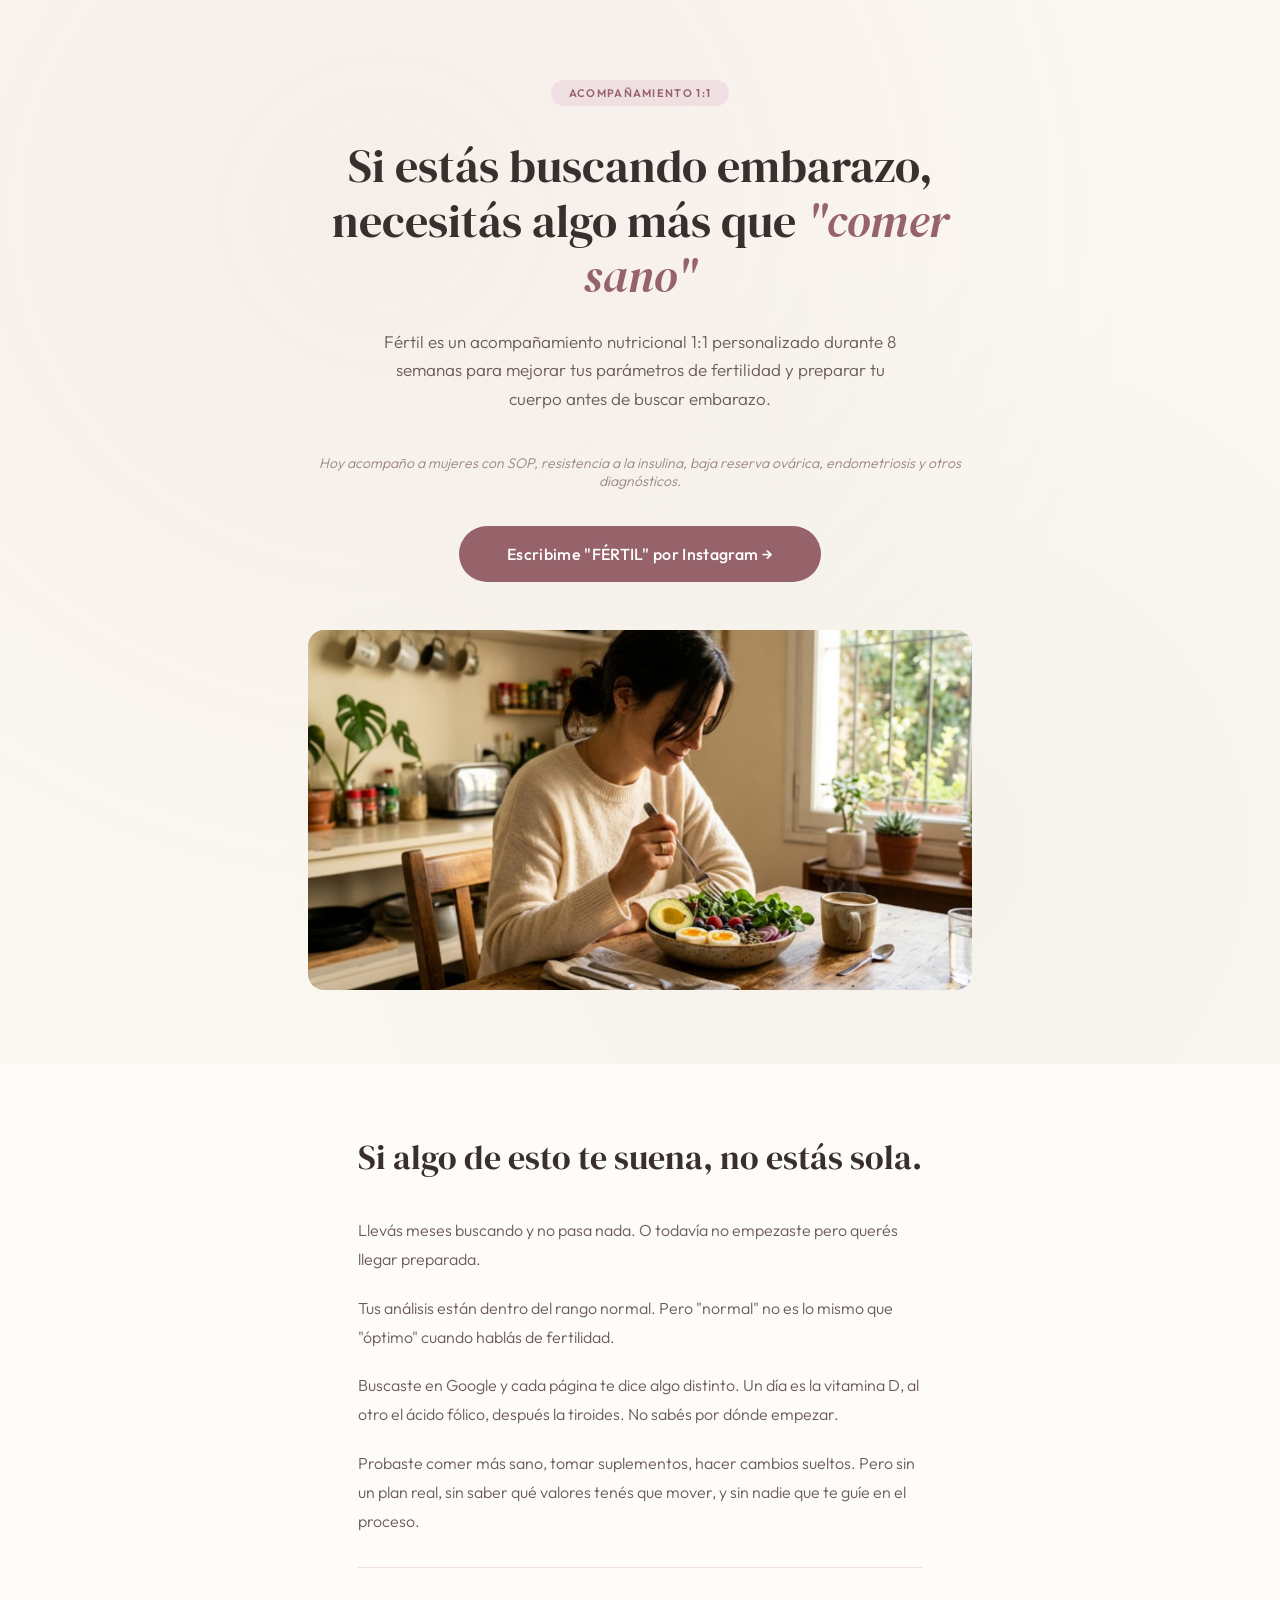
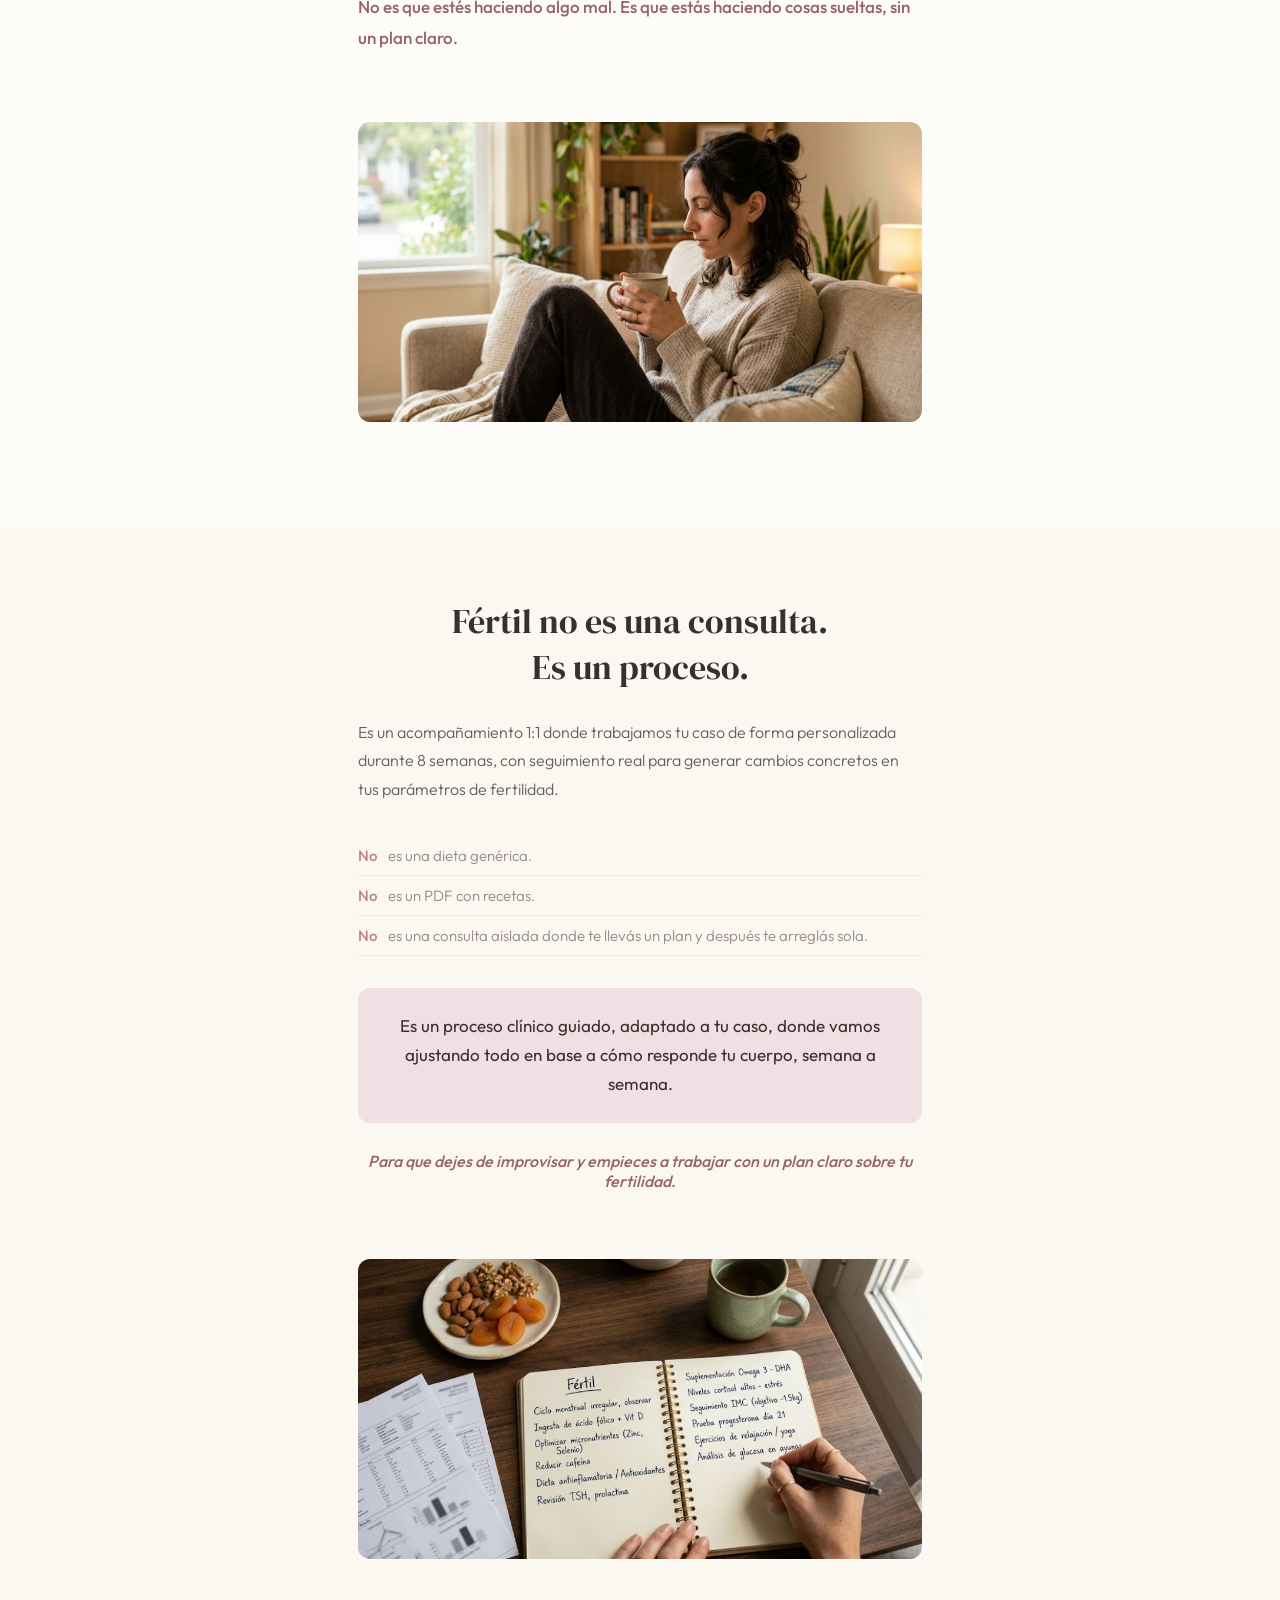
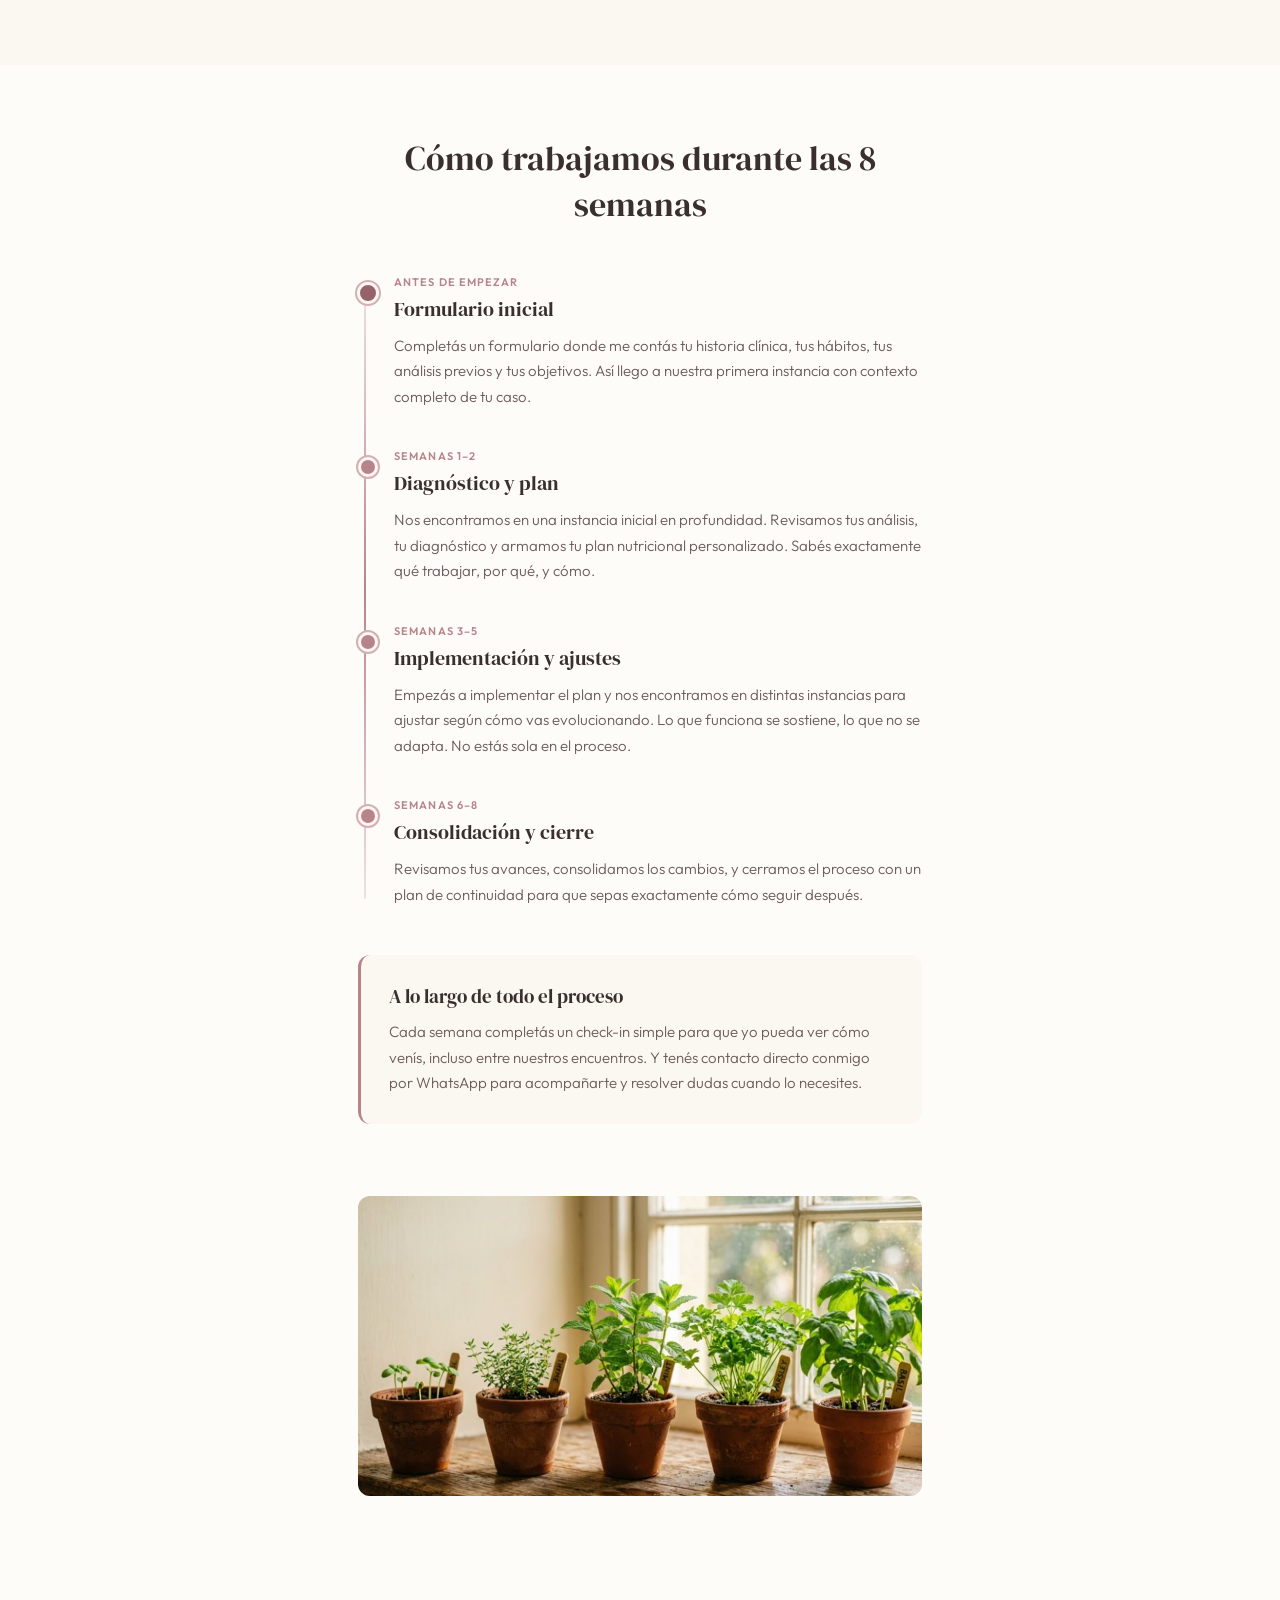
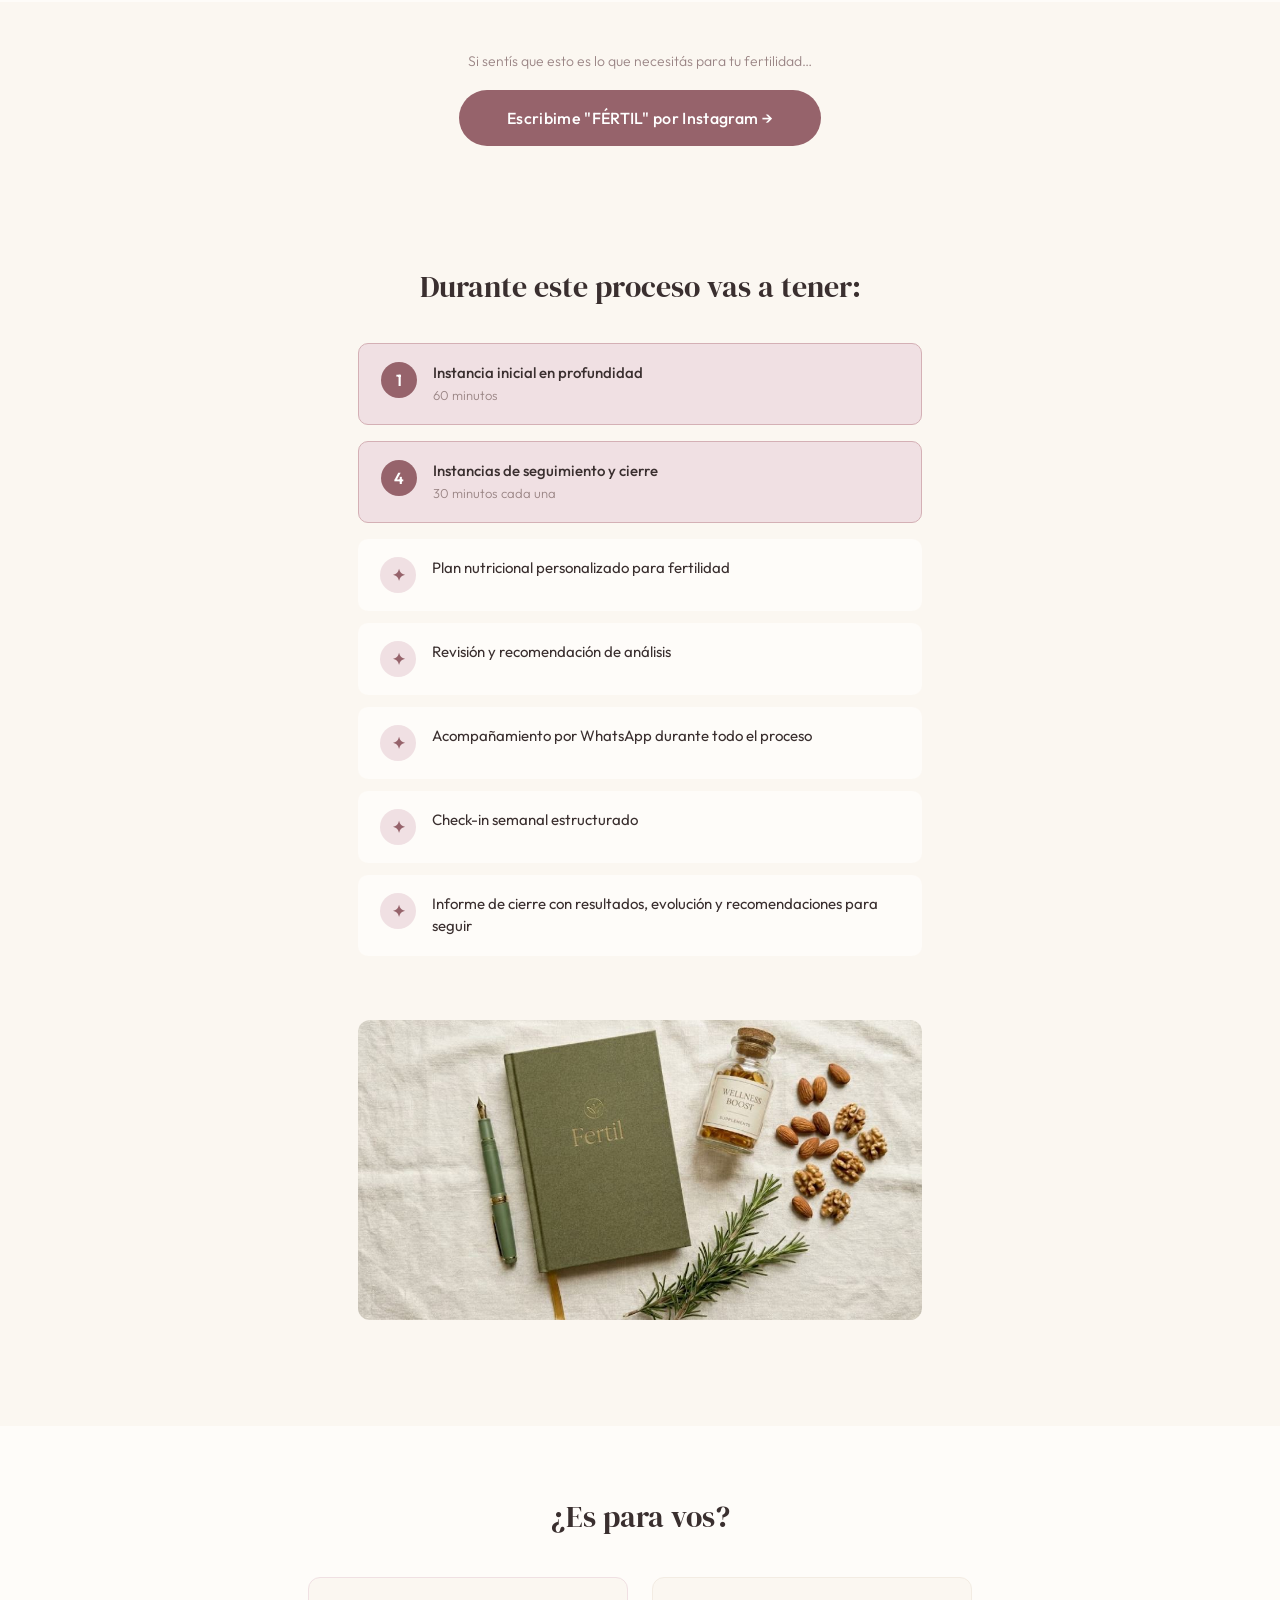
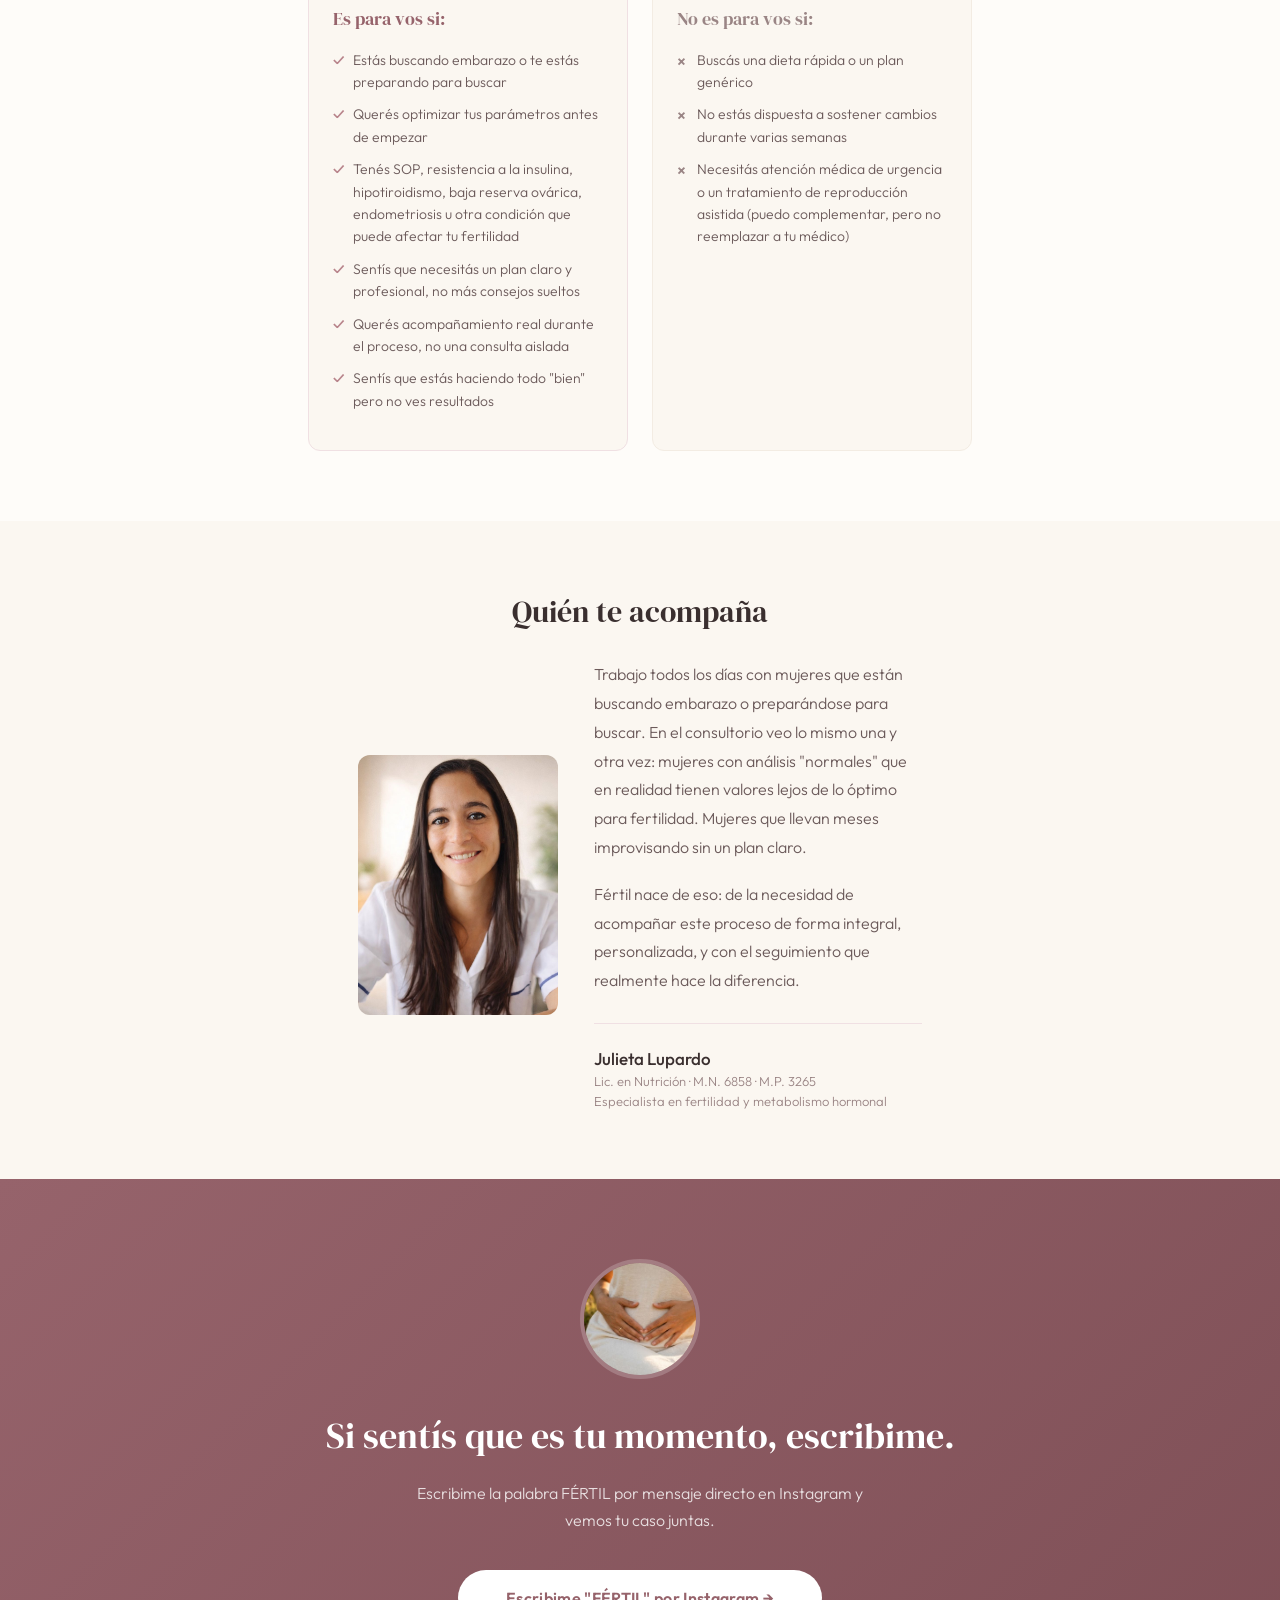
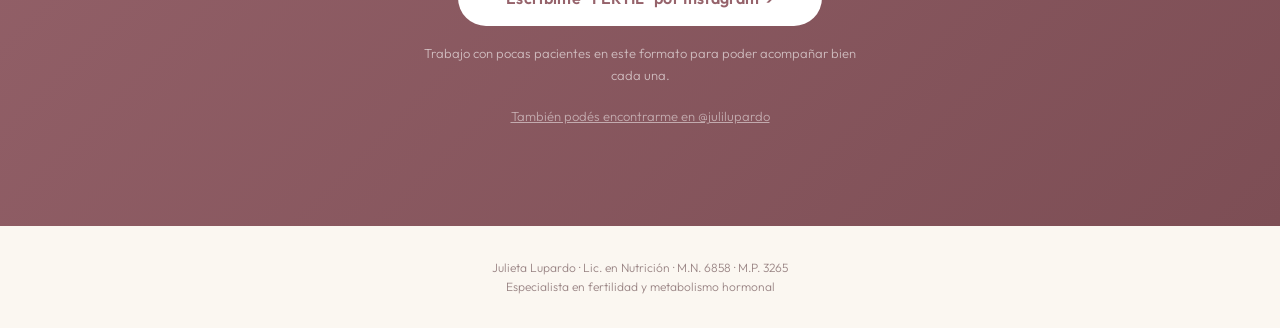
==== fertil.html @ 7b7dfd4a "Update fertil.html" ====
<!DOCTYPE html>
<html lang="es">
<head>
    <meta charset="UTF-8">
    <meta name="viewport" content="width=device-width, initial-scale=1.0">
    <title>Fértil 1:1 — Acompañamiento Nutricional para Fertilidad | Julieta Lupardo</title>
    <meta name="description" content="Acompañamiento nutricional 1:1 personalizado durante 8 semanas para mejorar tus parámetros de fertilidad. Lic. Julieta Lupardo.">
    <link rel="preconnect" href="https://fonts.googleapis.com">
    <link rel="preconnect" href="https://fonts.gstatic.com" crossorigin>
    <link href="https://fonts.googleapis.com/css2?family=DM+Serif+Display:ital@0;1&family=Outfit:wght@300;400;500;600&display=swap" rel="stylesheet">
    <style>
        :root {
            --rosa: #B8848B;
            --rosa-deep: #96636B;
            --rosa-light: #D4B0B5;
            --rosa-pale: #F0E0E3;
            --cream: #FBF7F1;
            --cream-dark: #F3ECE3;
            --warm-white: #FEFCF9;
            --text-dark: #3A2F2F;
            --text-mid: #6B5A5A;
            --text-light: #9A8585;
            --sage-accent: #8FA89A;
            --sage-light: #E8F0EB;
            --white: #FFFFFF;
        }

        * { margin: 0; padding: 0; box-sizing: border-box; }

        html { scroll-behavior: smooth; }

        body {
            font-family: 'Outfit', sans-serif;
            background: var(--cream);
            color: var(--text-dark);
            -webkit-font-smoothing: antialiased;
            -moz-osx-font-smoothing: grayscale;
            overflow-x: hidden;
        }

        .serif { font-family: 'DM Serif Display', serif; }

        /* ── Animations ── */
        .reveal {
            opacity: 0;
            transform: translateY(30px);
            transition: opacity 0.8s ease, transform 0.8s ease;
        }
        .reveal.visible {
            opacity: 1;
            transform: translateY(0);
        }

        /* ── Layout ── */
        .container {
            max-width: 720px;
            margin: 0 auto;
            padding: 0 28px;
        }

        .container--narrow {
            max-width: 620px;
            margin: 0 auto;
            padding: 0 28px;
        }

        /* ── CTA Button ── */
        .cta-btn {
            display: inline-block;
            background: var(--rosa-deep);
            color: var(--white);
            font-family: 'Outfit', sans-serif;
            font-size: 16px;
            font-weight: 500;
            letter-spacing: 0.02em;
            padding: 18px 48px;
            border-radius: 50px;
            text-decoration: none;
            transition: all 0.3s ease;
            border: none;
            cursor: pointer;
        }

        .cta-btn:hover {
            background: #7D4E55;
            transform: translateY(-3px);
            box-shadow: 0 12px 36px rgba(150,99,107,0.35);
        }

        /* ══════════════════════════════════════
           HERO
        ══════════════════════════════════════ */
        .hero {
            padding: 80px 0 70px;
            text-align: center;
            position: relative;
        }

        .hero::before {
            content: '';
            position: absolute;
            top: 0;
            left: 0;
            right: 0;
            height: 100%;
            background: radial-gradient(ellipse at 30% 20%, rgba(184,132,139,0.08) 0%, transparent 60%),
                        radial-gradient(ellipse at 70% 80%, rgba(143,168,154,0.06) 0%, transparent 50%);
            pointer-events: none;
        }

        .hero-badge {
            display: inline-block;
            font-size: 11px;
            font-weight: 600;
            letter-spacing: 0.12em;
            text-transform: uppercase;
            color: var(--rosa-deep);
            background: var(--rosa-pale);
            padding: 6px 18px;
            border-radius: 50px;
            margin-bottom: 32px;
        }

        .hero h1 {
            font-family: 'DM Serif Display', serif;
            font-size: clamp(32px, 5.5vw, 46px);
            line-height: 1.2;
            color: var(--text-dark);
            margin-bottom: 24px;
            font-weight: 400;
        }

        .hero h1 em {
            font-style: italic;
            color: var(--rosa-deep);
        }

        .hero-sub {
            font-size: 17px;
            line-height: 1.7;
            color: var(--text-mid);
            max-width: 540px;
            margin: 0 auto 40px;
            font-weight: 300;
        }

        /* ══════════════════════════════════════
           PROBLEM
        ══════════════════════════════════════ */
        .problem {
            padding: 70px 0;
            background: var(--warm-white);
        }

        .problem h2 {
            font-family: 'DM Serif Display', serif;
            font-size: clamp(26px, 4vw, 34px);
            color: var(--text-dark);
            margin-bottom: 36px;
            text-align: center;
            font-weight: 400;
        }

        .problem-text {
            font-size: 16px;
            line-height: 1.8;
            color: var(--text-mid);
            font-weight: 300;
        }

        .problem-text p {
            margin-bottom: 20px;
        }

        .problem-text p:last-child {
            color: var(--rosa-deep);
            font-weight: 500;
            font-size: 17px;
            margin-top: 32px;
            padding-top: 24px;
            border-top: 1px solid var(--rosa-pale);
        }

        /* ══════════════════════════════════════
           SOLUTION
        ══════════════════════════════════════ */
        .solution {
            padding: 70px 0;
            text-align: center;
        }

        .solution h2 {
            font-family: 'DM Serif Display', serif;
            font-size: clamp(26px, 4vw, 34px);
            color: var(--text-dark);
            margin-bottom: 28px;
            font-weight: 400;
        }

        .solution-body {
            font-size: 16px;
            line-height: 1.8;
            color: var(--text-mid);
            font-weight: 300;
            text-align: left;
            margin-bottom: 28px;
        }

        .solution-nots {
            display: flex;
            flex-direction: column;
            gap: 0;
            margin: 32px 0;
            text-align: left;
        }

        .solution-not {
            font-size: 15px;
            color: var(--text-light);
            padding: 10px 0;
            border-bottom: 1px solid rgba(184,132,139,0.12);
            font-weight: 300;
        }

        .solution-not span {
            color: var(--rosa);
            font-weight: 500;
            margin-right: 8px;
        }

        .solution-yes {
            font-size: 17px;
            color: var(--text-dark);
            font-weight: 400;
            line-height: 1.7;
            margin-top: 32px;
            padding: 24px 28px;
            background: var(--rosa-pale);
            border-radius: 12px;
        }

        .solution-close {
            font-size: 16px;
            color: var(--rosa-deep);
            font-weight: 500;
            margin-top: 28px;
            font-style: italic;
        }

        /* ══════════════════════════════════════
           PROCESS
        ══════════════════════════════════════ */
        .process {
            padding: 70px 0;
            background: var(--warm-white);
        }

        .process h2 {
            font-family: 'DM Serif Display', serif;
            font-size: clamp(26px, 4vw, 34px);
            color: var(--text-dark);
            margin-bottom: 48px;
            text-align: center;
            font-weight: 400;
        }

        .process-timeline {
            position: relative;
            padding-left: 36px;
        }

        .process-timeline::before {
            content: '';
            position: absolute;
            left: 6px;
            top: 8px;
            bottom: 8px;
            width: 2px;
            background: linear-gradient(to bottom, var(--rosa-pale), var(--rosa), var(--rosa-pale));
            border-radius: 2px;
        }

        .process-step {
            position: relative;
            margin-bottom: 40px;
        }

        .process-step:last-child {
            margin-bottom: 0;
        }

        .process-step::before {
            content: '';
            position: absolute;
            left: -36px;
            top: 8px;
            width: 14px;
            height: 14px;
            background: var(--rosa);
            border-radius: 50%;
            border: 3px solid var(--cream);
            box-shadow: 0 0 0 2px var(--rosa-light);
        }

        .process-step.step-start::before {
            background: var(--rosa-deep);
            width: 16px;
            height: 16px;
            left: -37px;
            top: 7px;
        }

        .process-label {
            font-size: 11px;
            font-weight: 600;
            letter-spacing: 0.1em;
            text-transform: uppercase;
            color: var(--rosa);
            margin-bottom: 6px;
        }

        .process-step h3 {
            font-family: 'DM Serif Display', serif;
            font-size: 20px;
            color: var(--text-dark);
            margin-bottom: 10px;
            font-weight: 400;
        }

        .process-step p {
            font-size: 15px;
            line-height: 1.7;
            color: var(--text-mid);
            font-weight: 300;
        }

        .process-ongoing {
            margin-top: 48px;
            padding: 28px;
            background: var(--cream);
            border-radius: 12px;
            border-left: 3px solid var(--rosa);
        }

        .process-ongoing h3 {
            font-family: 'DM Serif Display', serif;
            font-size: 19px;
            color: var(--text-dark);
            margin-bottom: 10px;
            font-weight: 400;
        }

        .process-ongoing p {
            font-size: 15px;
            line-height: 1.7;
            color: var(--text-mid);
            font-weight: 300;
        }

        /* ══════════════════════════════════════
           INCLUDES
        ══════════════════════════════════════ */
        .includes {
            padding: 70px 0;
        }

        .includes h2 {
            font-family: 'DM Serif Display', serif;
            font-size: clamp(24px, 4vw, 30px);
            color: var(--text-dark);
            margin-bottom: 36px;
            text-align: center;
            font-weight: 400;
        }

        .includes-grid {
            display: flex;
            flex-direction: column;
            gap: 12px;
        }

        .include-item {
            display: flex;
            align-items: flex-start;
            gap: 16px;
            padding: 18px 22px;
            background: var(--warm-white);
            border-radius: 10px;
            transition: transform 0.2s ease;
        }

        .include-item:hover {
            transform: translateX(4px);
        }

        .include-icon {
            flex-shrink: 0;
            width: 36px;
            height: 36px;
            background: var(--rosa-pale);
            border-radius: 50%;
            display: flex;
            align-items: center;
            justify-content: center;
            color: var(--rosa-deep);
            font-size: 16px;
            font-weight: 600;
        }

        .include-text {
            font-size: 15px;
            line-height: 1.5;
            color: var(--text-dark);
            font-weight: 400;
        }

        .include-item.highlight {
            background: var(--rosa-pale);
            border: 1px solid var(--rosa-light);
            margin-bottom: 4px;
        }

        .include-item.highlight:last-of-type {
            margin-bottom: 16px;
        }

        .include-item.highlight .include-icon {
            background: var(--rosa-deep);
            color: var(--white);
        }

        .include-item.highlight .include-text {
            font-weight: 500;
        }

        .include-text small {
            display: block;
            font-size: 13px;
            color: var(--text-light);
            font-weight: 300;
            margin-top: 2px;
        }

        /* ══════════════════════════════════════
           FOR WHO
        ══════════════════════════════════════ */
        .for-who {
            padding: 70px 0;
            background: var(--warm-white);
        }

        .for-who h2 {
            font-family: 'DM Serif Display', serif;
            font-size: clamp(24px, 4vw, 30px);
            color: var(--text-dark);
            margin-bottom: 40px;
            text-align: center;
            font-weight: 400;
        }

        .for-columns {
            display: grid;
            grid-template-columns: 1fr 1fr;
            gap: 24px;
        }

        @media (max-width: 600px) {
            .for-columns {
                grid-template-columns: 1fr;
            }
        }

        .for-col {
            padding: 28px 24px;
            border-radius: 12px;
        }

        .for-col--yes {
            background: var(--cream);
            border: 1px solid var(--rosa-pale);
        }

        .for-col--no {
            background: var(--cream);
            border: 1px solid var(--cream-dark);
        }

        .for-col h3 {
            font-family: 'DM Serif Display', serif;
            font-size: 18px;
            margin-bottom: 18px;
            font-weight: 400;
        }

        .for-col--yes h3 { color: var(--rosa-deep); }
        .for-col--no h3 { color: var(--text-light); }

        .for-col li {
            font-size: 14px;
            line-height: 1.6;
            color: var(--text-mid);
            font-weight: 300;
            margin-bottom: 10px;
            list-style: none;
            padding-left: 20px;
            position: relative;
        }

        .for-col--yes li::before {
            content: '✓';
            position: absolute;
            left: 0;
            color: var(--rosa);
            font-weight: 600;
        }

        .for-col--no li::before {
            content: '×';
            position: absolute;
            left: 0;
            color: var(--text-light);
            font-weight: 600;
            font-size: 16px;
        }

        /* ══════════════════════════════════════
           ABOUT
        ══════════════════════════════════════ */
        .about {
            padding: 70px 0;
        }

        .about h2 {
            font-family: 'DM Serif Display', serif;
            font-size: clamp(24px, 4vw, 30px);
            color: var(--text-dark);
            margin-bottom: 28px;
            text-align: center;
            font-weight: 400;
        }

        .about-content {
            font-size: 16px;
            line-height: 1.8;
            color: var(--text-mid);
            font-weight: 300;
            text-align: center;
            max-width: 560px;
            margin: 0 auto;
        }

        .about-content p {
            margin-bottom: 18px;
        }

        .about-credentials {
            text-align: center;
            margin-top: 28px;
            padding-top: 24px;
            border-top: 1px solid var(--rosa-pale);
        }

        .about-credentials strong {
            font-size: 17px;
            color: var(--text-dark);
            font-weight: 500;
        }

        .about-credentials span {
            display: block;
            font-size: 13px;
            color: var(--text-light);
            font-weight: 300;
            margin-top: 4px;
        }

        /* ══════════════════════════════════════
           FINAL CTA
        ══════════════════════════════════════ */
        .final-cta {
            padding: 80px 0;
            background: linear-gradient(135deg, var(--rosa-deep) 0%, #7D4E55 100%);
            text-align: center;
        }

        .final-cta h2 {
            font-family: 'DM Serif Display', serif;
            font-size: clamp(26px, 4.5vw, 36px);
            color: var(--white);
            margin-bottom: 20px;
            font-weight: 400;
        }

        .final-cta p {
            font-size: 16px;
            line-height: 1.7;
            color: rgba(255,255,255,0.8);
            font-weight: 300;
            max-width: 460px;
            margin: 0 auto 16px;
        }

        .final-cta .cta-btn {
            background: var(--white);
            color: var(--rosa-deep);
            font-weight: 600;
            margin-top: 20px;
        }

        .final-cta .cta-btn:hover {
            background: var(--cream);
            box-shadow: 0 8px 30px rgba(0,0,0,0.2);
        }

        .final-cta .scarcity {
            font-size: 13px;
            color: rgba(255,255,255,0.6);
            font-weight: 300;
            margin-top: 16px;
        }

        /* ══════════════════════════════════════
           FOOTER
        ══════════════════════════════════════ */
        footer {
            padding: 32px 0;
            text-align: center;
            background: var(--cream);
        }

        footer p {
            font-size: 12px;
            color: var(--text-light);
            font-weight: 300;
            line-height: 1.6;
        }

        /* ── Divider ── */
        .section-divider {
            width: 50px;
            height: 2px;
            background: var(--rosa-pale);
            margin: 0 auto 40px;
            border-radius: 2px;
        }

        /* ── Mid CTA ── */
        .mid-cta {
            text-align: center;
            padding: 50px 0;
        }

        .mid-cta p {
            font-size: 14px;
            color: var(--text-light);
            margin-bottom: 20px;
            font-weight: 300;
        }

        /* ── Responsive ── */
        @media (max-width: 480px) {
            .hero { padding: 60px 0 50px; }
            .hero-badge { font-size: 10px; }
            section { padding: 50px 0; }
            .process-timeline { padding-left: 30px; }
            .include-item { padding: 14px 16px; }
            .hero-img { height: 260px !important; }
            .section-img { height: 240px !important; }
            .about-layout { flex-direction: column !important; }
            .about-photo { width: 100% !important; height: 280px !important; }
        }

        /* ── Section Images ── */
        .hero-img {
            width: 100%;
            height: 360px;
            object-fit: cover;
            border-radius: 16px;
            margin-top: 48px;
        }

        .section-img {
            width: 100%;
            height: 300px;
            object-fit: cover;
            border-radius: 12px;
            margin: 32px 0;
        }

        .section-img--rounded {
            border-radius: 50% 50% 12px 12px;
        }

        .img-placeholder {
            width: 100%;
            display: flex;
            align-items: center;
            justify-content: center;
            background: linear-gradient(135deg, var(--rosa-pale) 0%, var(--cream-dark) 100%);
            color: var(--text-light);
            font-size: 13px;
            font-weight: 300;
            letter-spacing: 0.03em;
            border: 2px dashed var(--rosa-light);
        }

        .about-layout {
            display: flex;
            gap: 36px;
            align-items: center;
        }

        .about-photo {
            flex-shrink: 0;
            width: 200px;
            height: 260px;
            object-fit: cover;
            object-position: center 20%;
            border-radius: 12px;
        }

        .final-cta-img {
            width: 120px;
            height: 120px;
            object-fit: cover;
            border-radius: 50%;
            margin: 0 auto 28px;
            border: 4px solid rgba(255,255,255,0.2);
        }
    </style>
</head>
<body>

<!-- ══════════ HERO ══════════ -->
<section class="hero">
    <div class="container" style="position:relative;">
        <div class="reveal">
            <span class="hero-badge">Acompañamiento 1:1</span>
        </div>
        <h1 class="reveal">
            Si estás buscando embarazo, necesitás algo más que <em>"comer sano"</em>
        </h1>
        <p class="hero-sub reveal">
            Fértil es un acompañamiento nutricional 1:1 personalizado durante 8 semanas para mejorar tus parámetros de fertilidad y preparar tu cuerpo antes de buscar embarazo.
        </p>
        <p class="reveal" style="font-size:14px; color:var(--text-light); font-weight:300; margin-bottom:36px; font-style:italic;">
            Hoy acompaño a mujeres con SOP, resistencia a la insulina, baja reserva ovárica, endometriosis y otros diagnósticos.
        </p>
        <div class="reveal">
            <a href="https://ig.me/m/julilupardo" class="cta-btn">Escribime "FÉRTIL" por Instagram →</a>
        </div>
        <!-- FOTO 1: Hero -->
        <div class="reveal">
            <img src="[data-uri]" alt="Preparación nutricional para fertilidad" class="hero-img">
        </div>
    </div>
</section>

<!-- ══════════ PROBLEM ══════════ -->
<section class="problem">
    <div class="container--narrow">
        <h2 class="reveal">Si algo de esto te suena, no estás sola.</h2>
        <div class="problem-text reveal">
            <p>Llevás meses buscando y no pasa nada. O todavía no empezaste pero querés llegar preparada.</p>
            <p>Tus análisis están dentro del rango normal. Pero "normal" no es lo mismo que "óptimo" cuando hablás de fertilidad.</p>
            <p>Buscaste en Google y cada página te dice algo distinto. Un día es la vitamina D, al otro el ácido fólico, después la tiroides. No sabés por dónde empezar.</p>
            <p>Probaste comer más sano, tomar suplementos, hacer cambios sueltos. Pero sin un plan real, sin saber qué valores tenés que mover, y sin nadie que te guíe en el proceso.</p>
            <p>No es que estés haciendo algo mal. Es que estás haciendo cosas sueltas, sin un plan claro.</p>
        </div>
        <!-- FOTO 2: Problema -->
        <div class="reveal" style="margin-top:36px;">
            <img src="[data-uri]" alt="Buscando respuestas sobre fertilidad" class="section-img">
        </div>
    </div>
</section>

<!-- ══════════ SOLUTION ══════════ -->
<section class="solution">
    <div class="container--narrow">
        <h2 class="reveal">Fértil no es una consulta. <br>Es un proceso.</h2>
        <div class="reveal">
            <p class="solution-body">
                Es un acompañamiento 1:1 donde trabajamos tu caso de forma personalizada durante 8 semanas, con seguimiento real para generar cambios concretos en tus parámetros de fertilidad.
            </p>
            <div class="solution-nots">
                <div class="solution-not"><span>No</span> es una dieta genérica.</div>
                <div class="solution-not"><span>No</span> es un PDF con recetas.</div>
                <div class="solution-not"><span>No</span> es una consulta aislada donde te llevás un plan y después te arreglás sola.</div>
            </div>
            <div class="solution-yes">
                Es un proceso clínico guiado, adaptado a tu caso, donde vamos ajustando todo en base a cómo responde tu cuerpo, semana a semana.
            </div>
            <p class="solution-close">
                Para que dejes de improvisar y empieces a trabajar con un plan claro sobre tu fertilidad.
            </p>
            <!-- FOTO 3: Escritorio -->
            <div style="margin-top:36px;">
                <img src="[data-uri]" alt="Plan nutricional personalizado" class="section-img">
            </div>
        </div>
    </div>
</section>

<!-- ══════════ PROCESS ══════════ -->
<section class="process">
    <div class="container--narrow">
        <h2 class="reveal">Cómo trabajamos durante las 8 semanas</h2>
        <div class="process-timeline reveal">
            <div class="process-step step-start">
                <div class="process-label">Antes de empezar</div>
                <h3>Formulario inicial</h3>
                <p>Completás un formulario donde me contás tu historia clínica, tus hábitos, tus análisis previos y tus objetivos. Así llego a nuestra primera instancia con contexto completo de tu caso.</p>
            </div>
            <div class="process-step">
                <div class="process-label">Semanas 1–2</div>
                <h3>Diagnóstico y plan</h3>
                <p>Nos encontramos en una instancia inicial en profundidad. Revisamos tus análisis, tu diagnóstico y armamos tu plan nutricional personalizado. Sabés exactamente qué trabajar, por qué, y cómo.</p>
            </div>
            <div class="process-step">
                <div class="process-label">Semanas 3–5</div>
                <h3>Implementación y ajustes</h3>
                <p>Empezás a implementar el plan y nos encontramos en distintas instancias para ajustar según cómo vas evolucionando. Lo que funciona se sostiene, lo que no se adapta. No estás sola en el proceso.</p>
            </div>
            <div class="process-step">
                <div class="process-label">Semanas 6–8</div>
                <h3>Consolidación y cierre</h3>
                <p>Revisamos tus avances, consolidamos los cambios, y cerramos el proceso con un plan de continuidad para que sepas exactamente cómo seguir después.</p>
            </div>
        </div>

        <div class="process-ongoing reveal">
            <h3>A lo largo de todo el proceso</h3>
            <p>Cada semana completás un check-in simple para que yo pueda ver cómo venís, incluso entre nuestros encuentros. Y tenés contacto directo conmigo por WhatsApp para acompañarte y resolver dudas cuando lo necesites.</p>
        </div>
        <!-- FOTO 4: Plantas -->
        <div class="reveal" style="margin-top:40px;">
            <img src="[data-uri]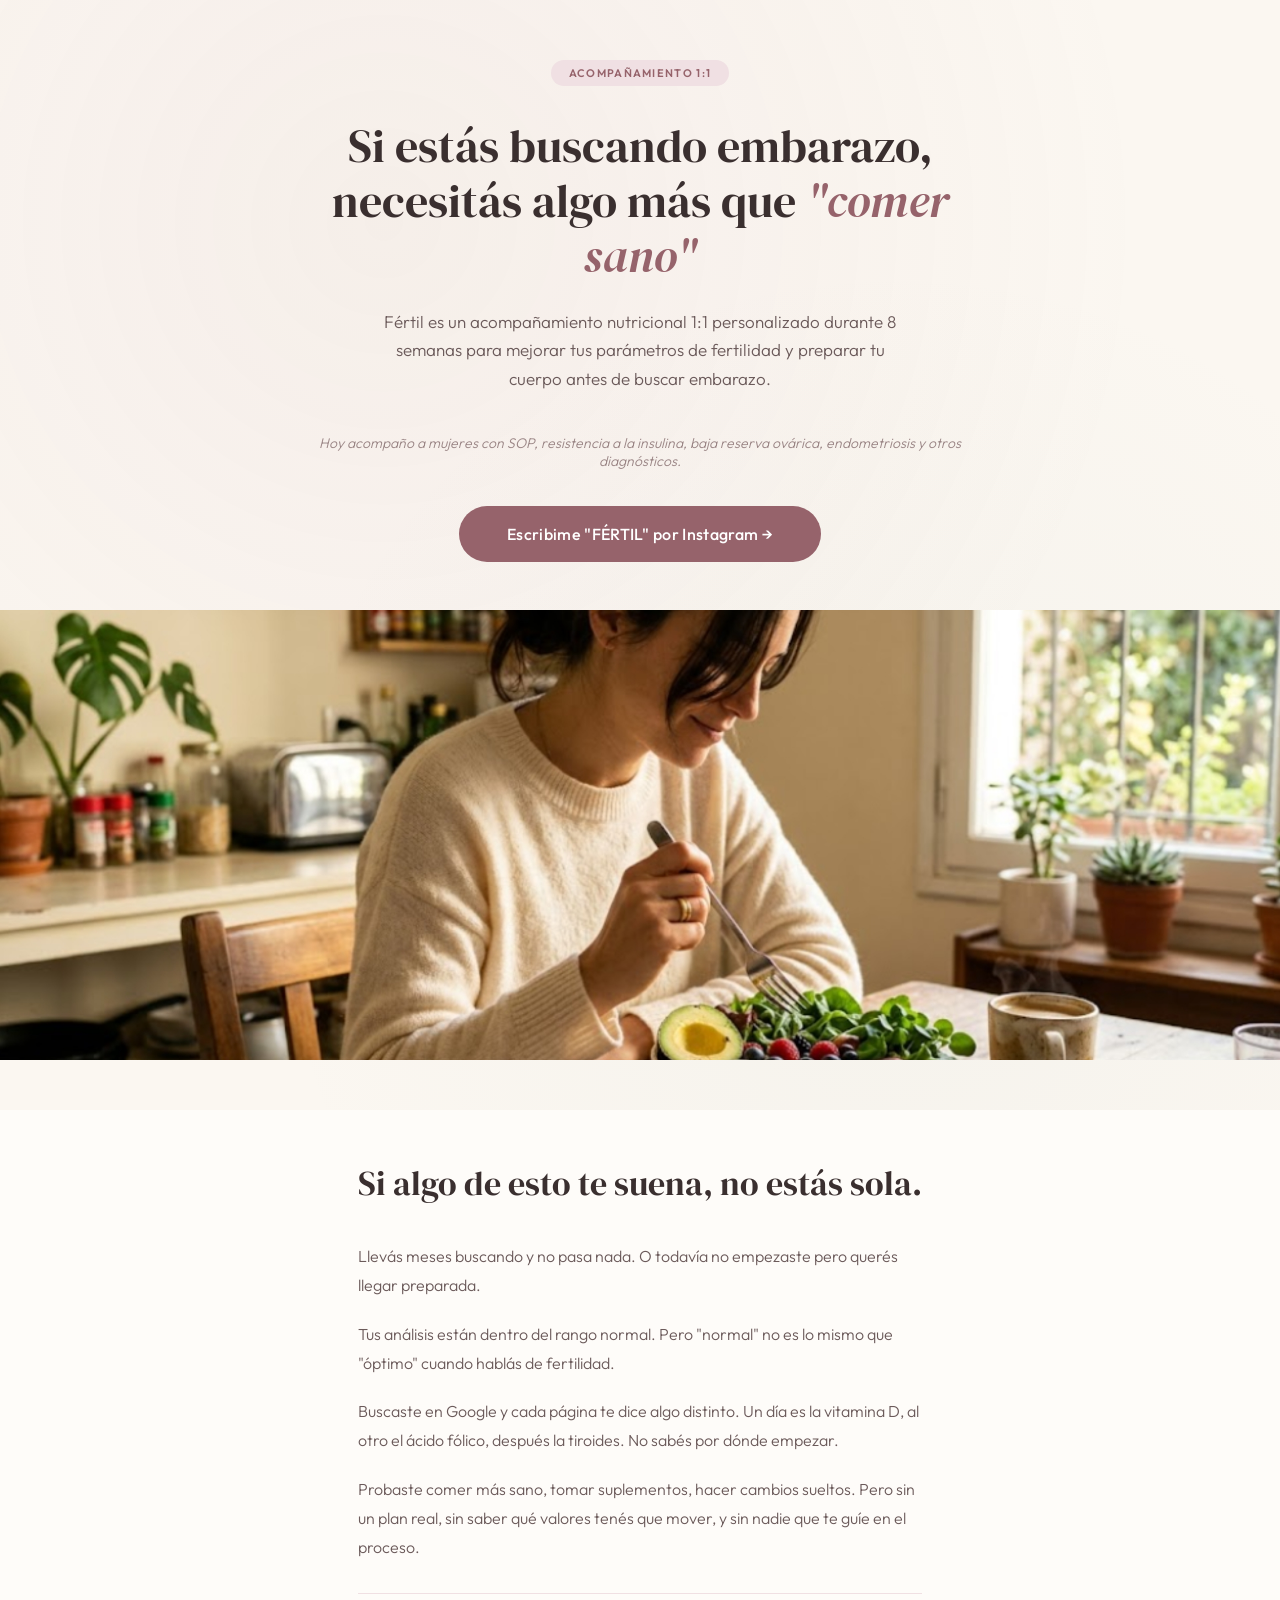
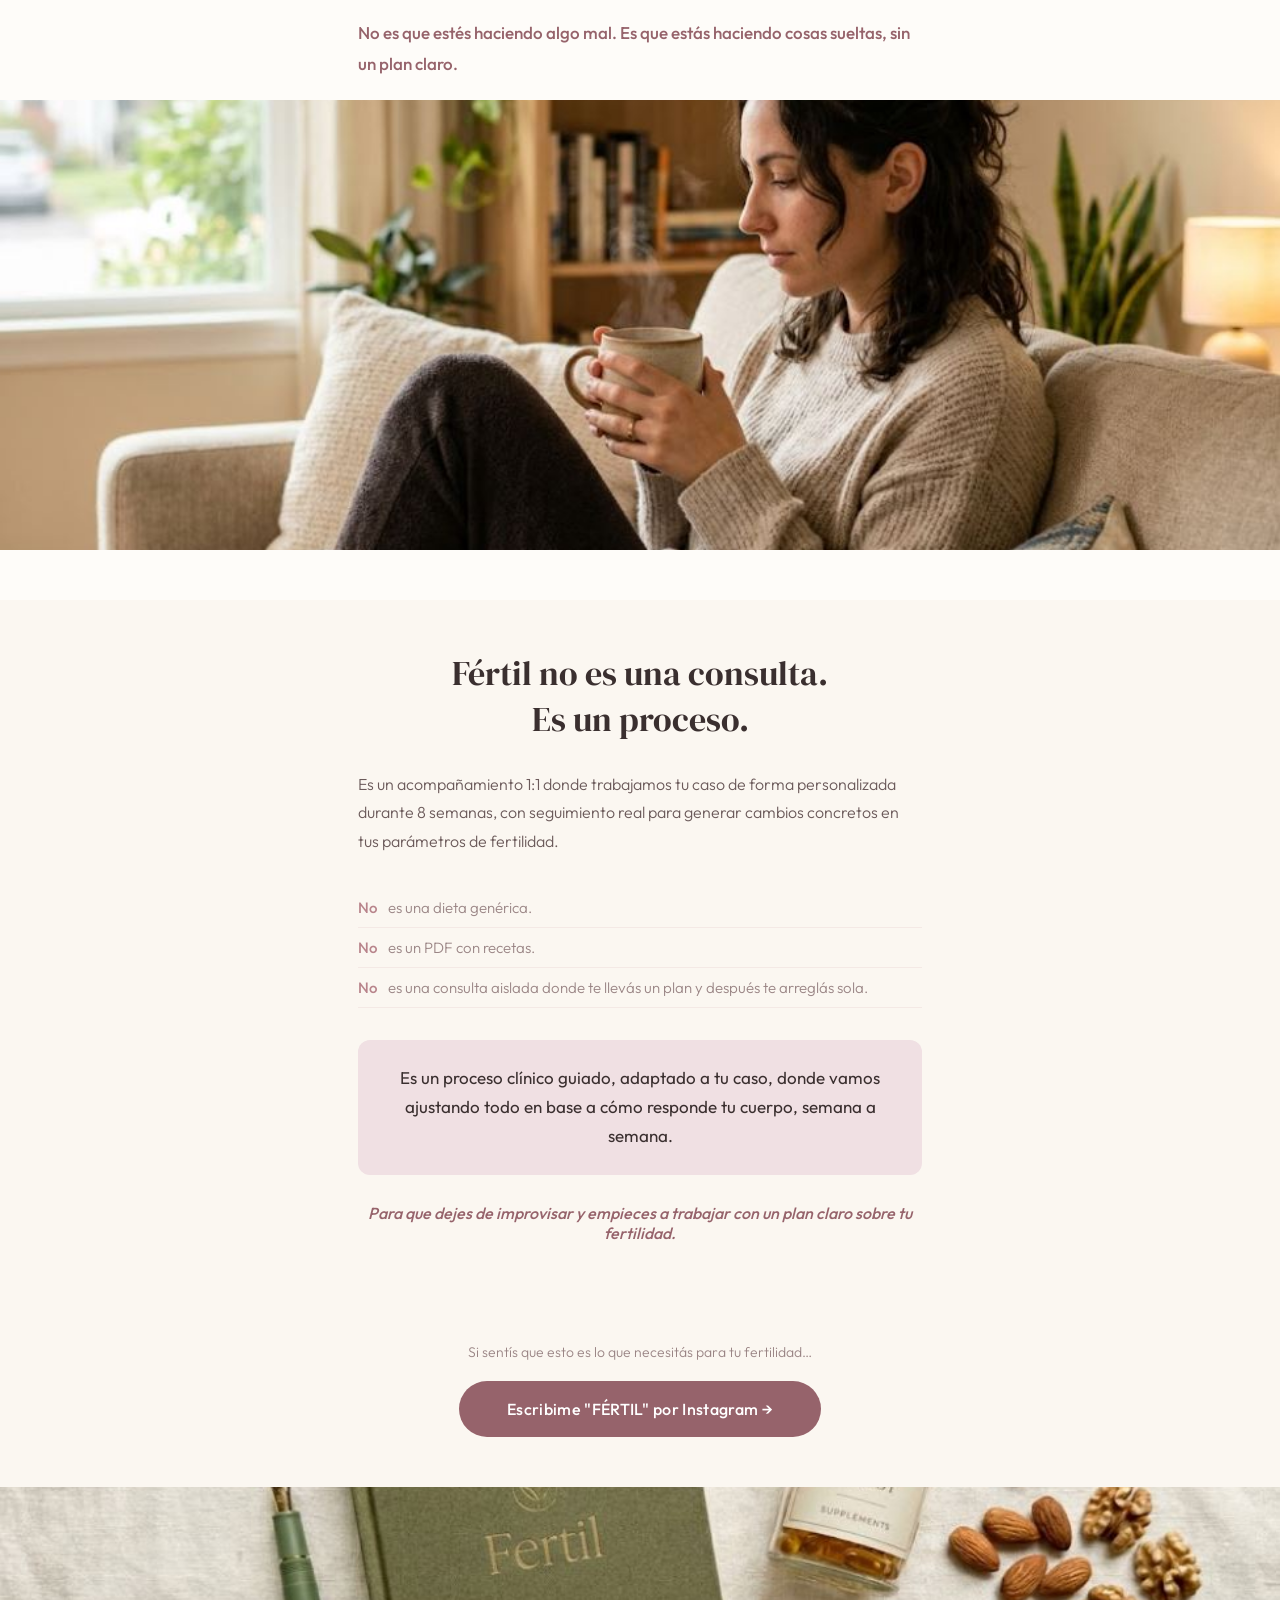
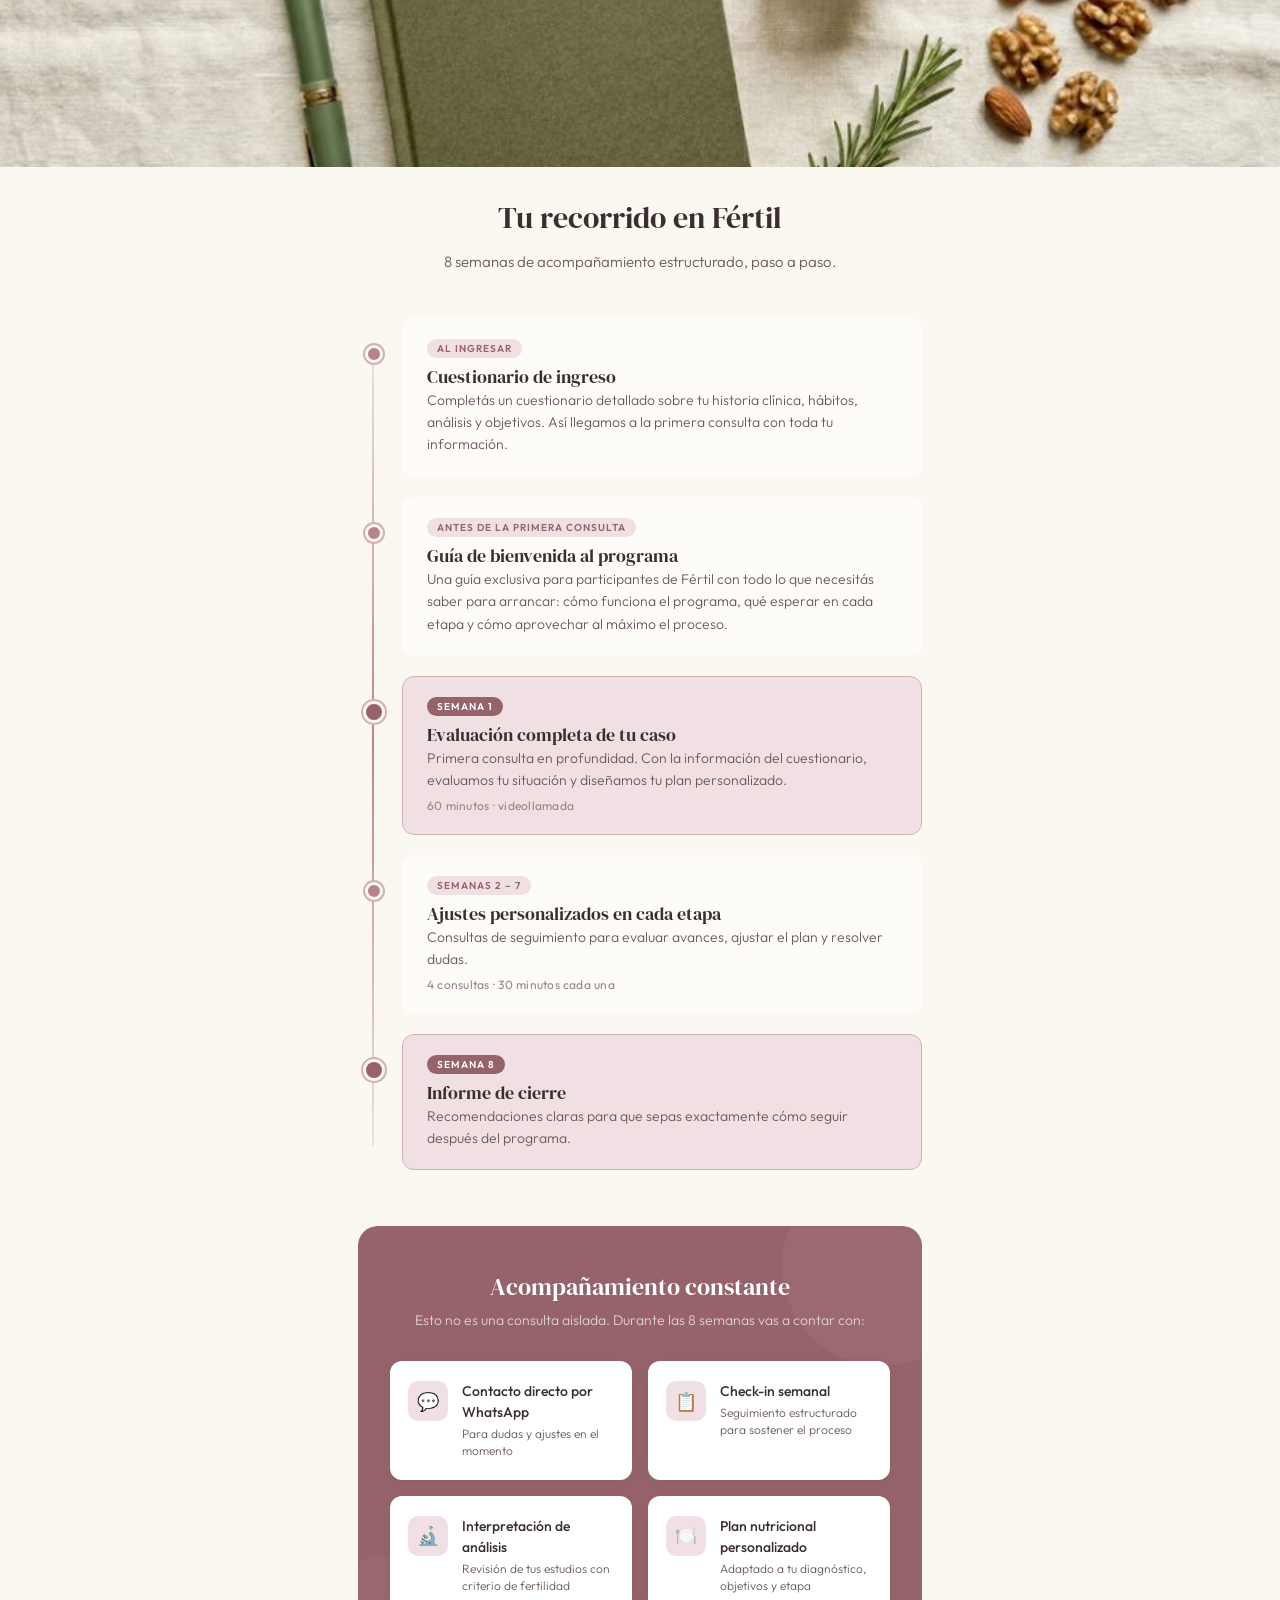
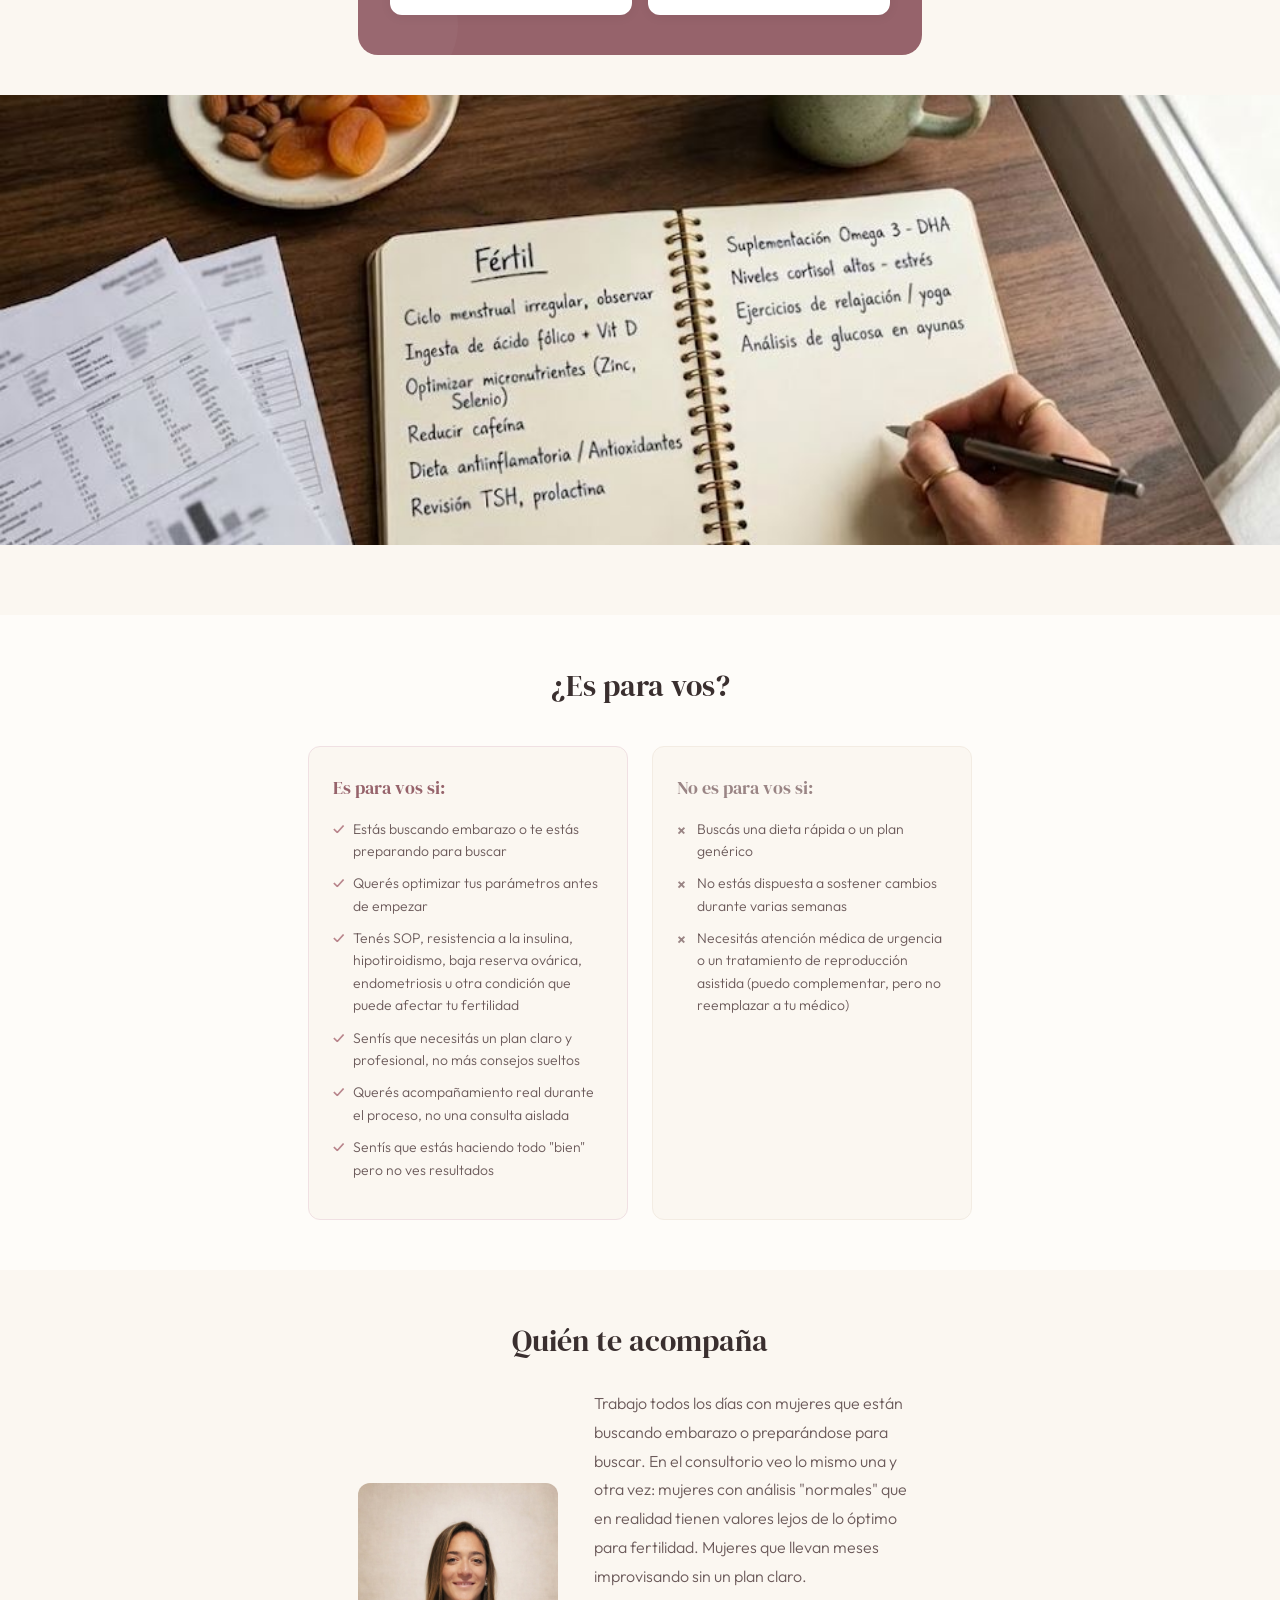
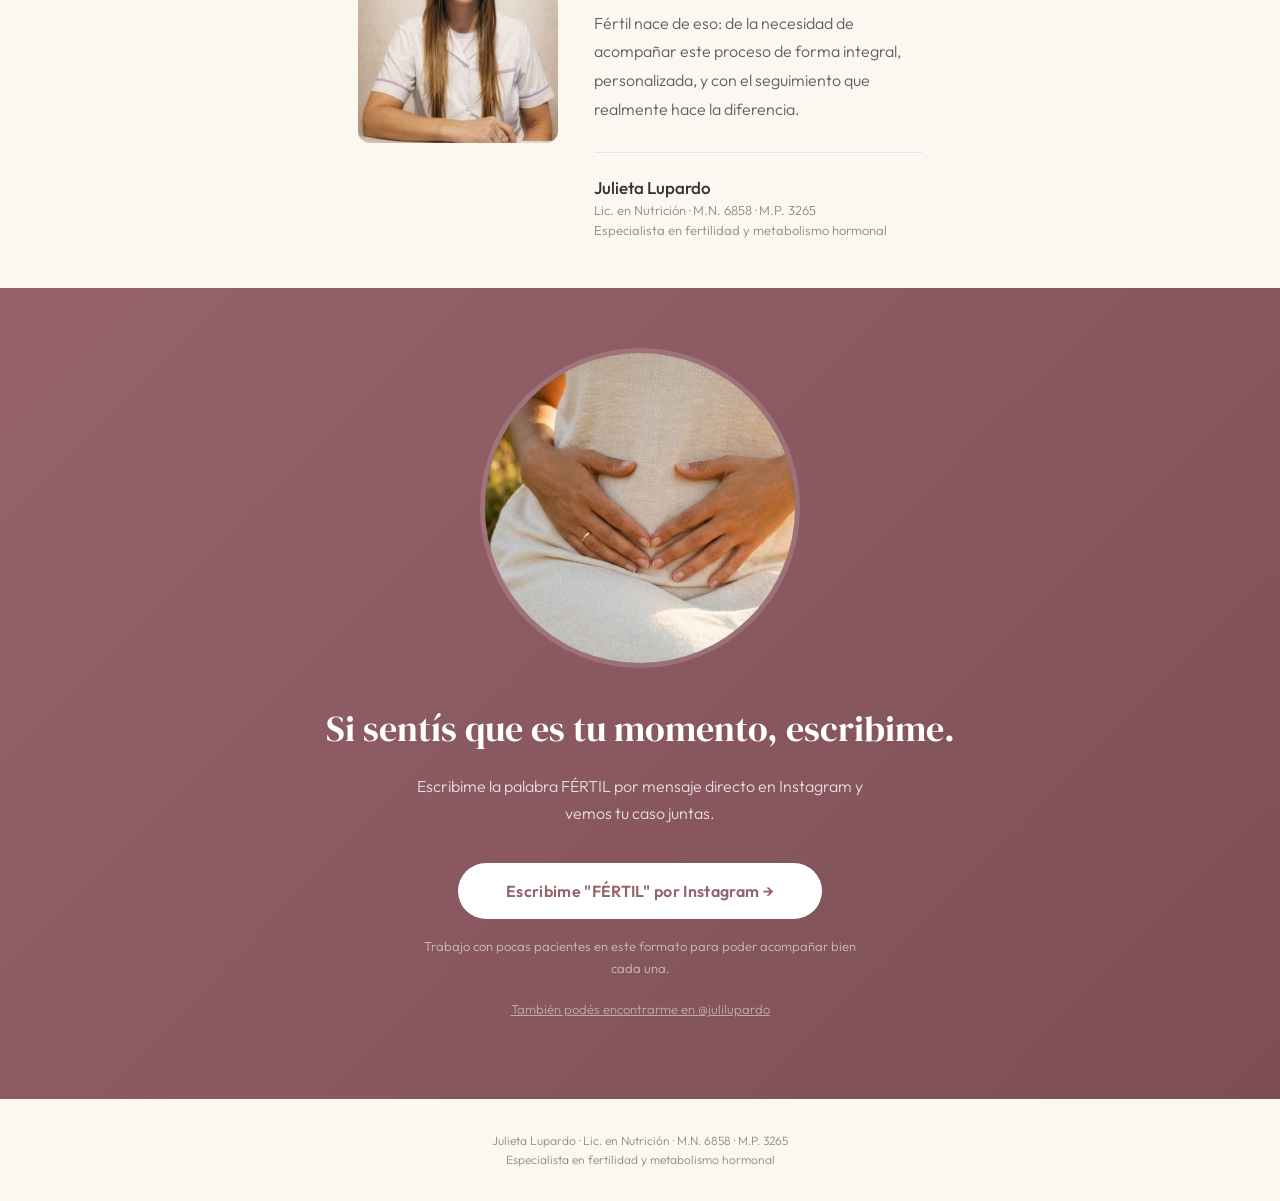
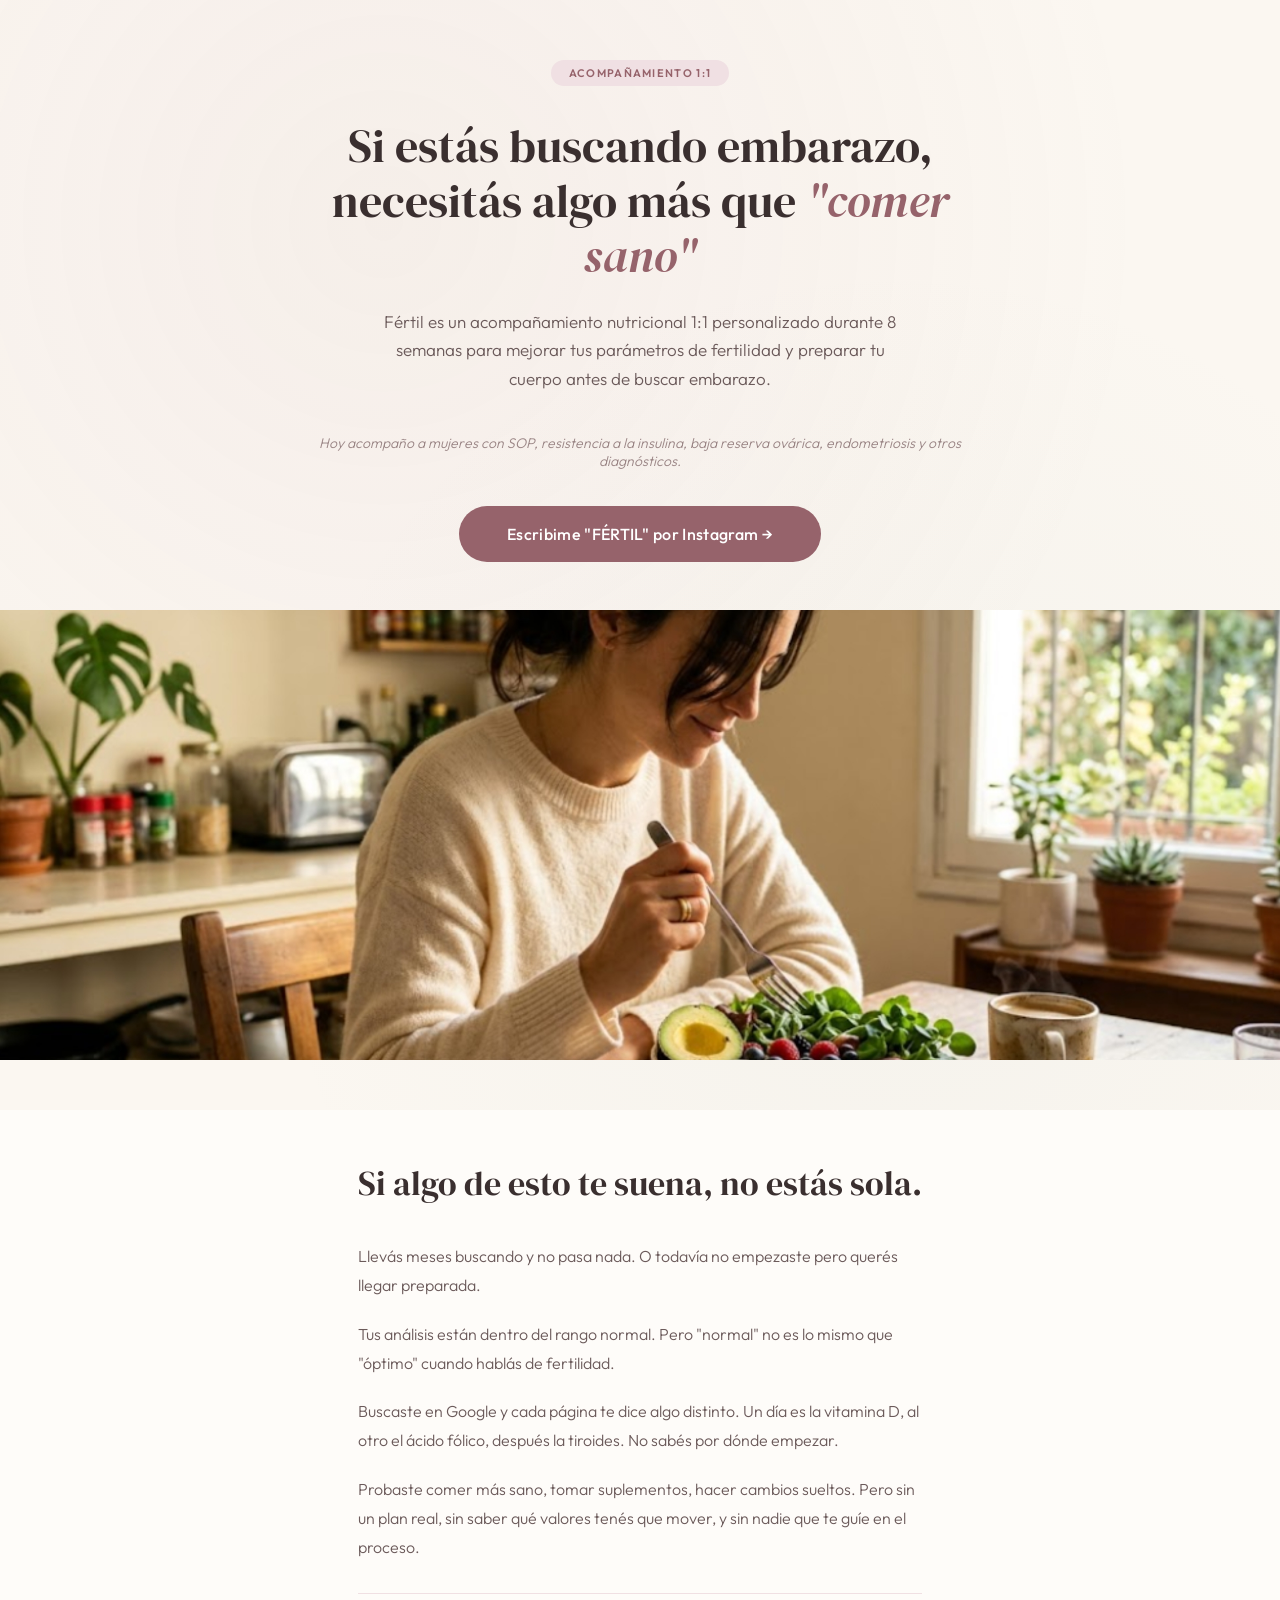
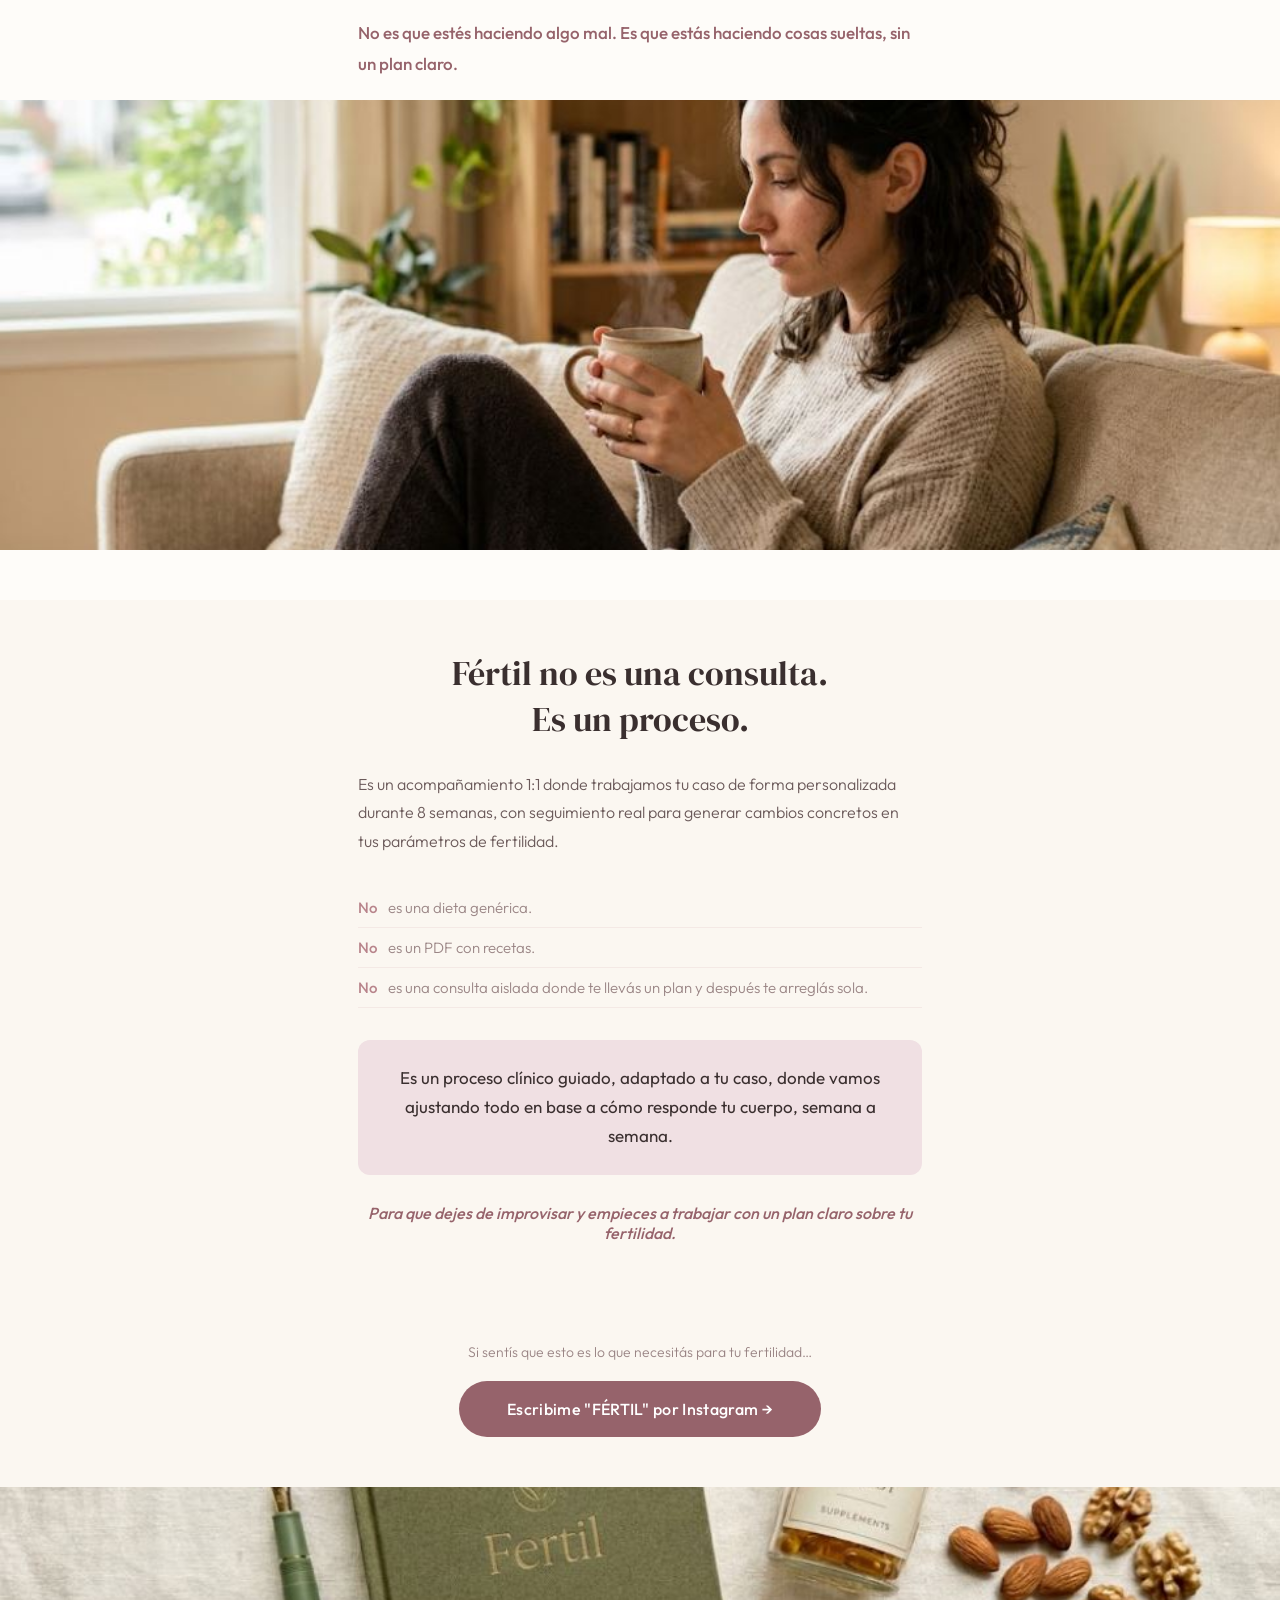
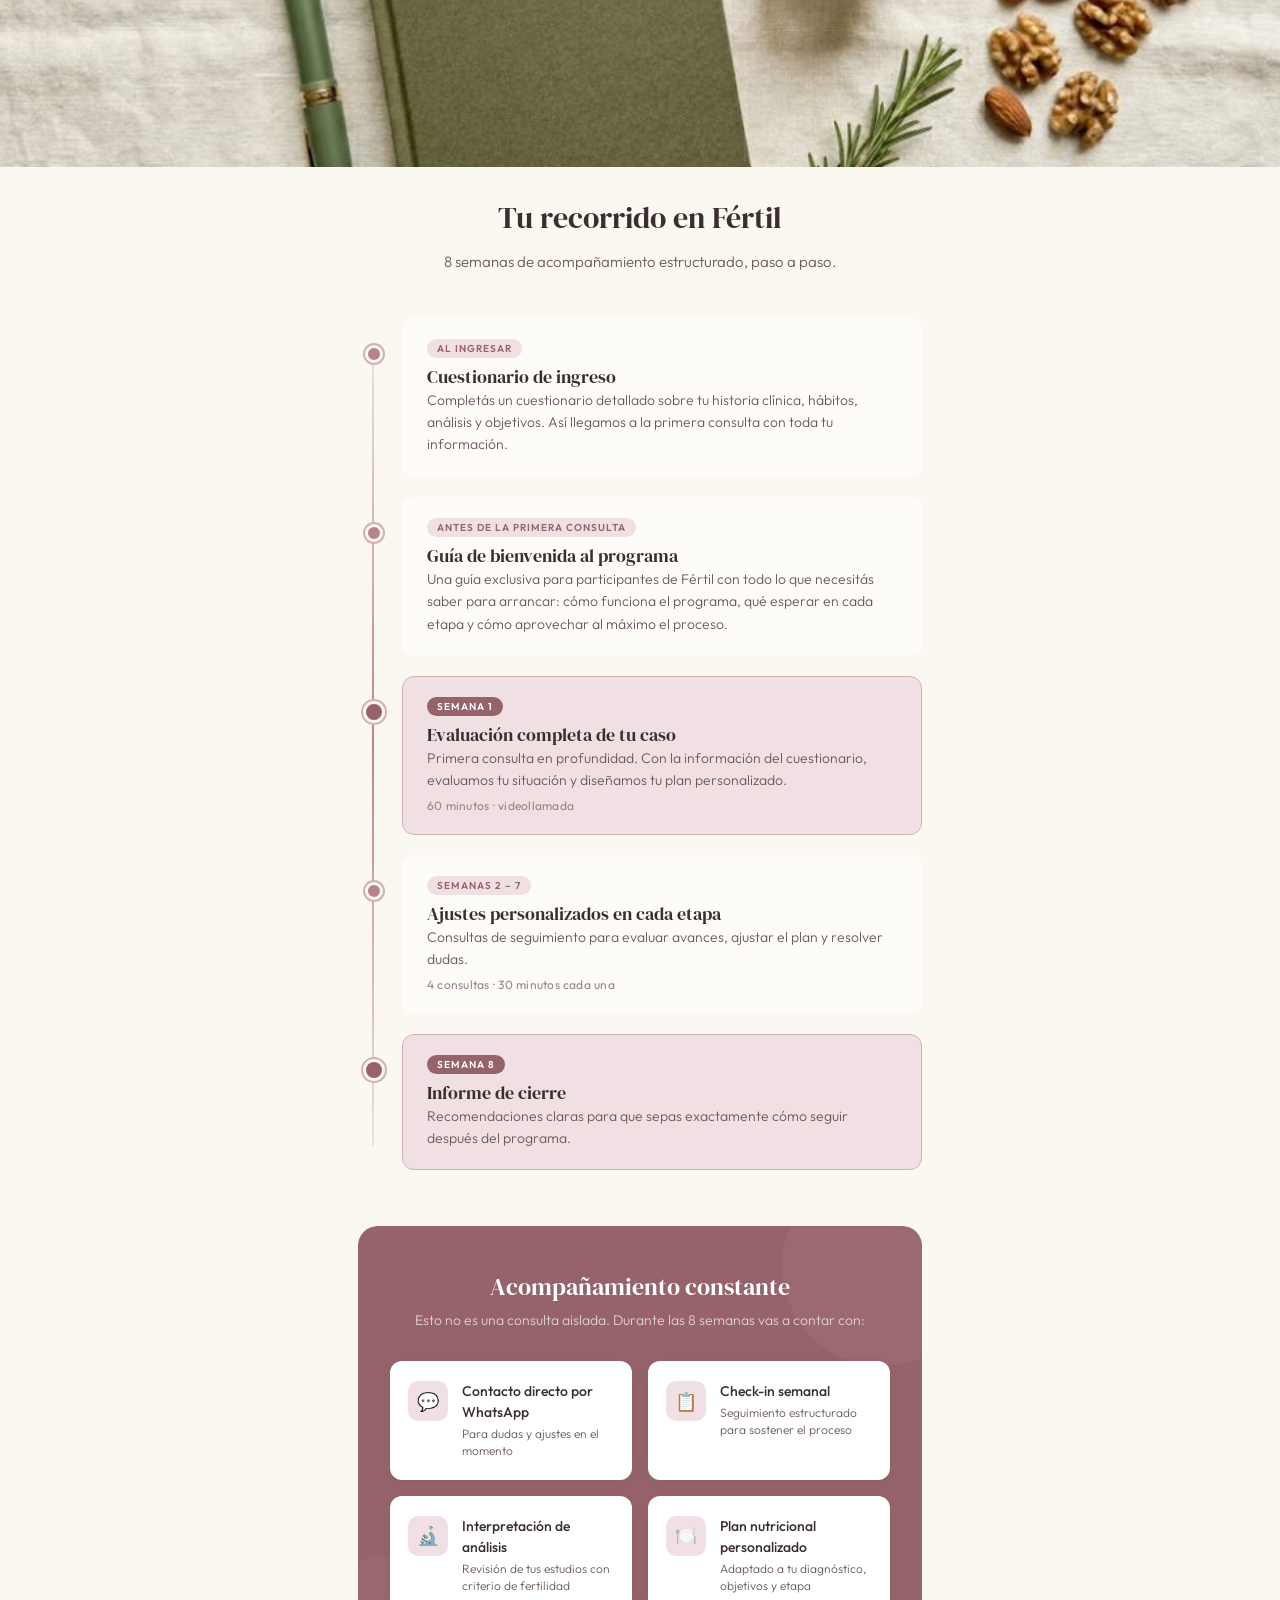
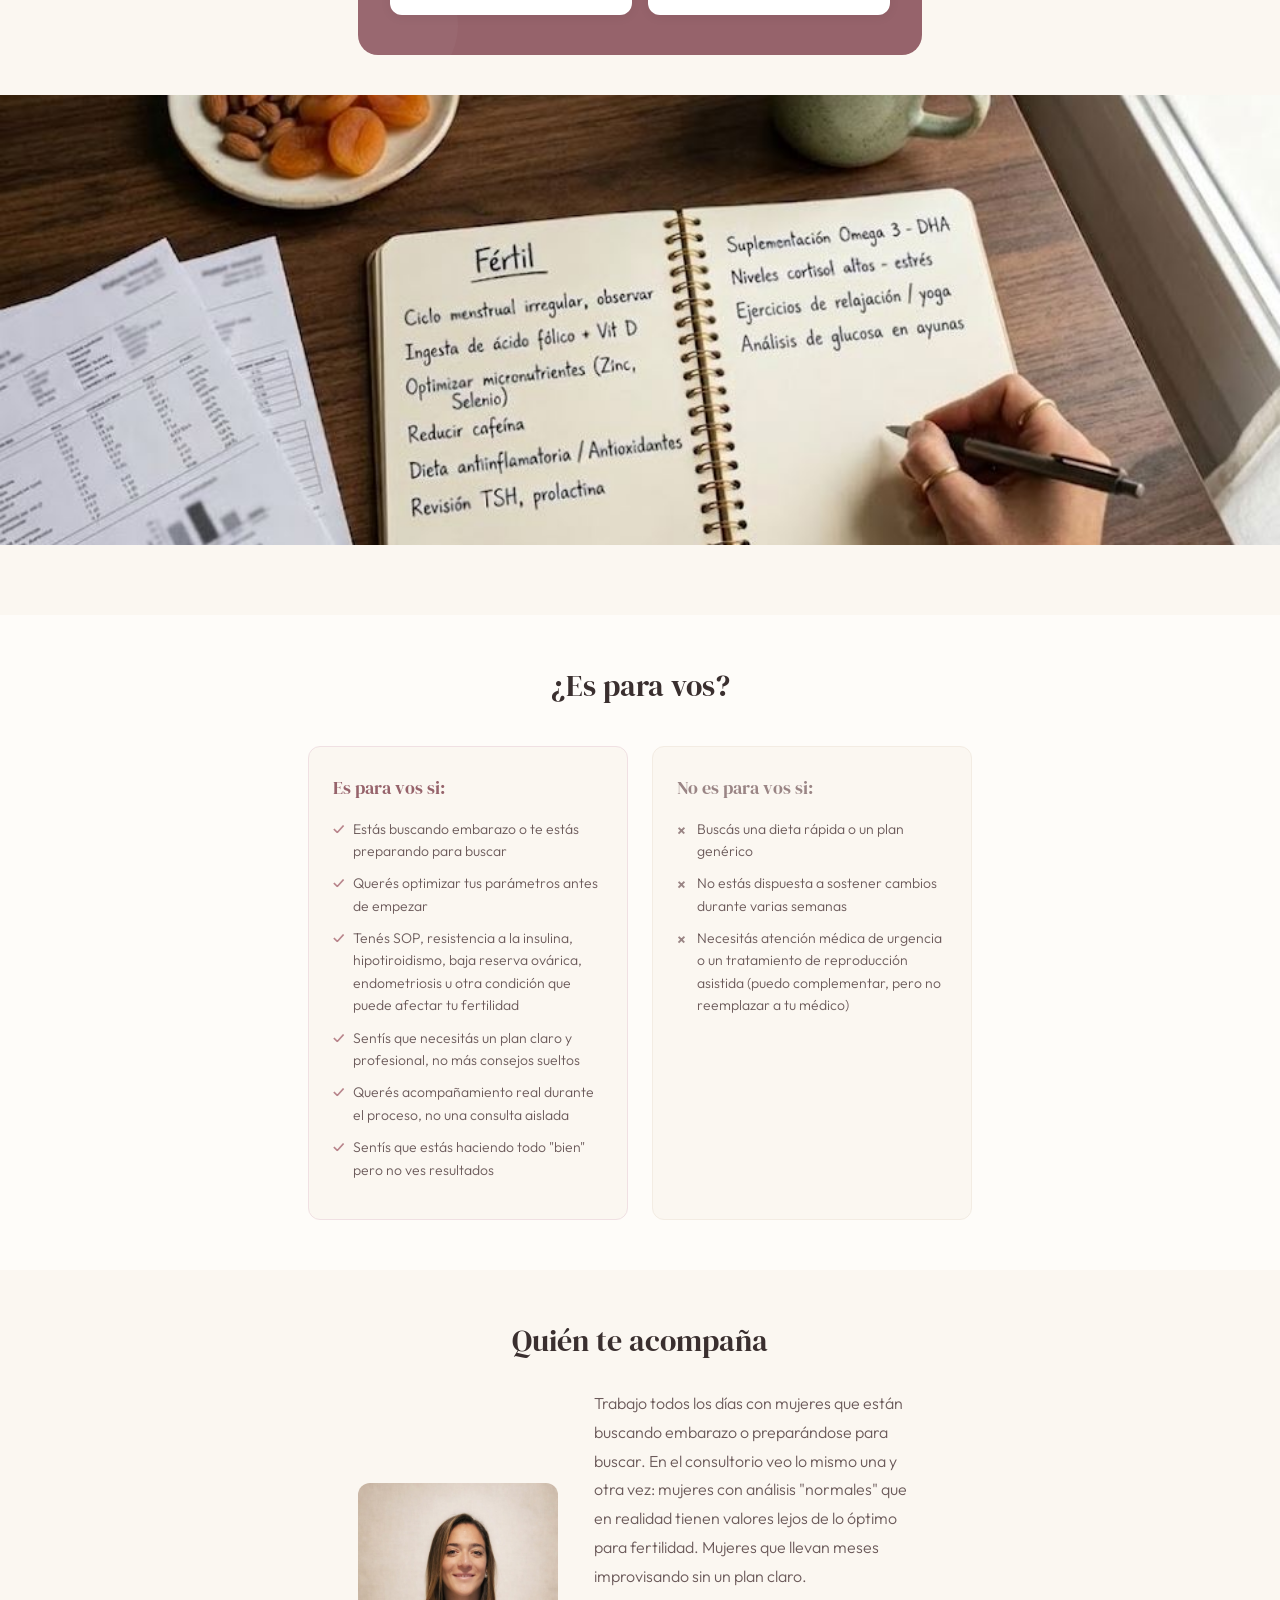
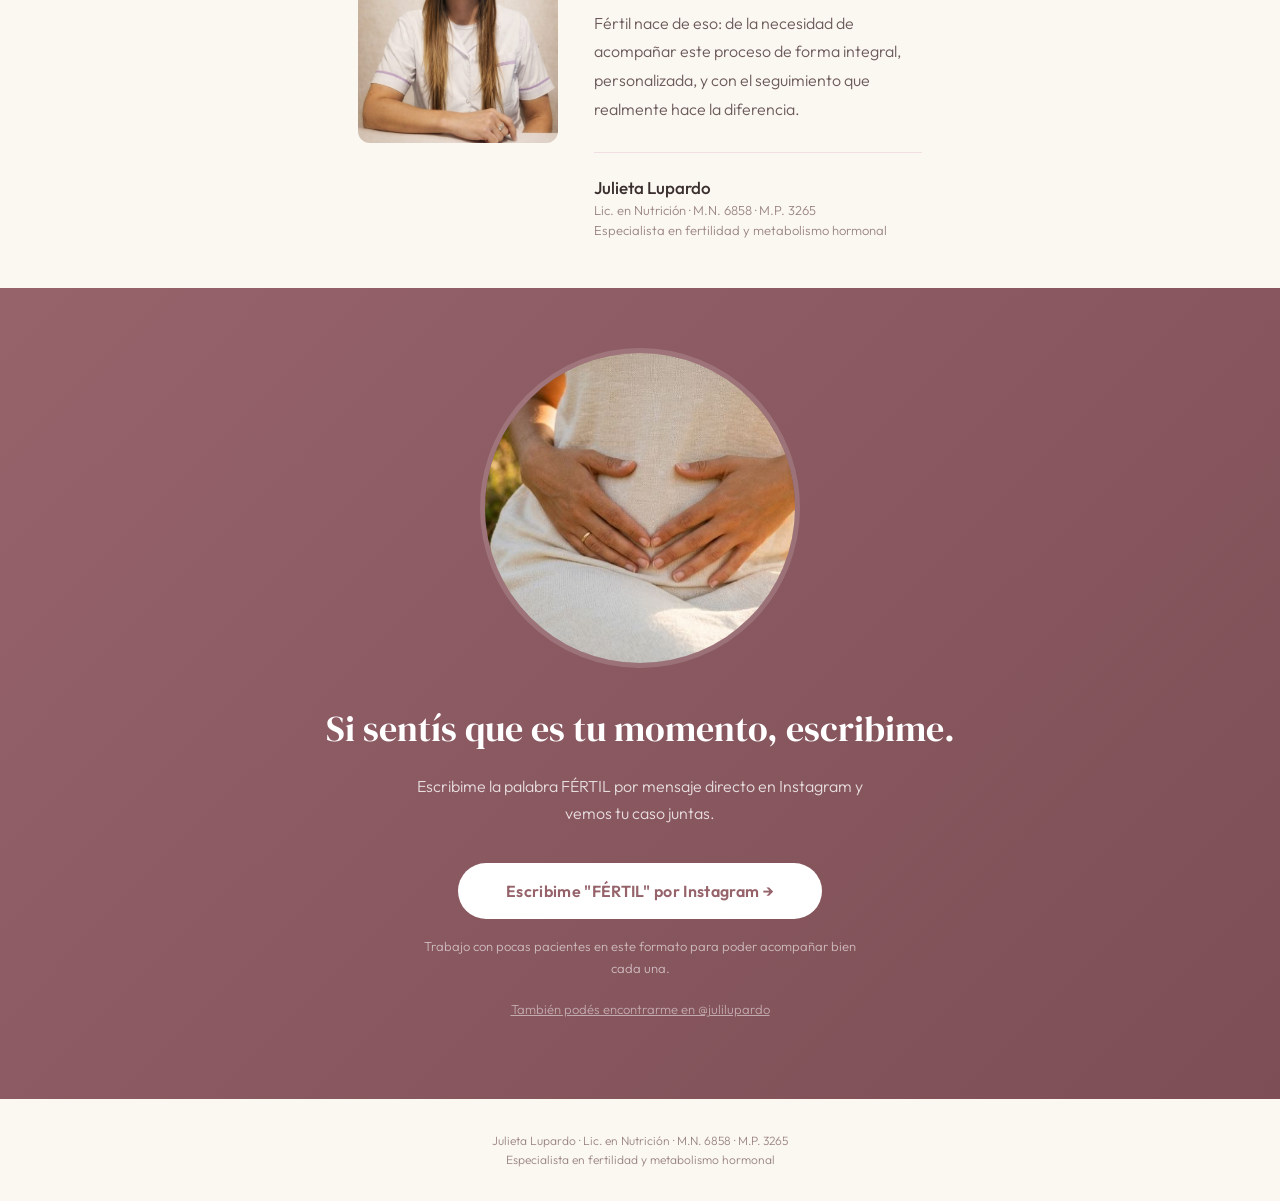
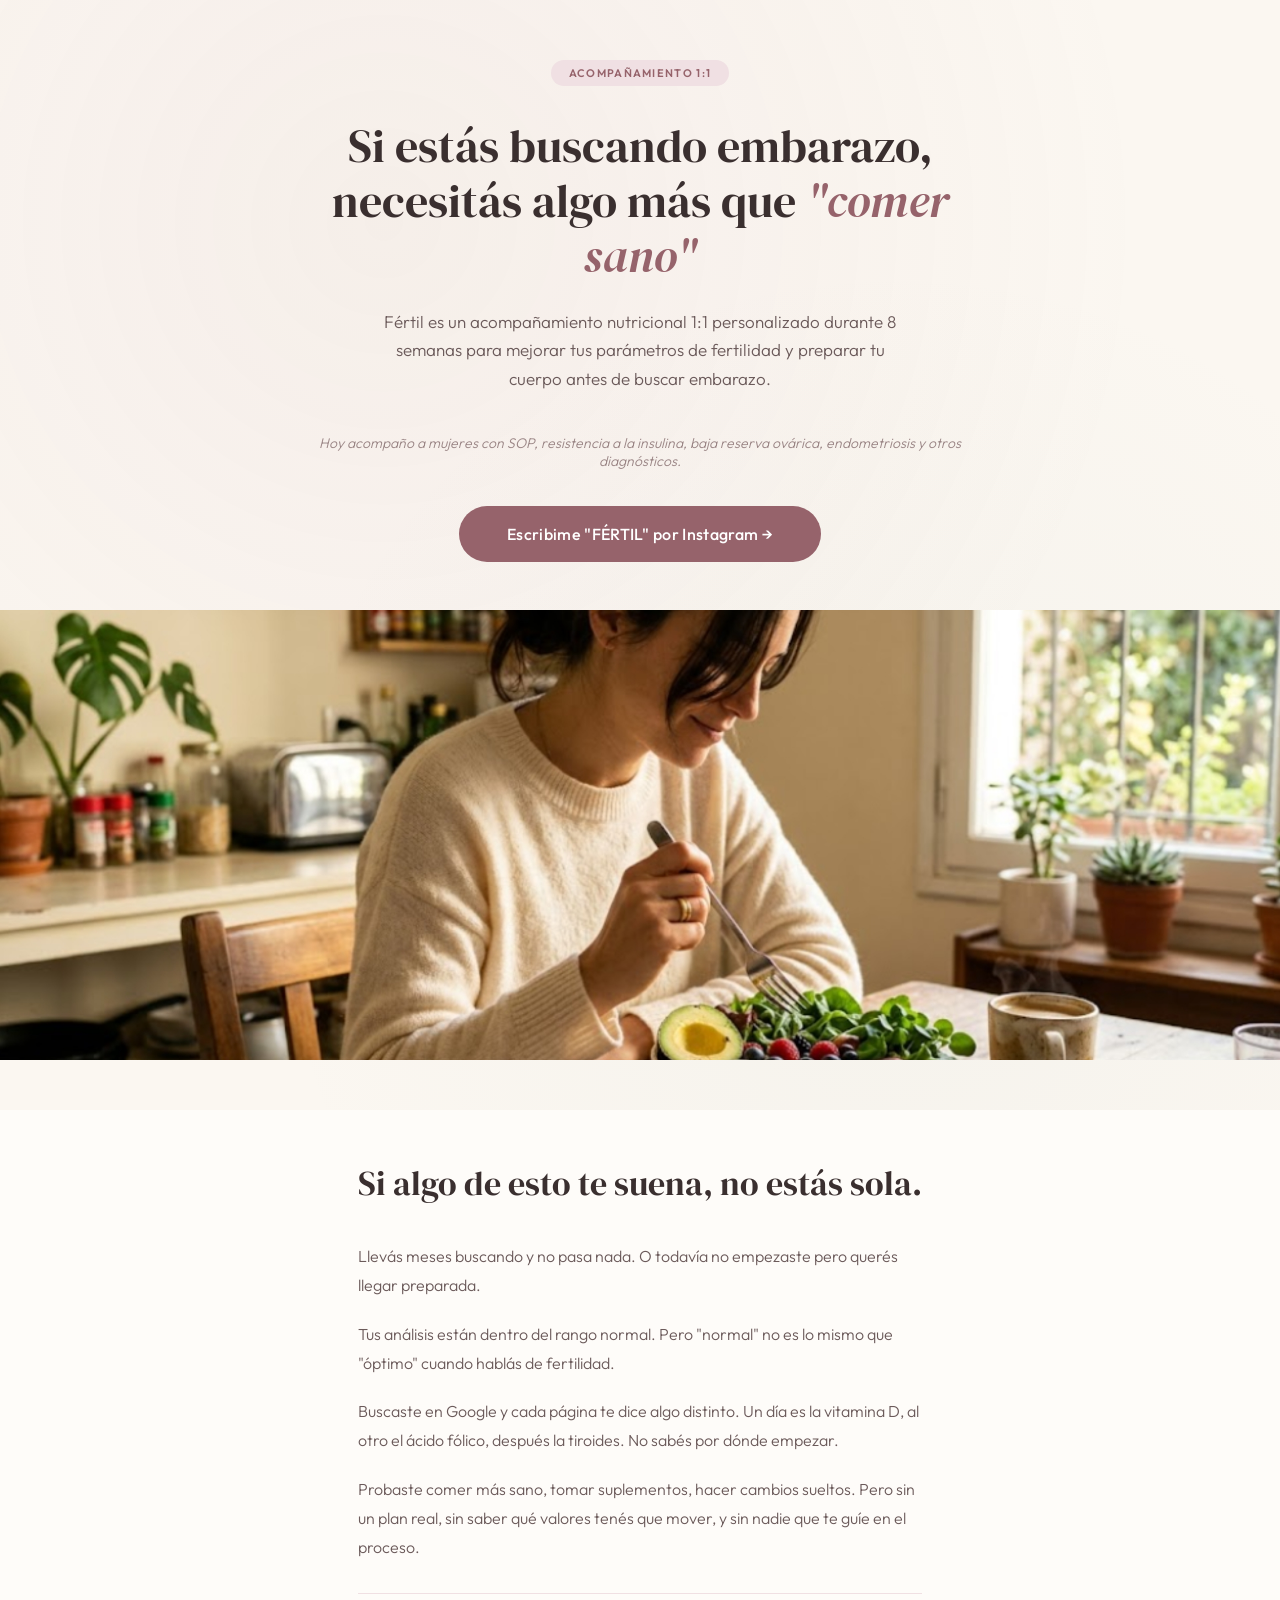
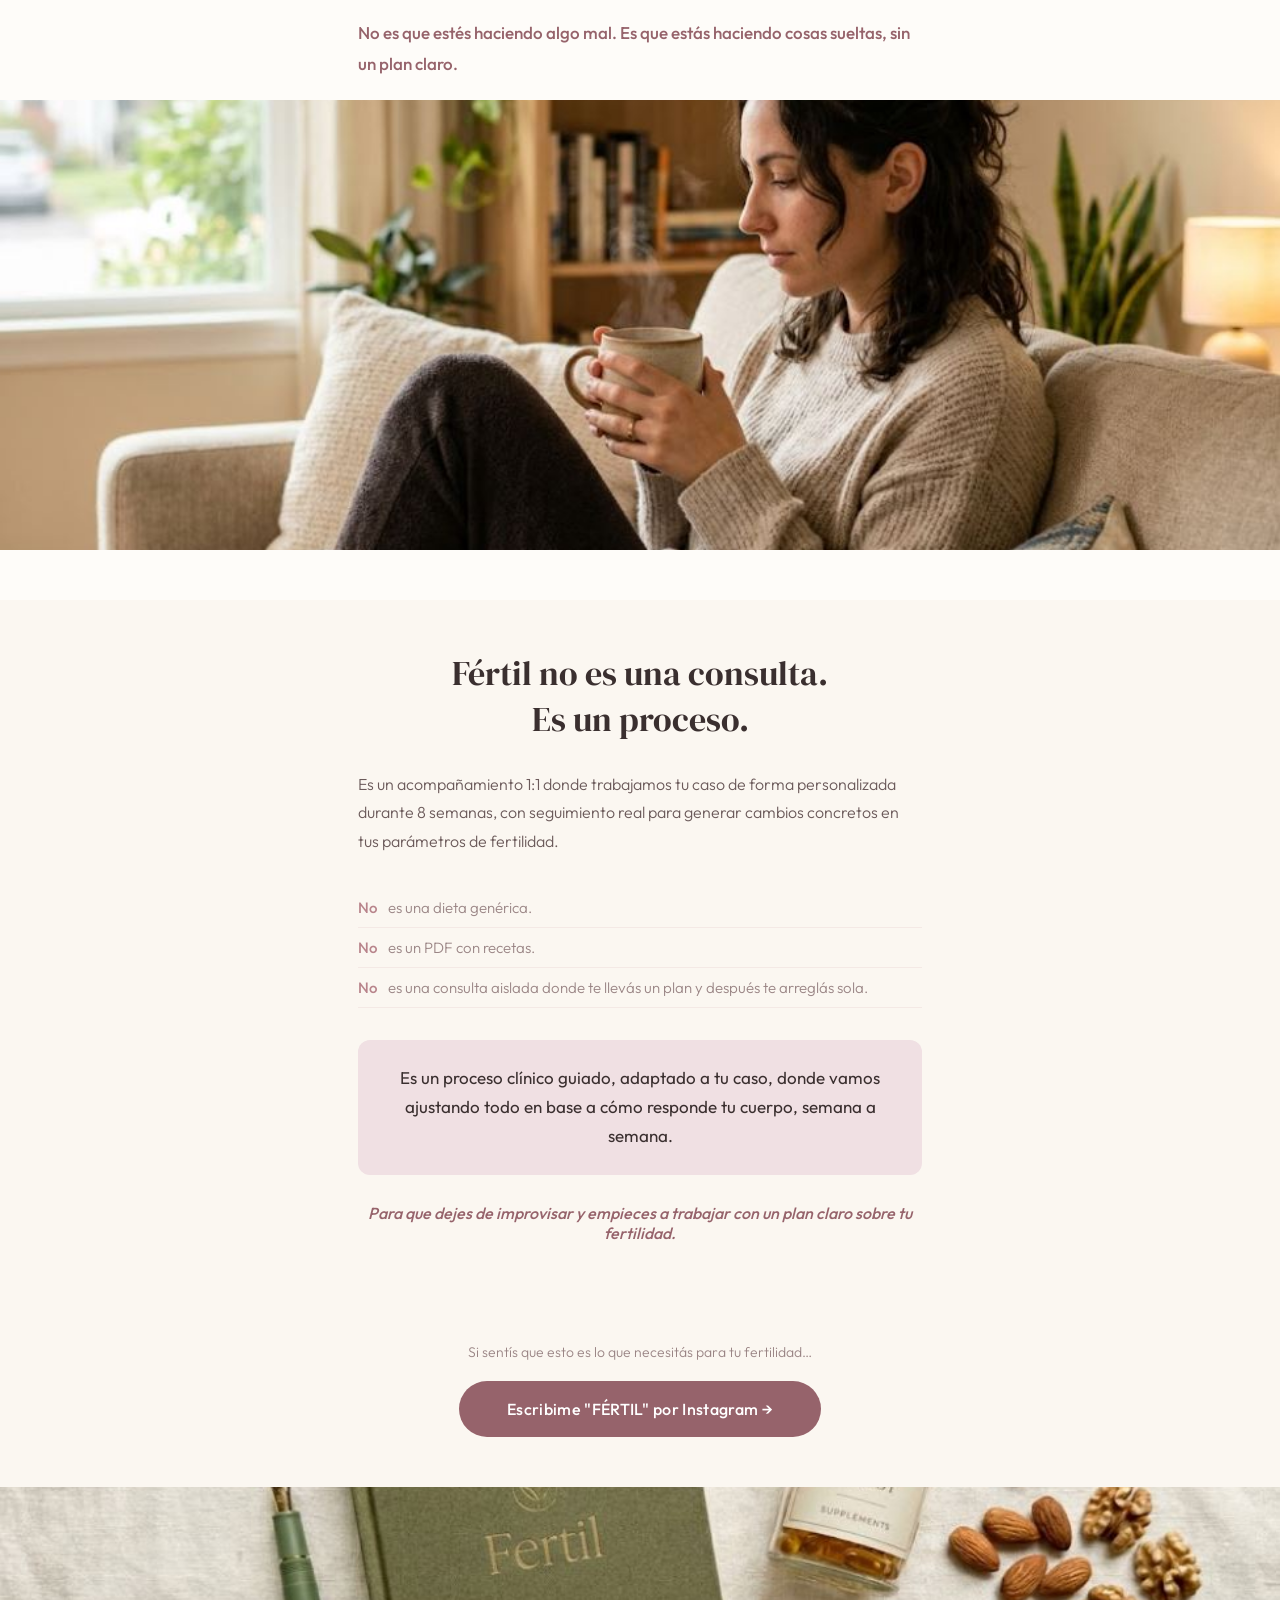
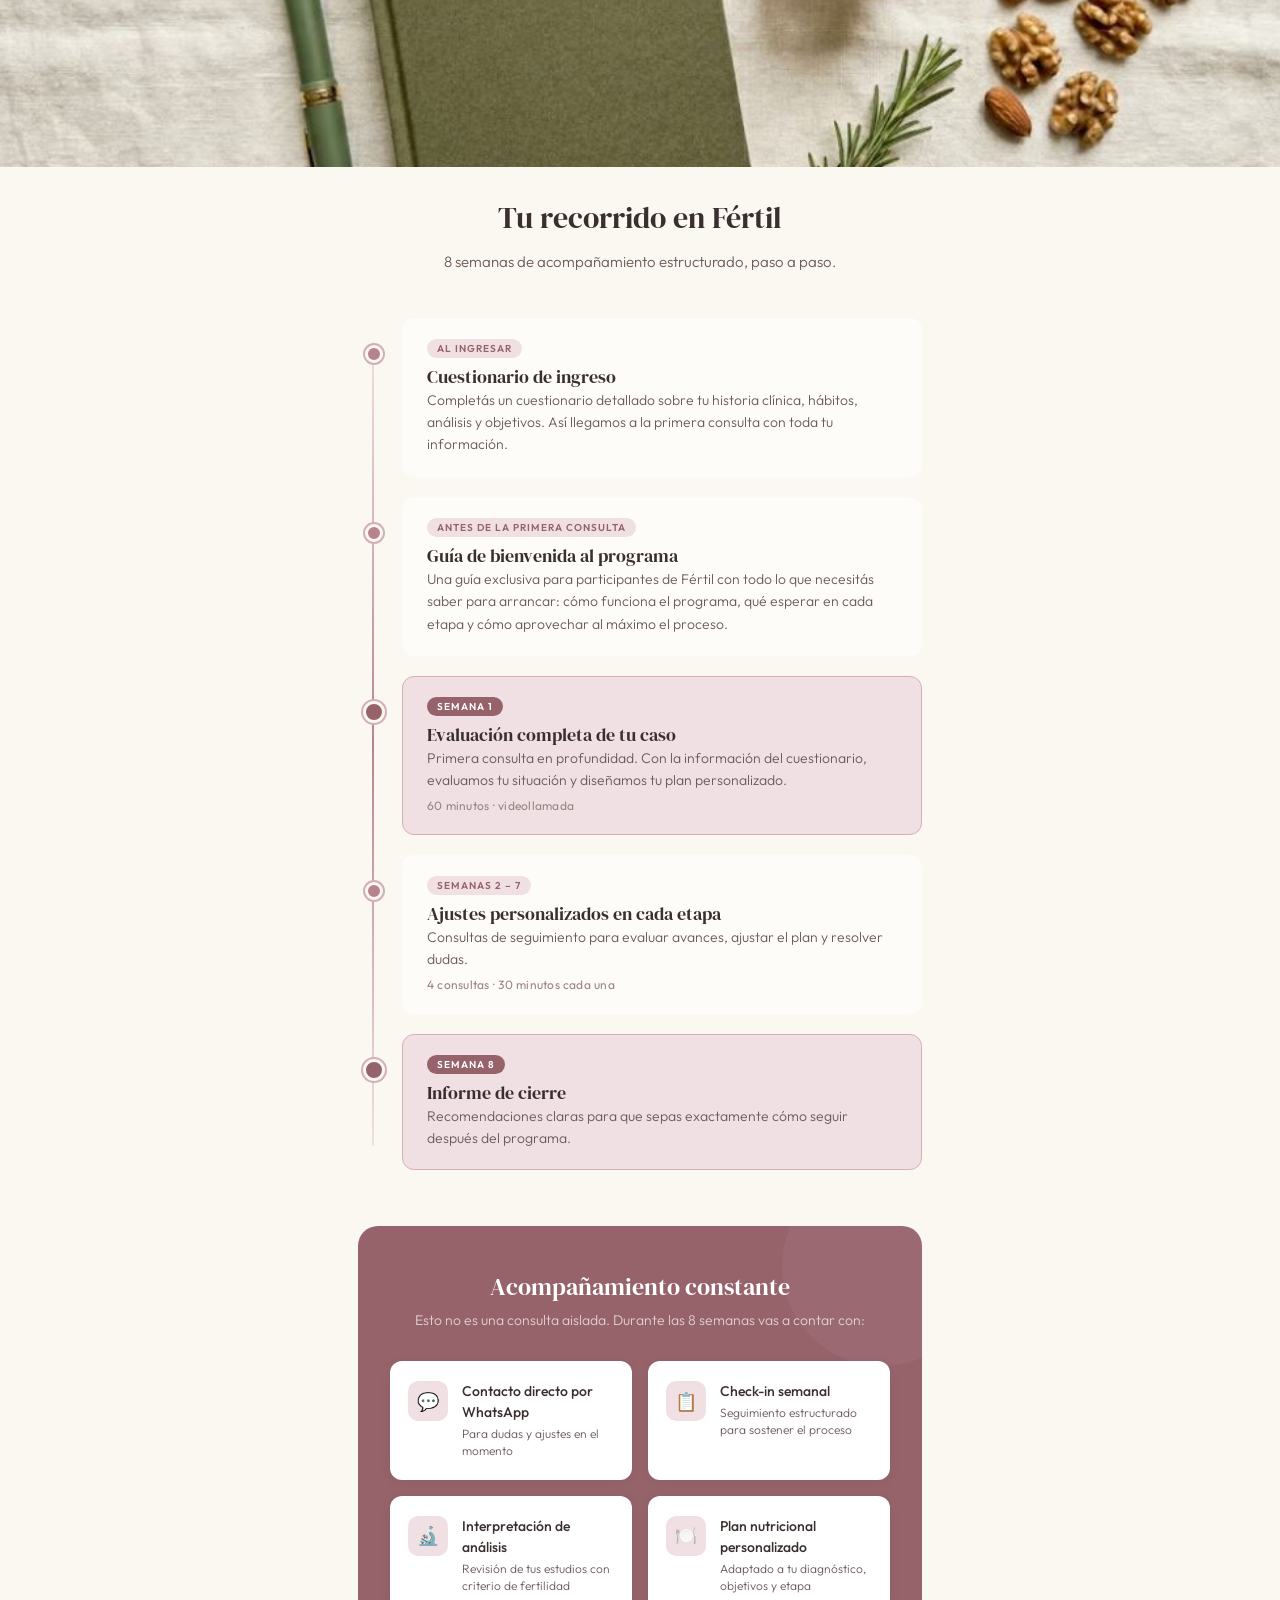
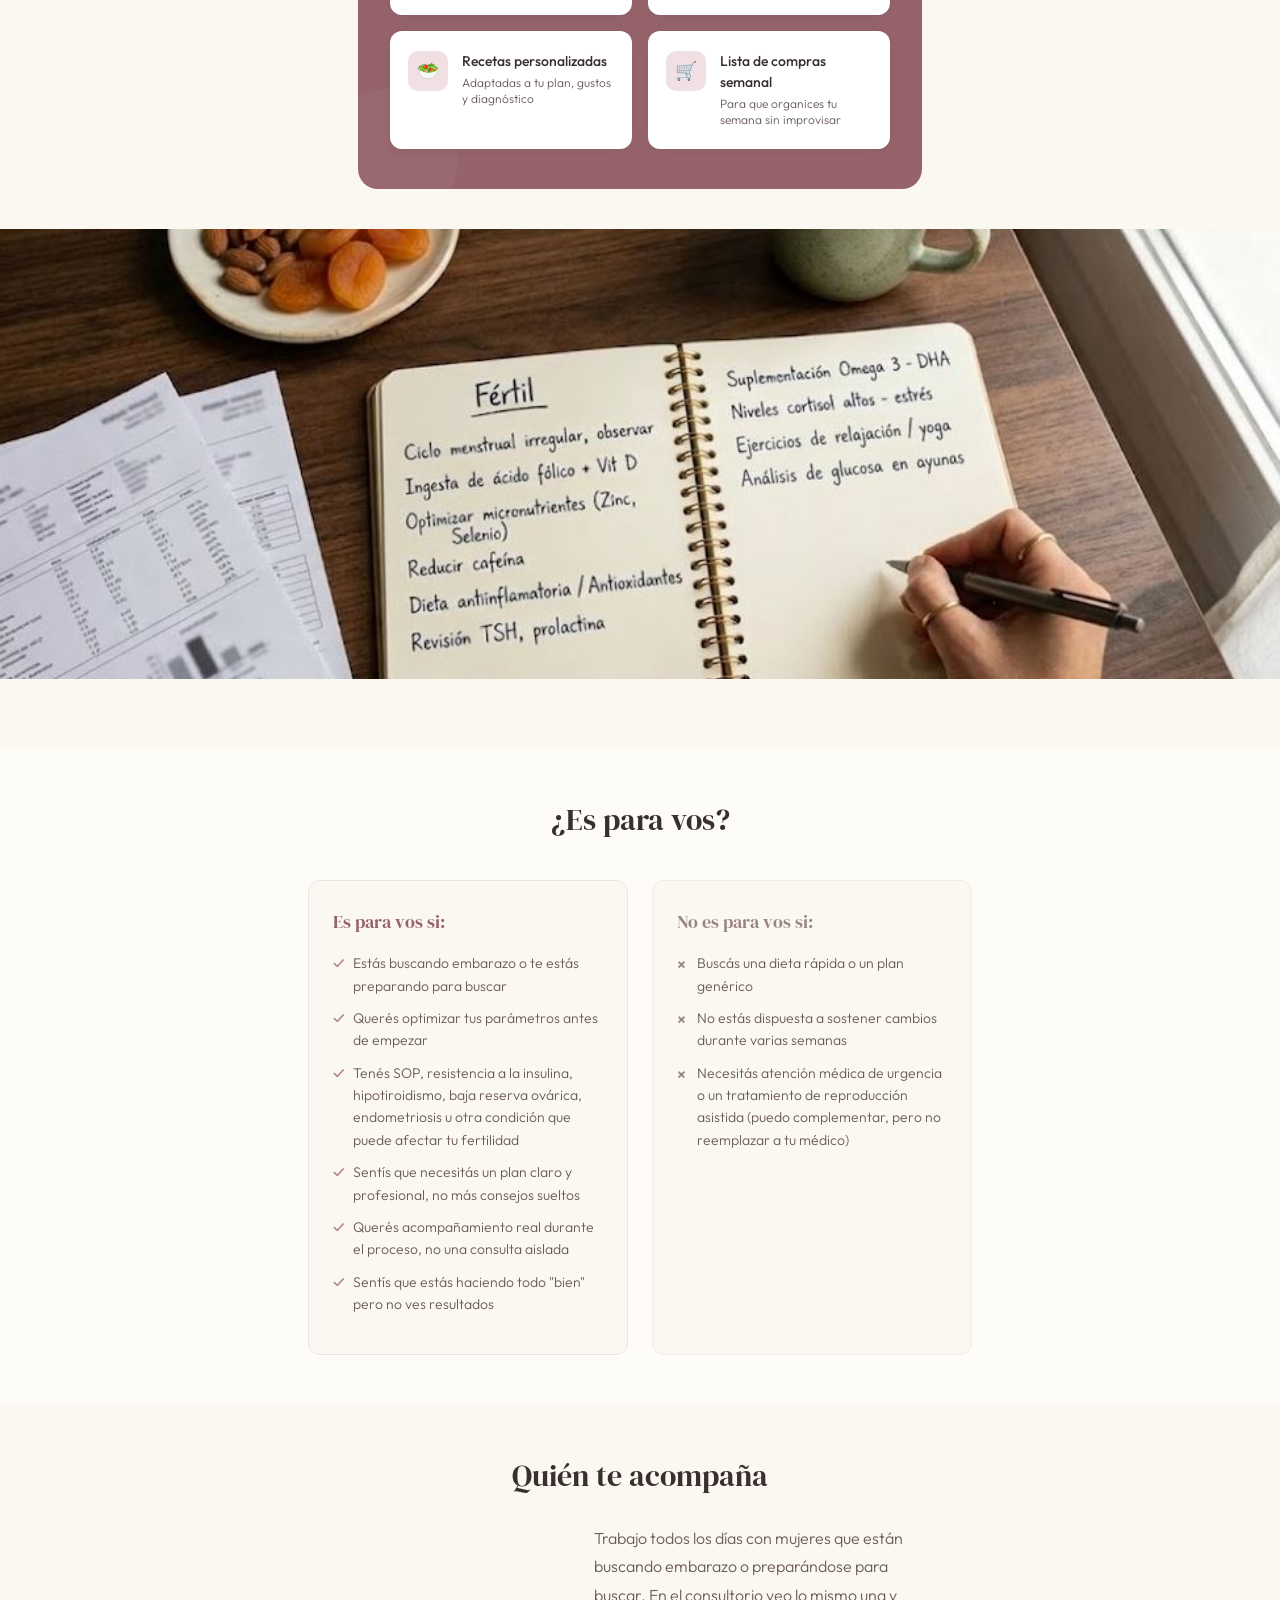
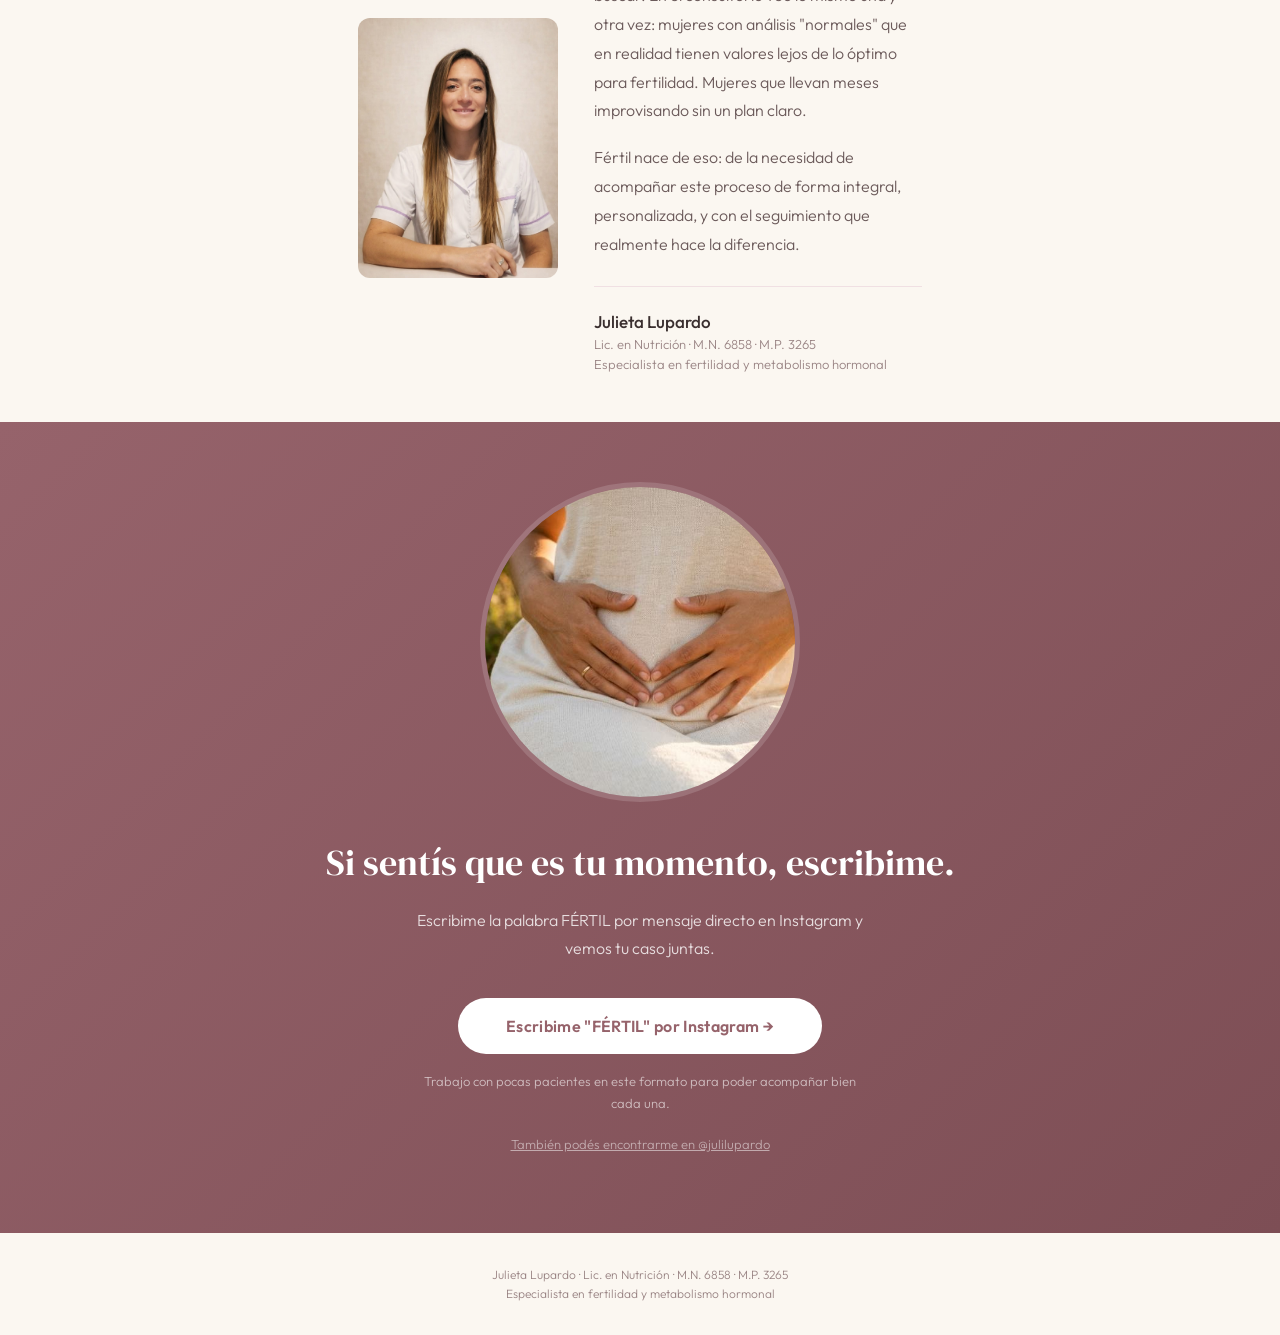
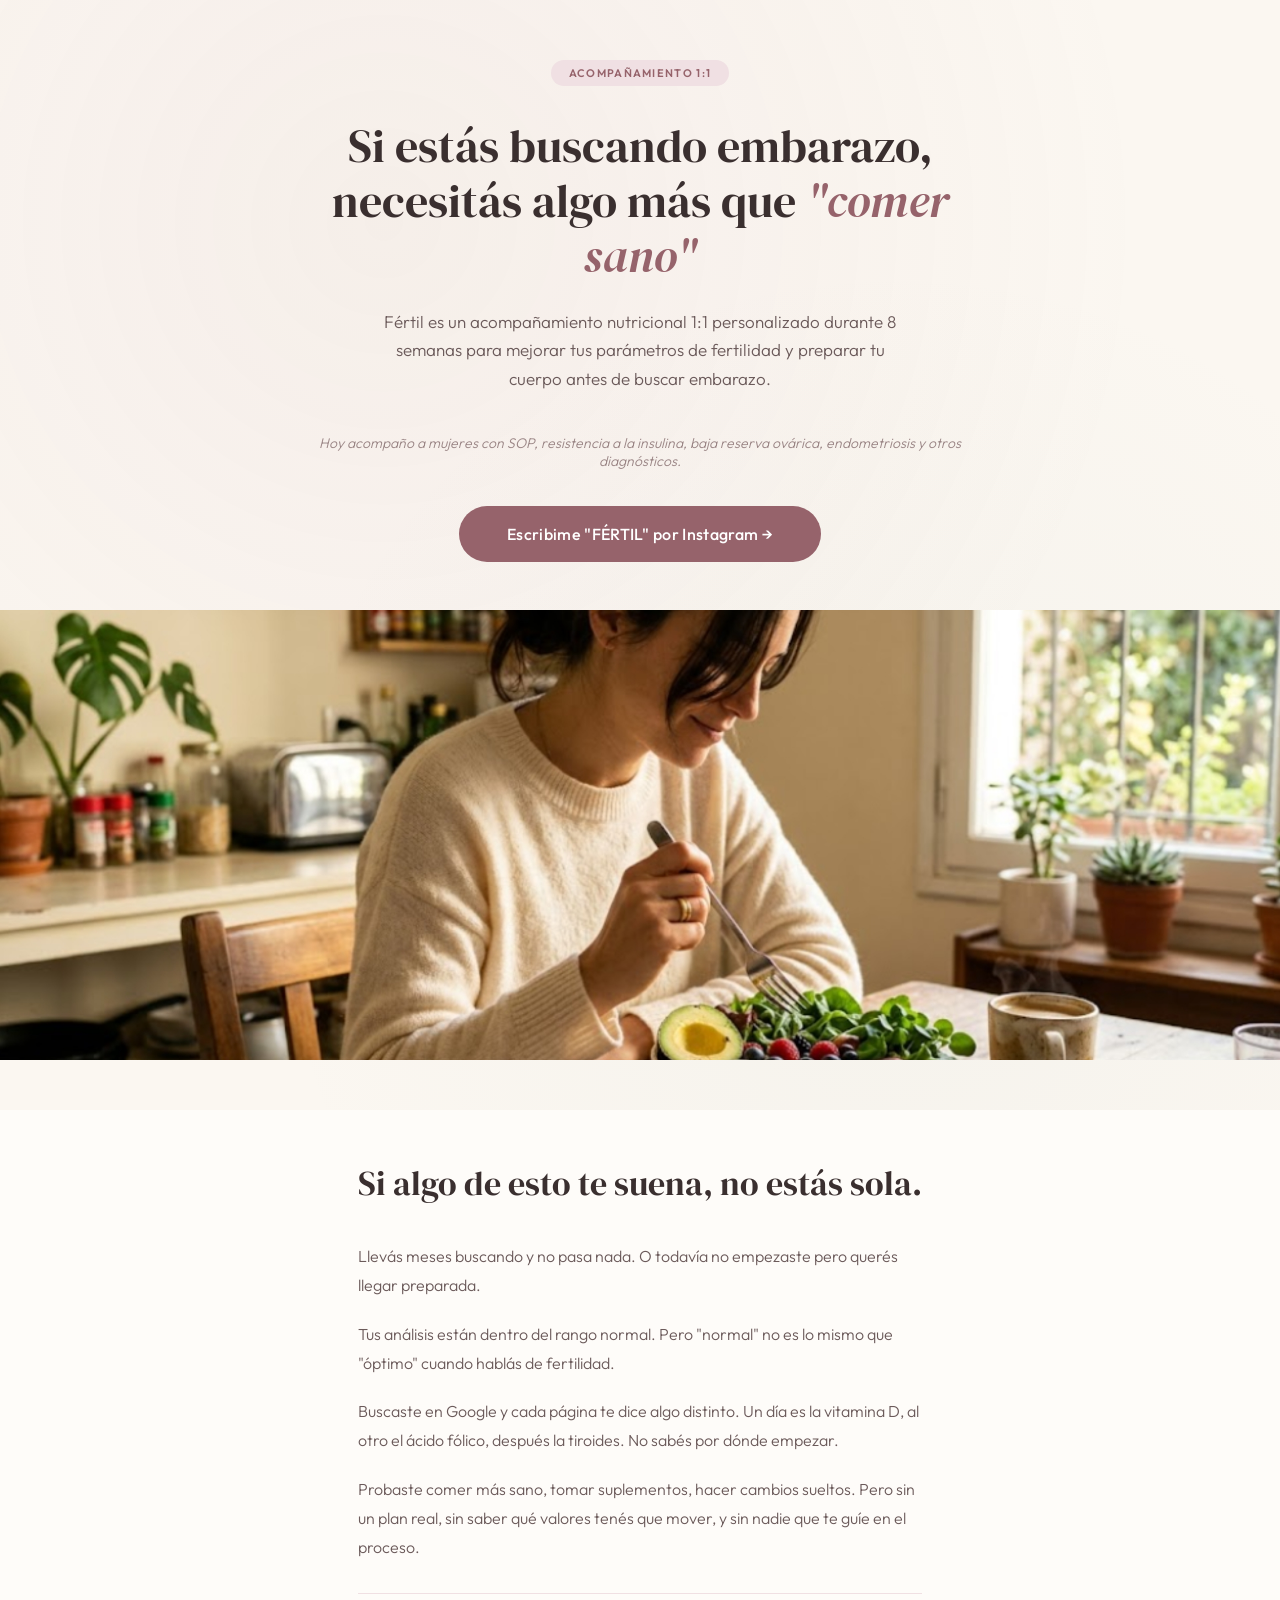
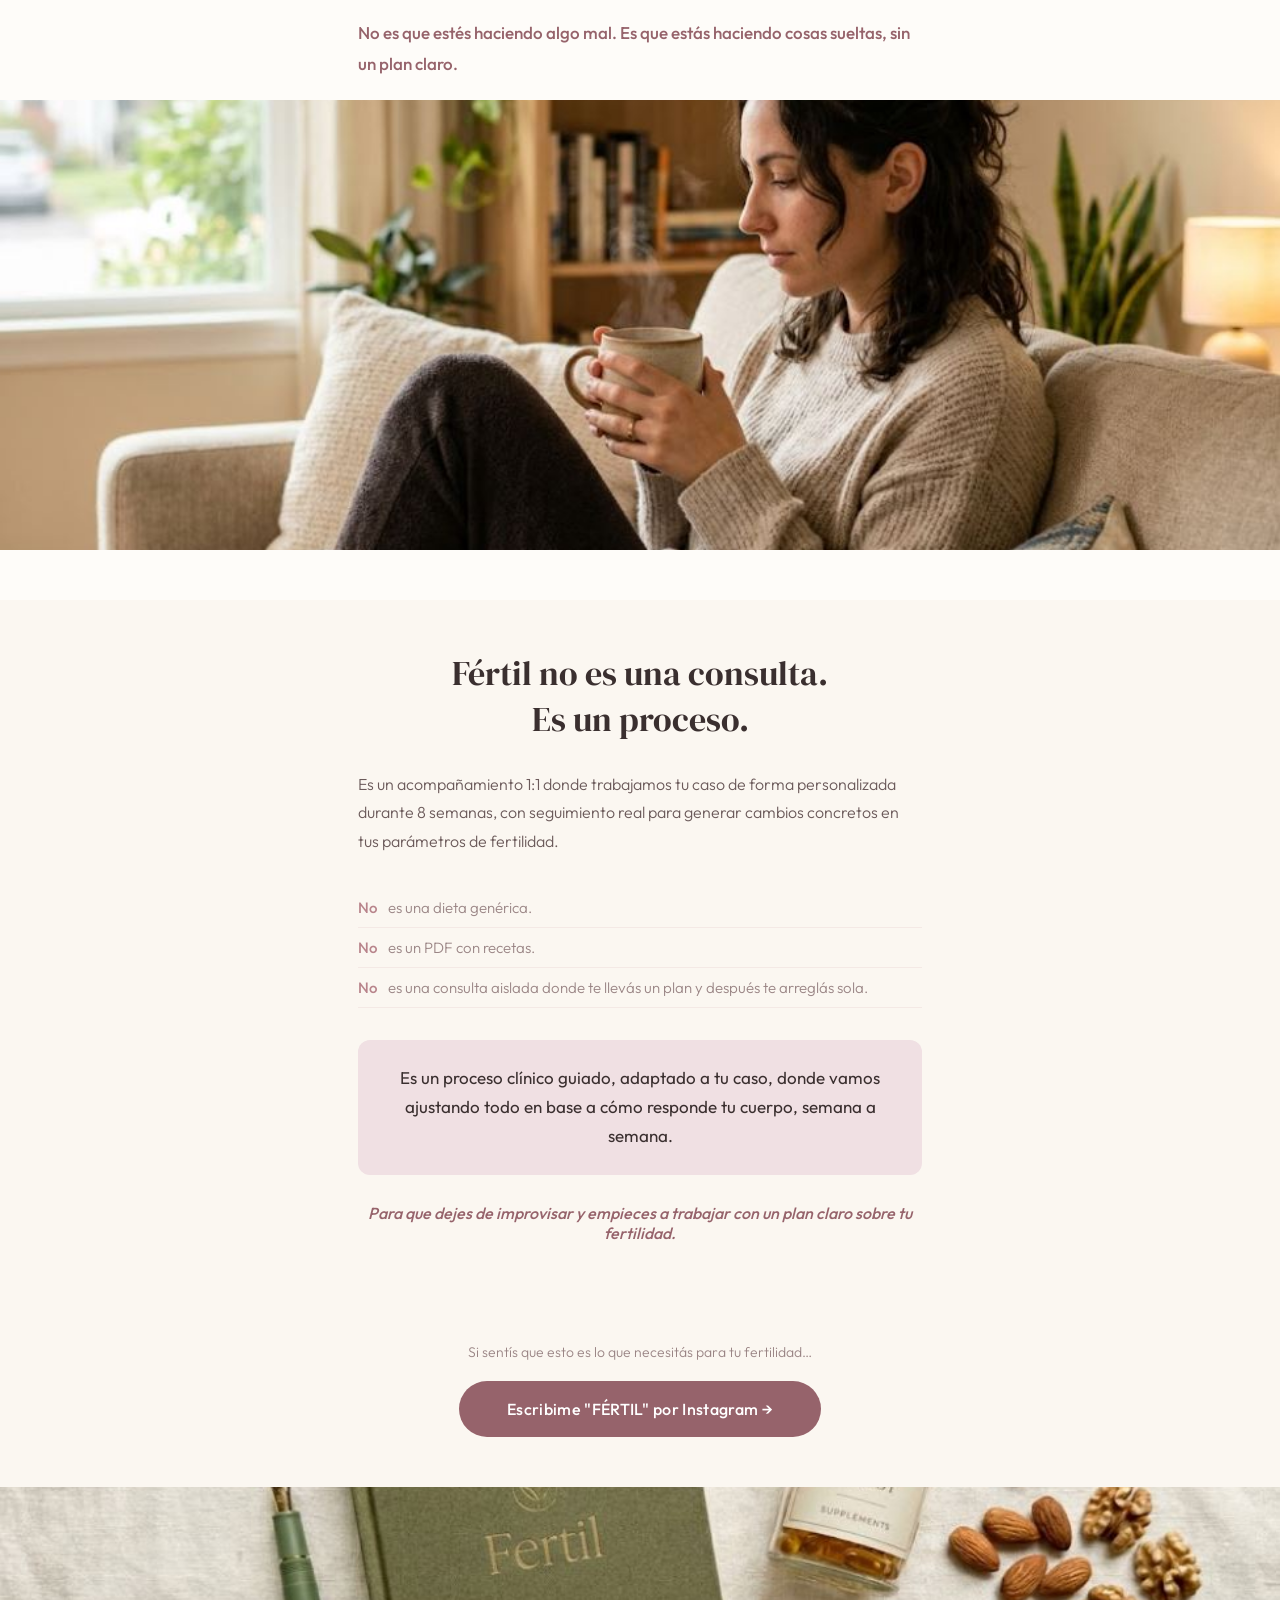
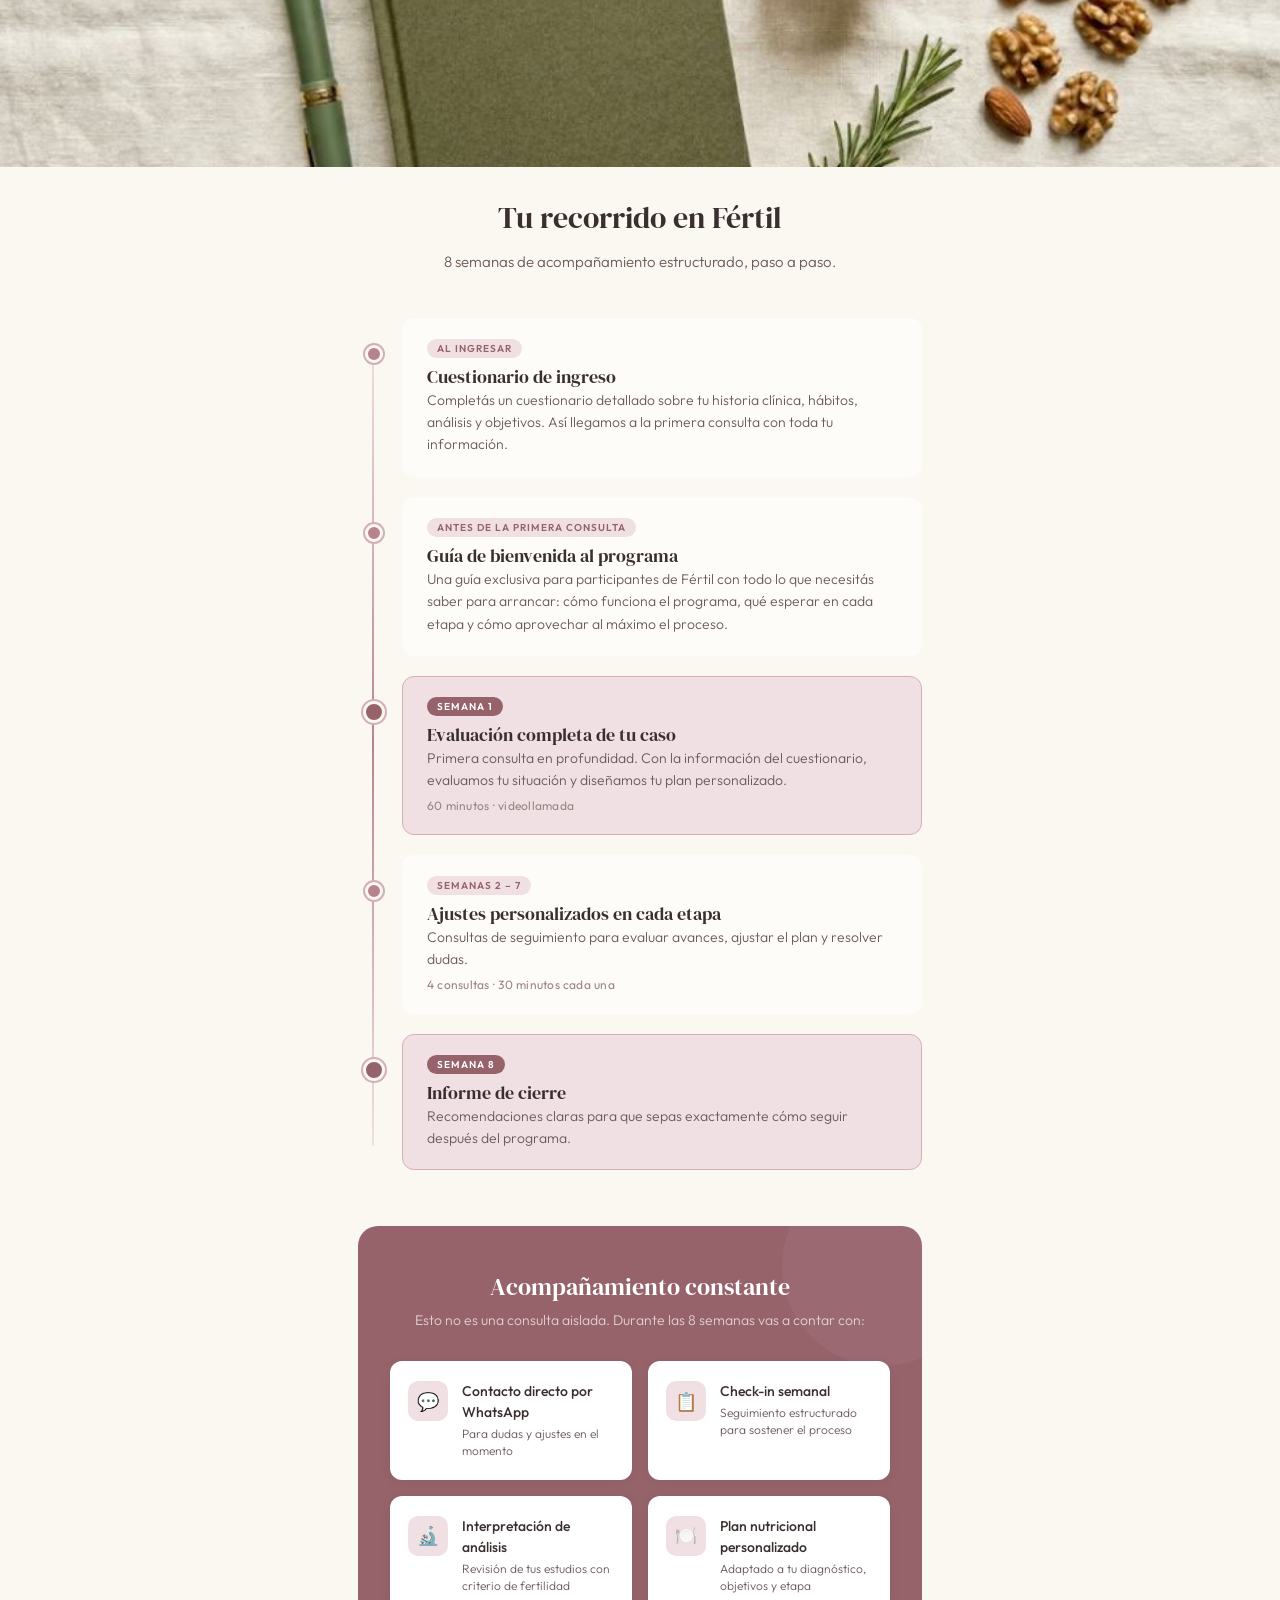
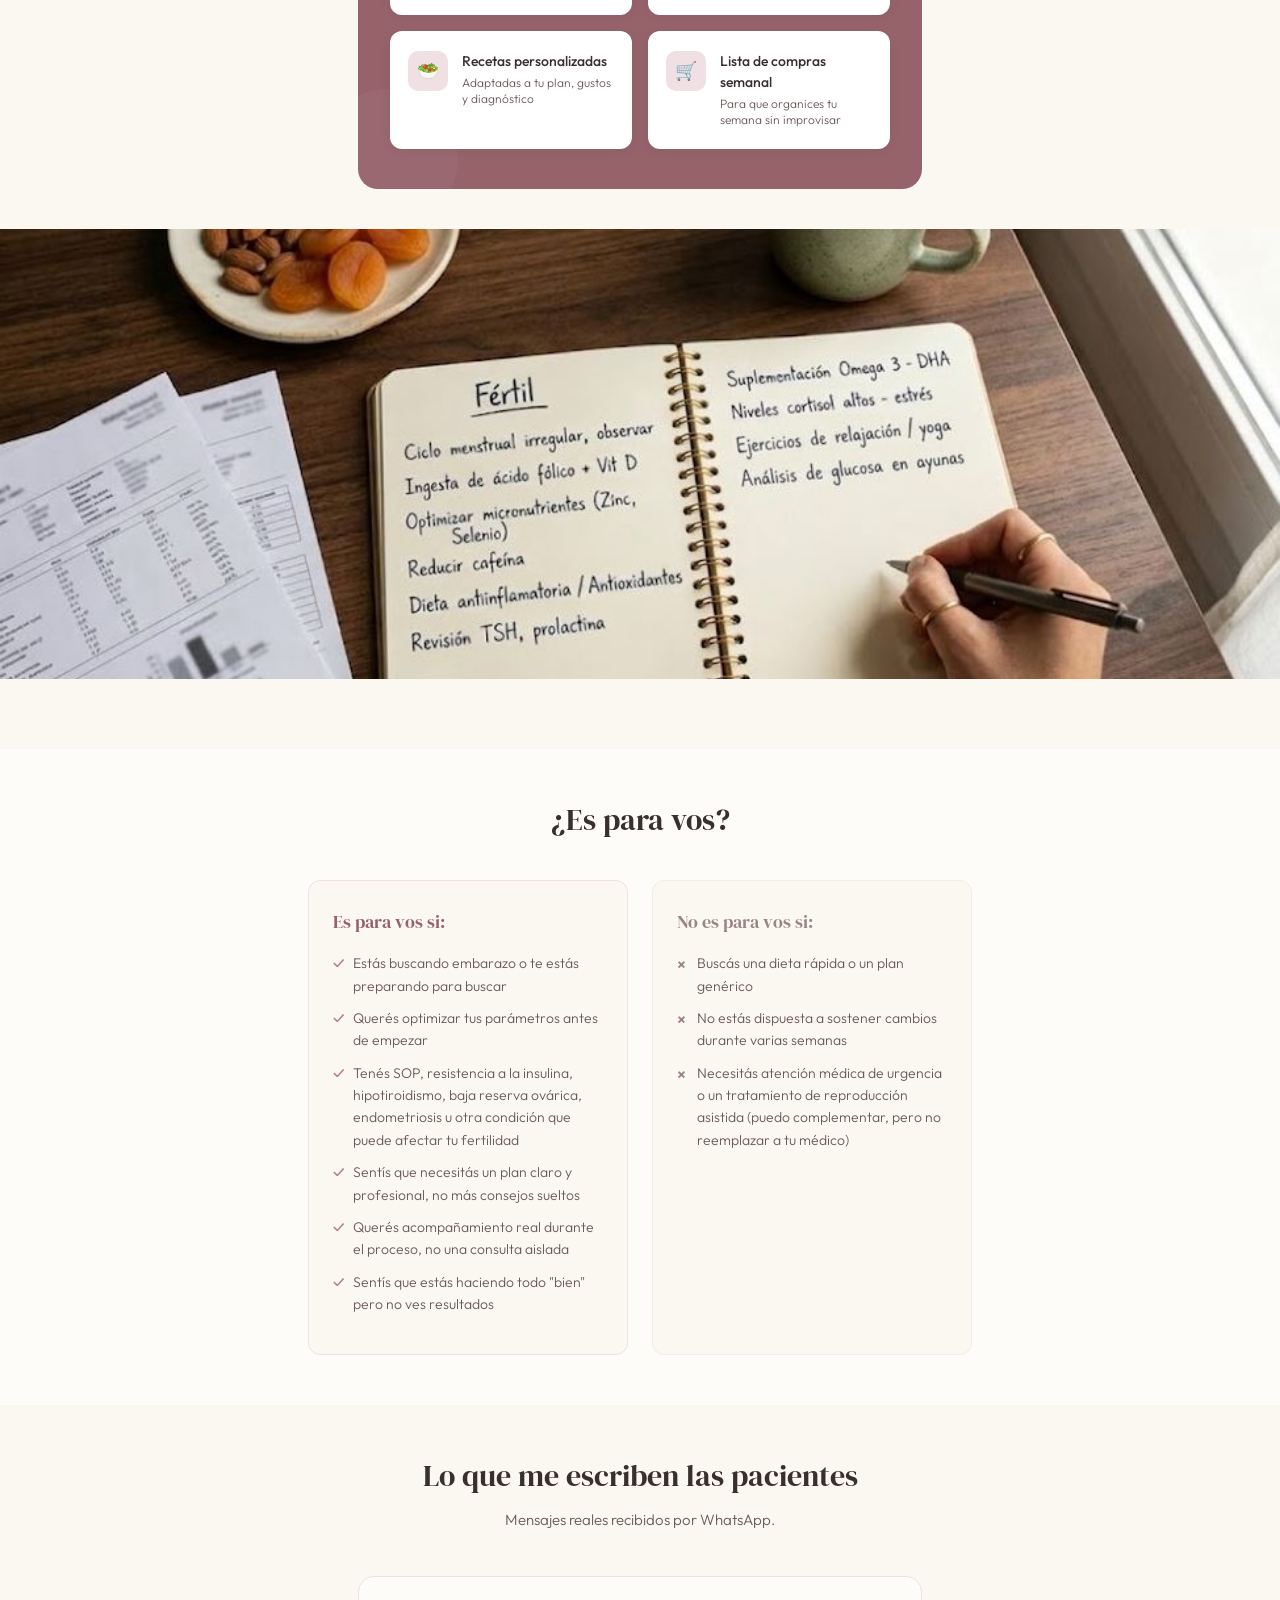
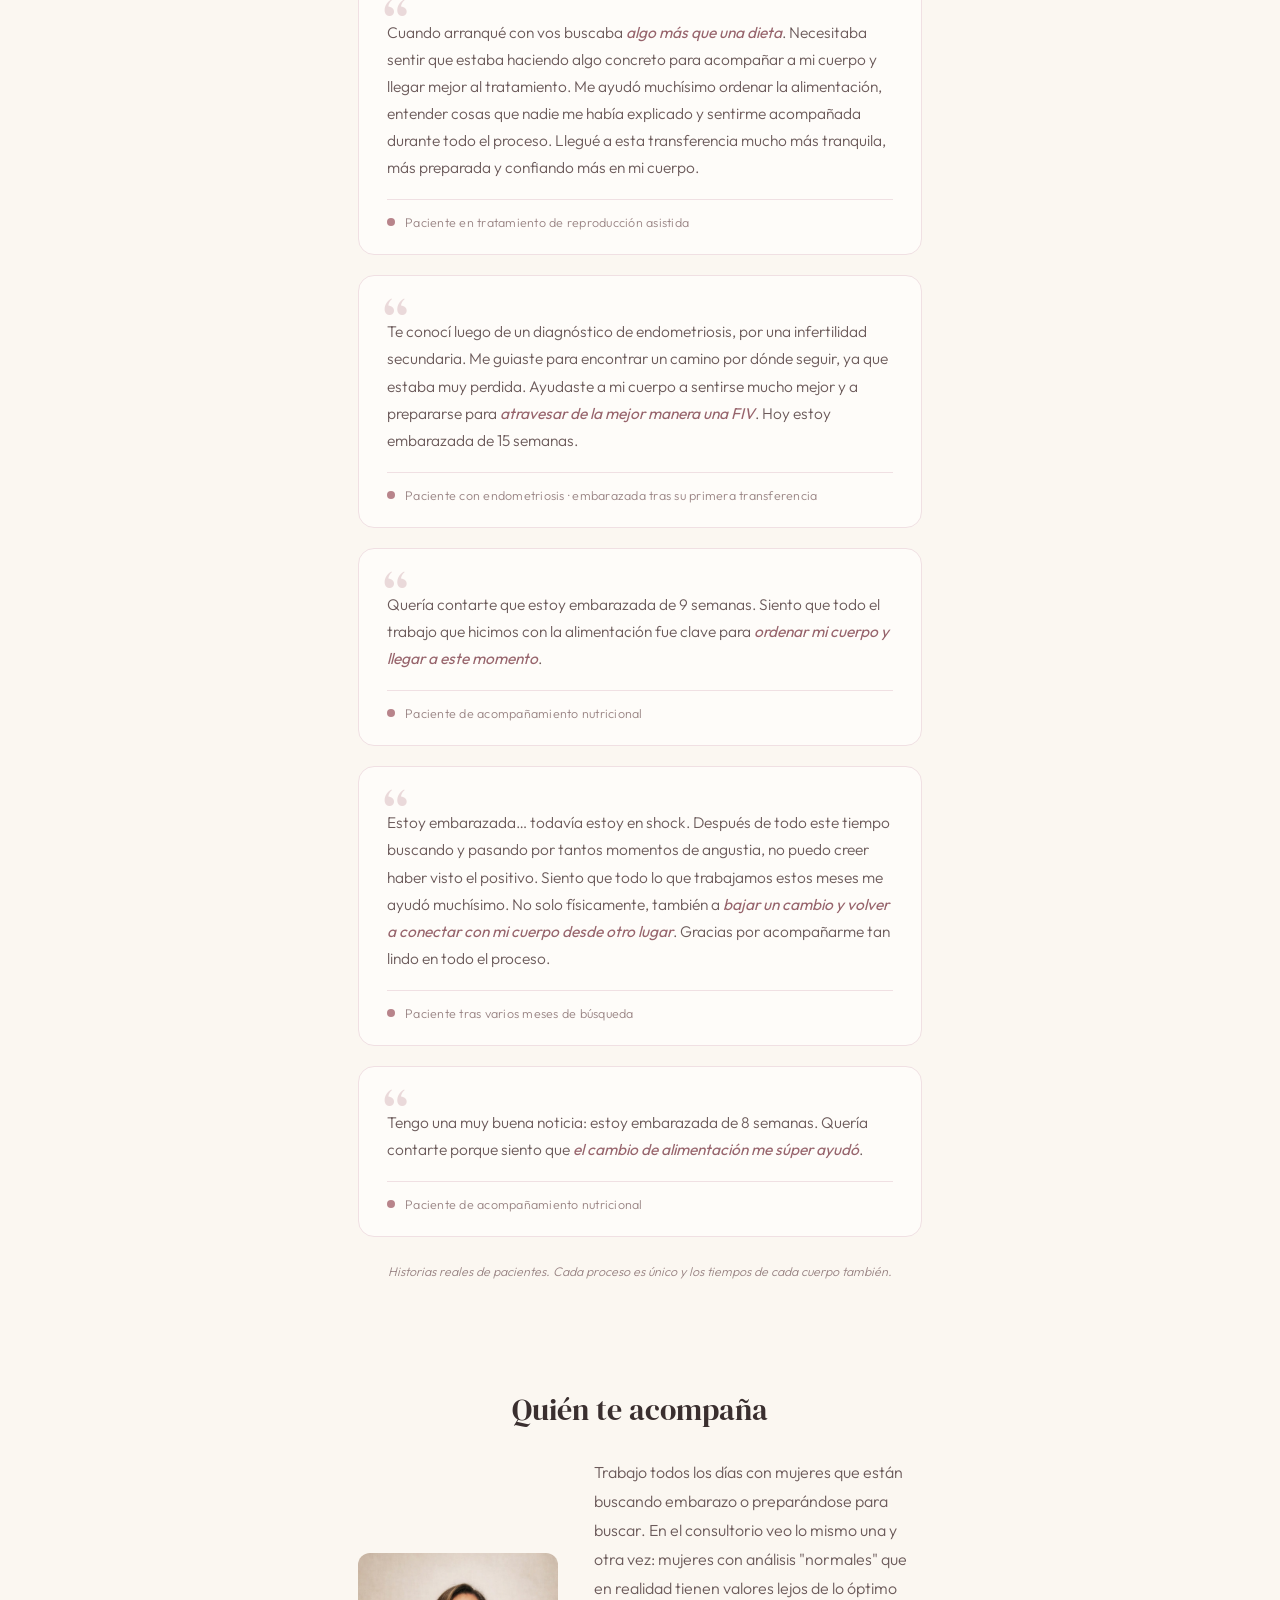
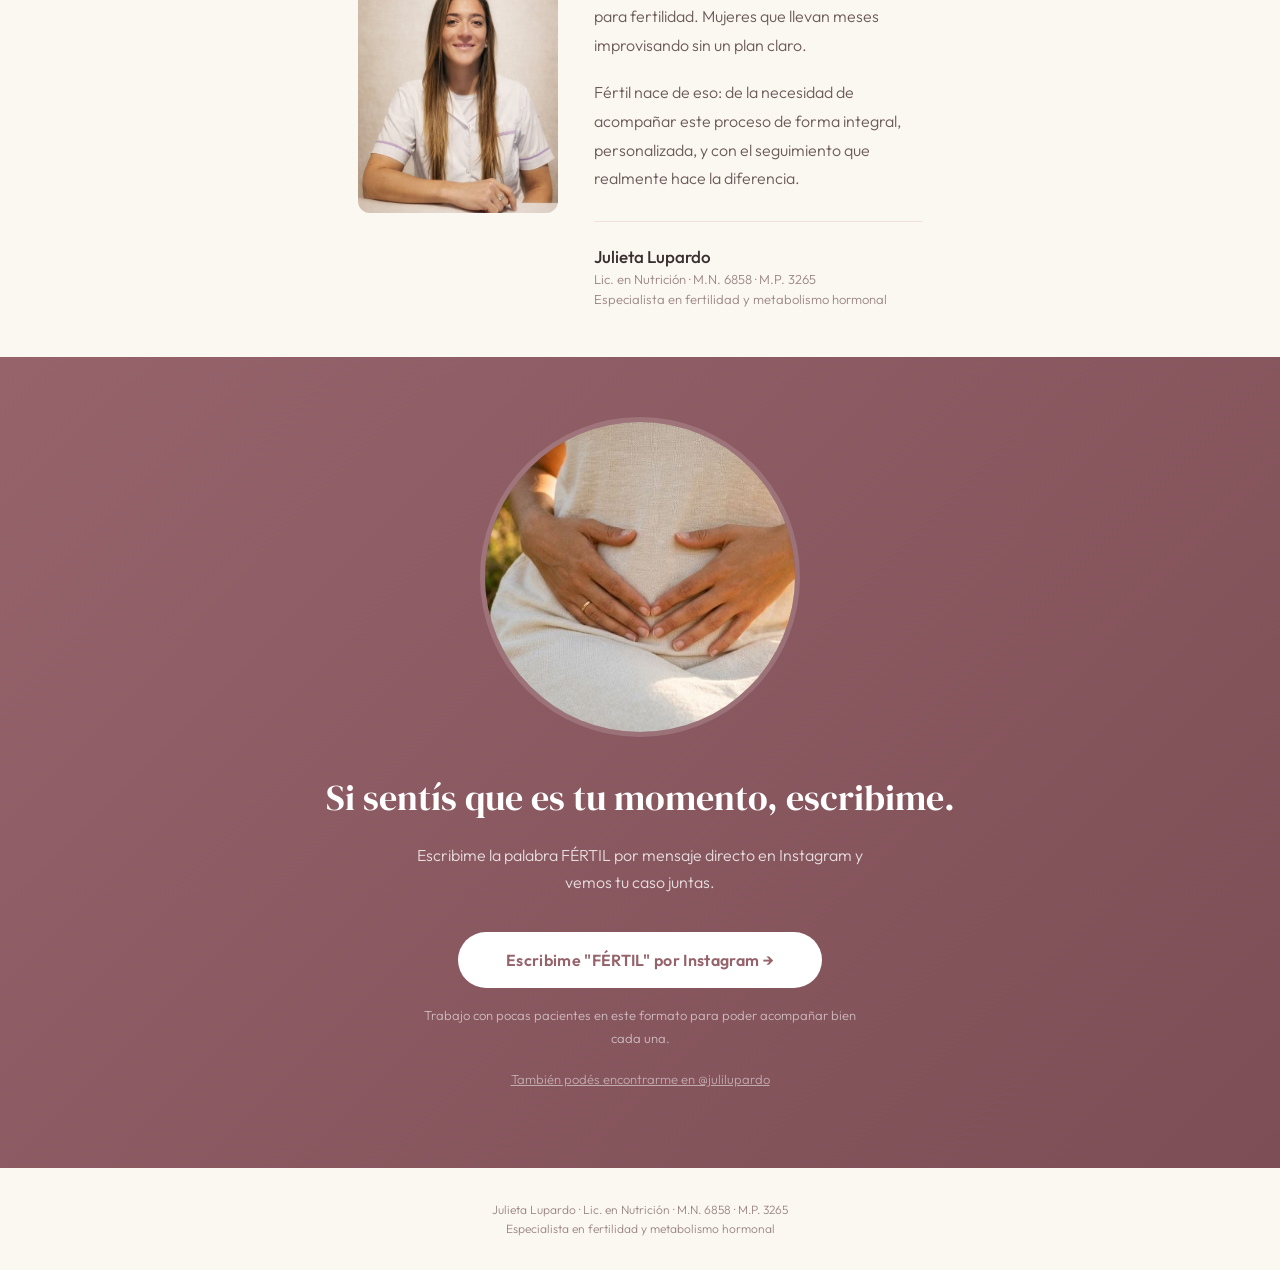
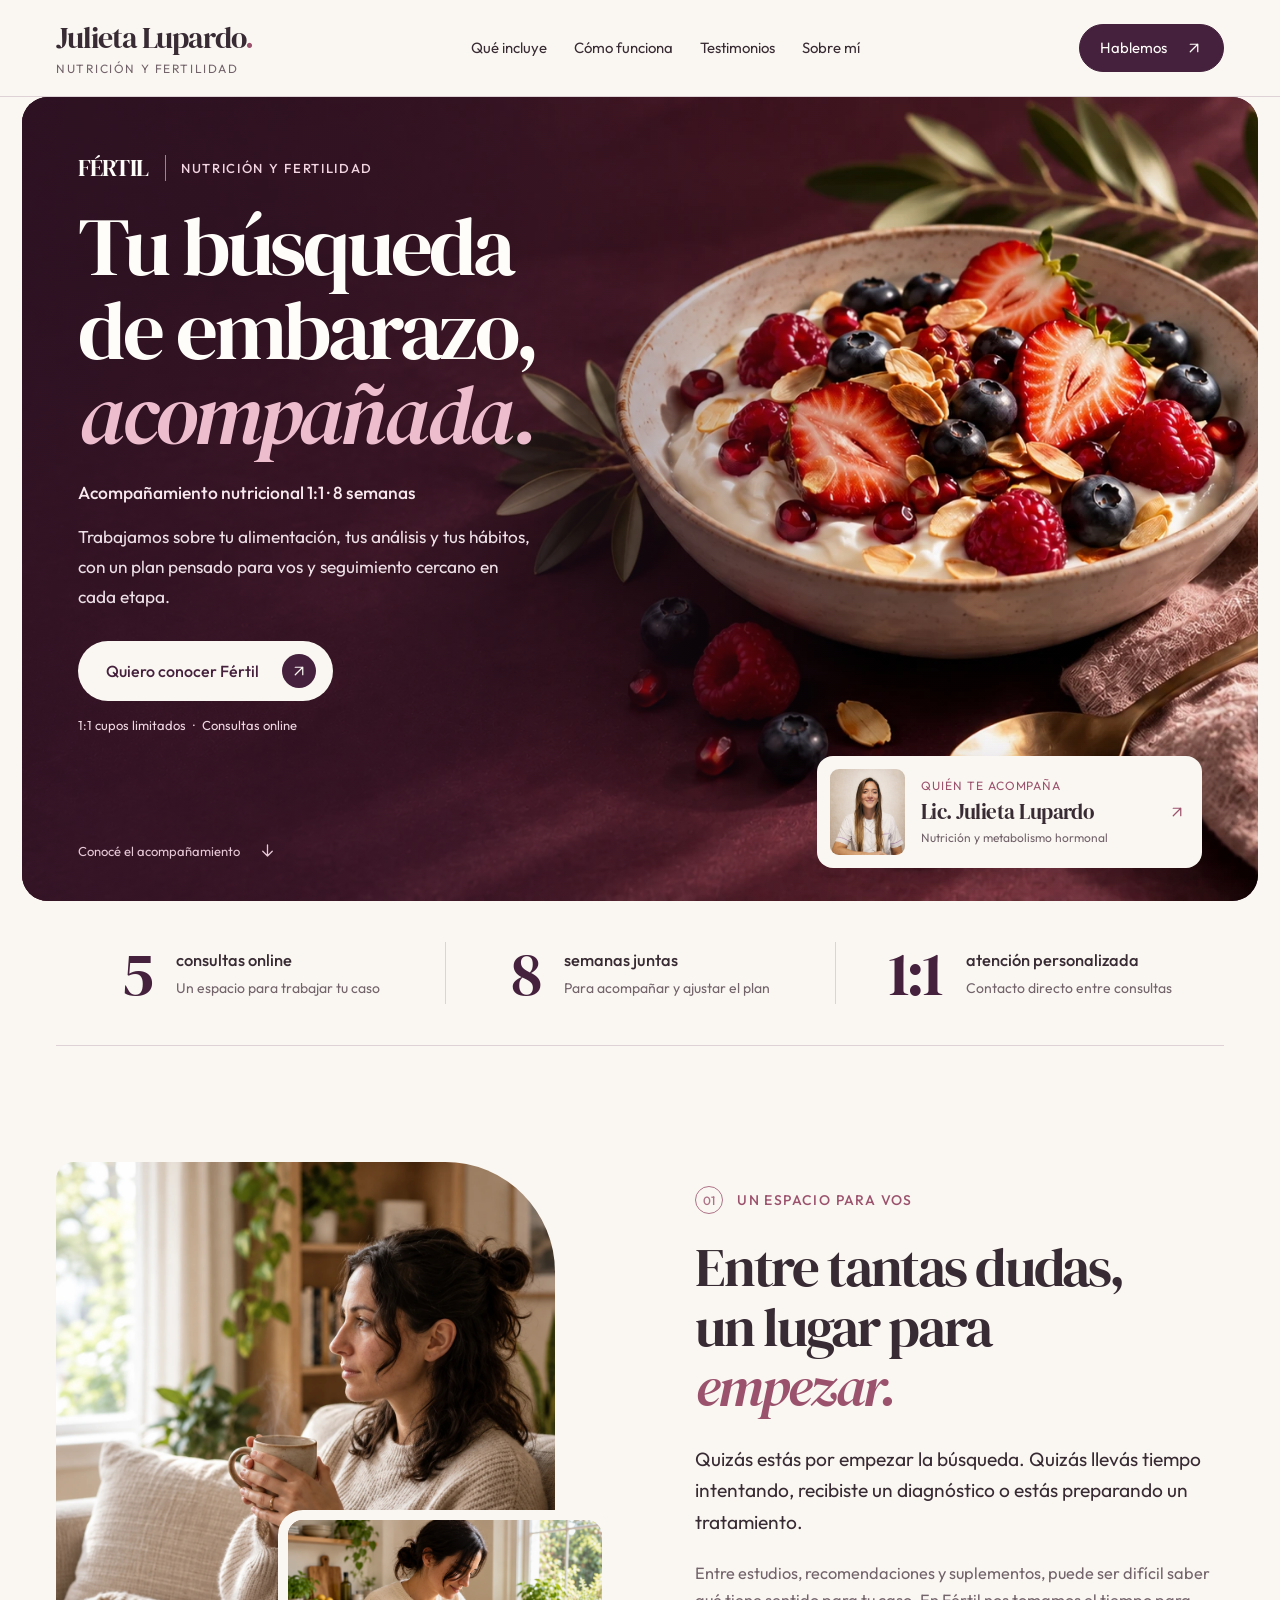
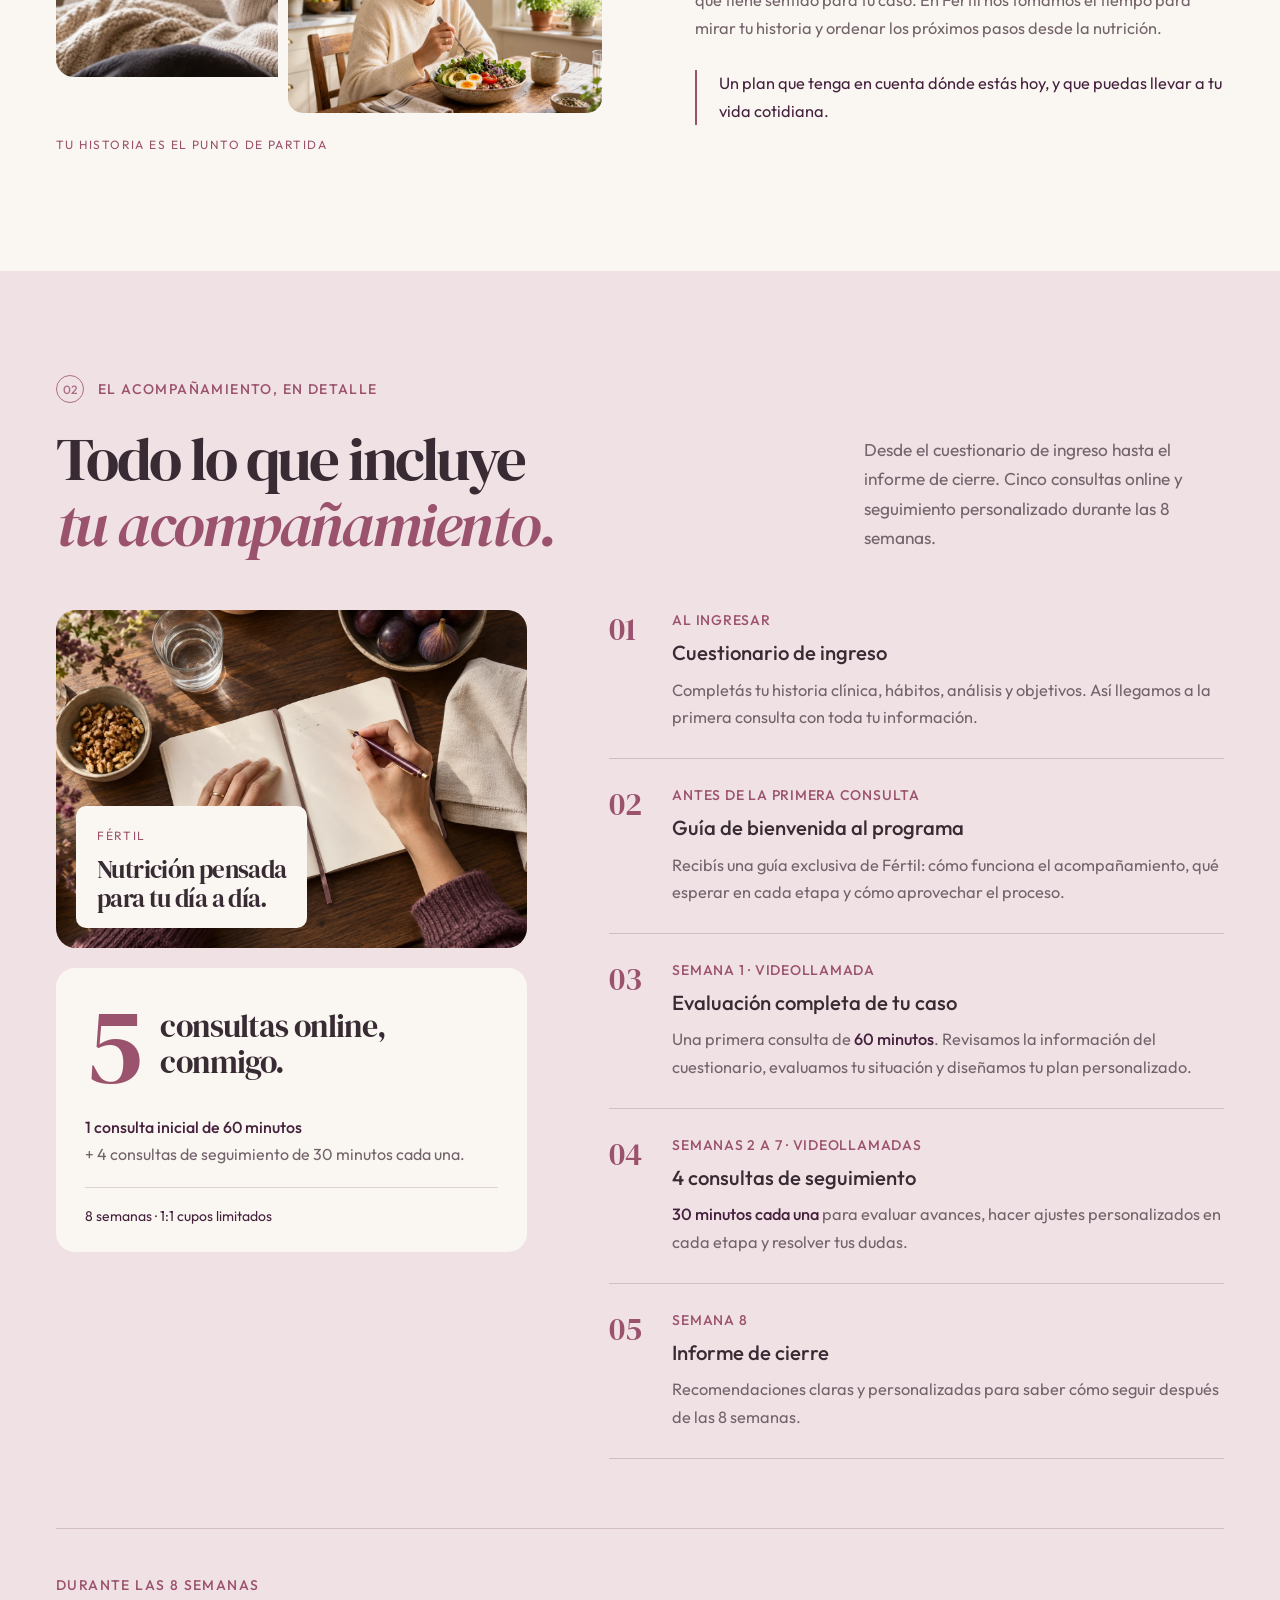
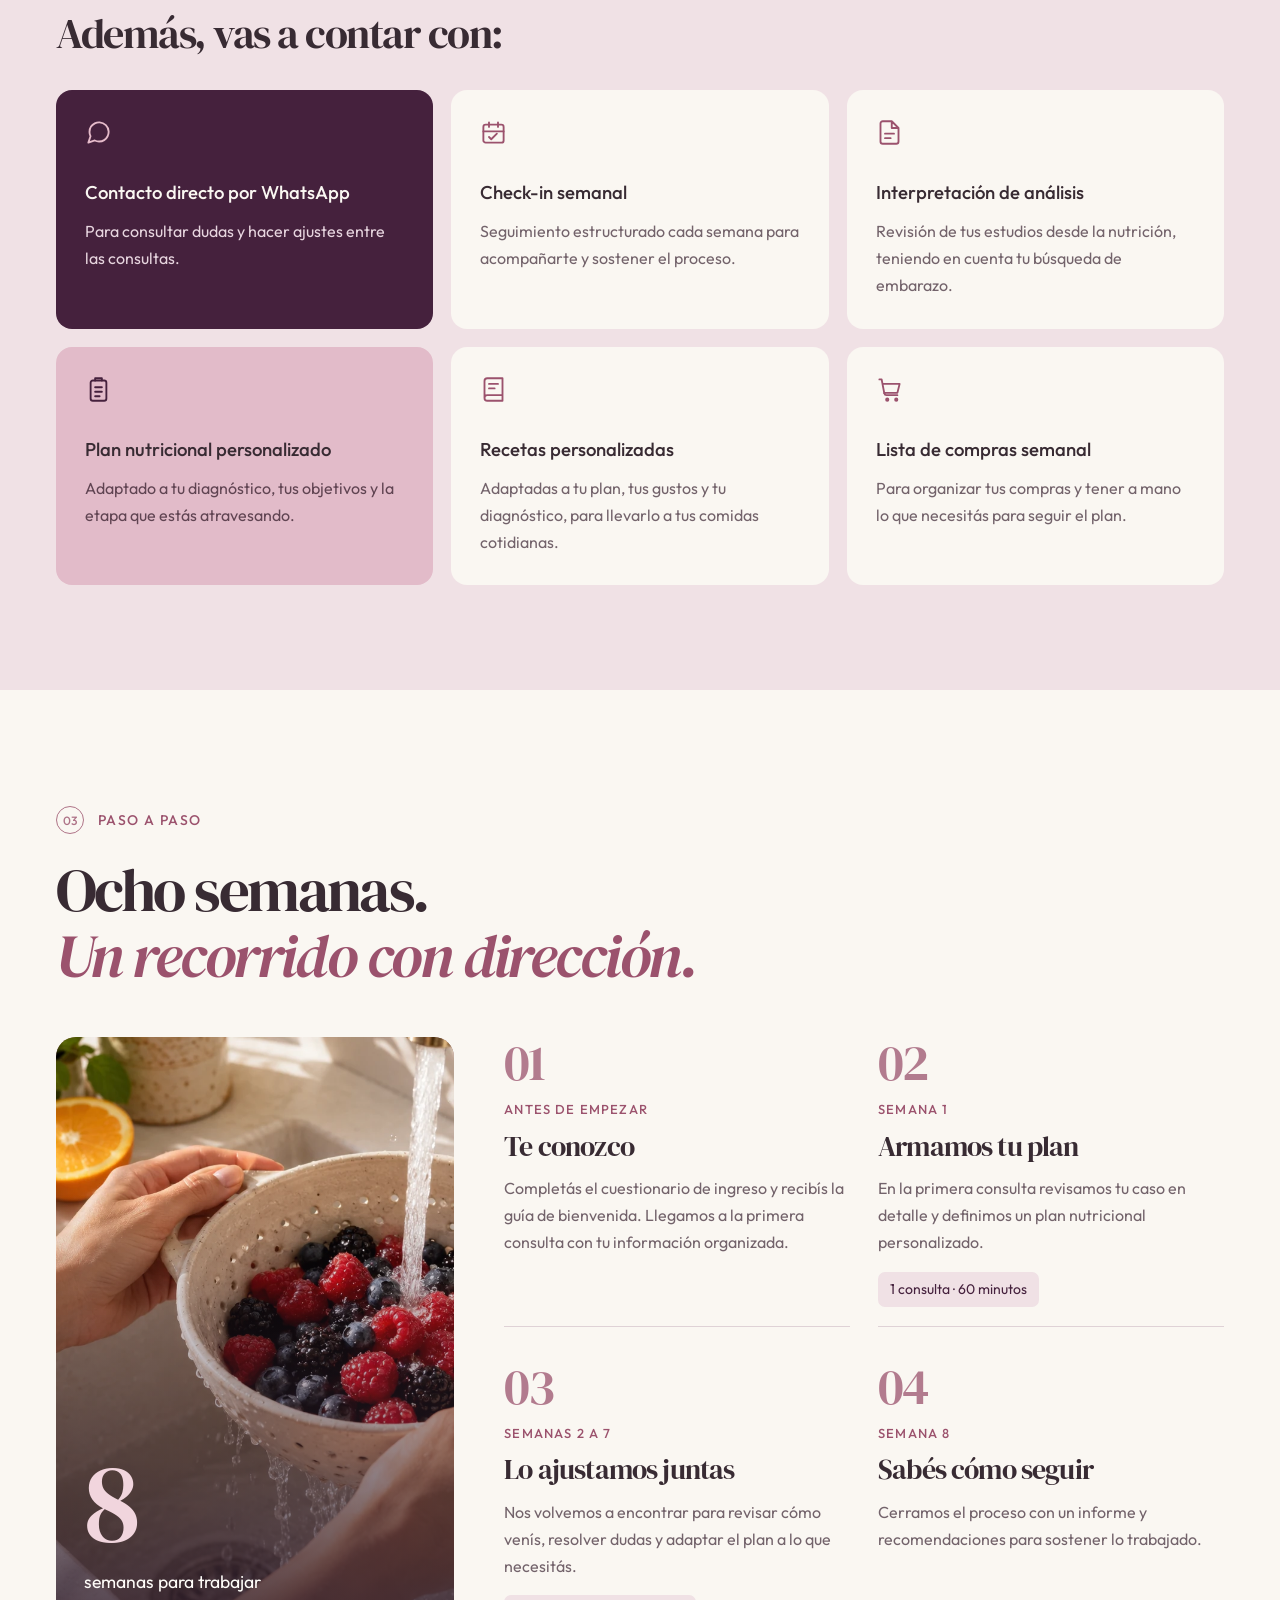
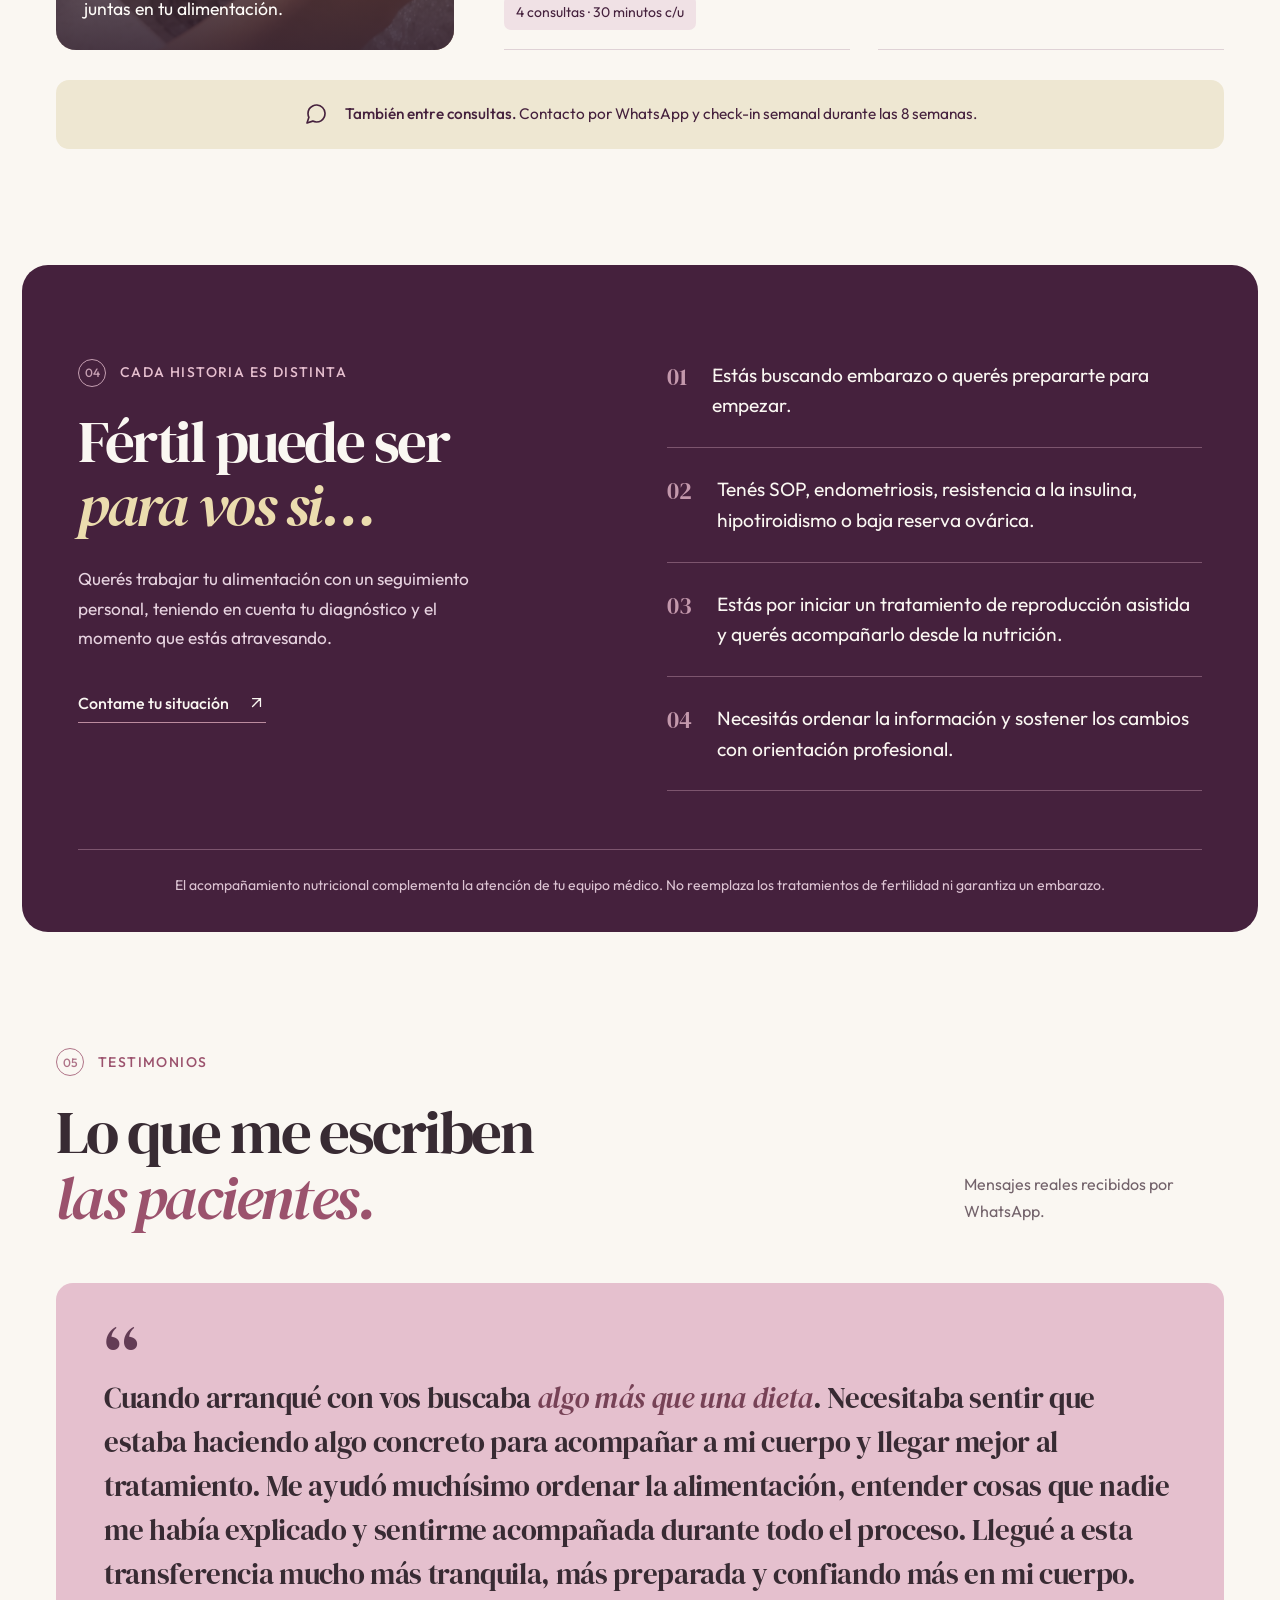
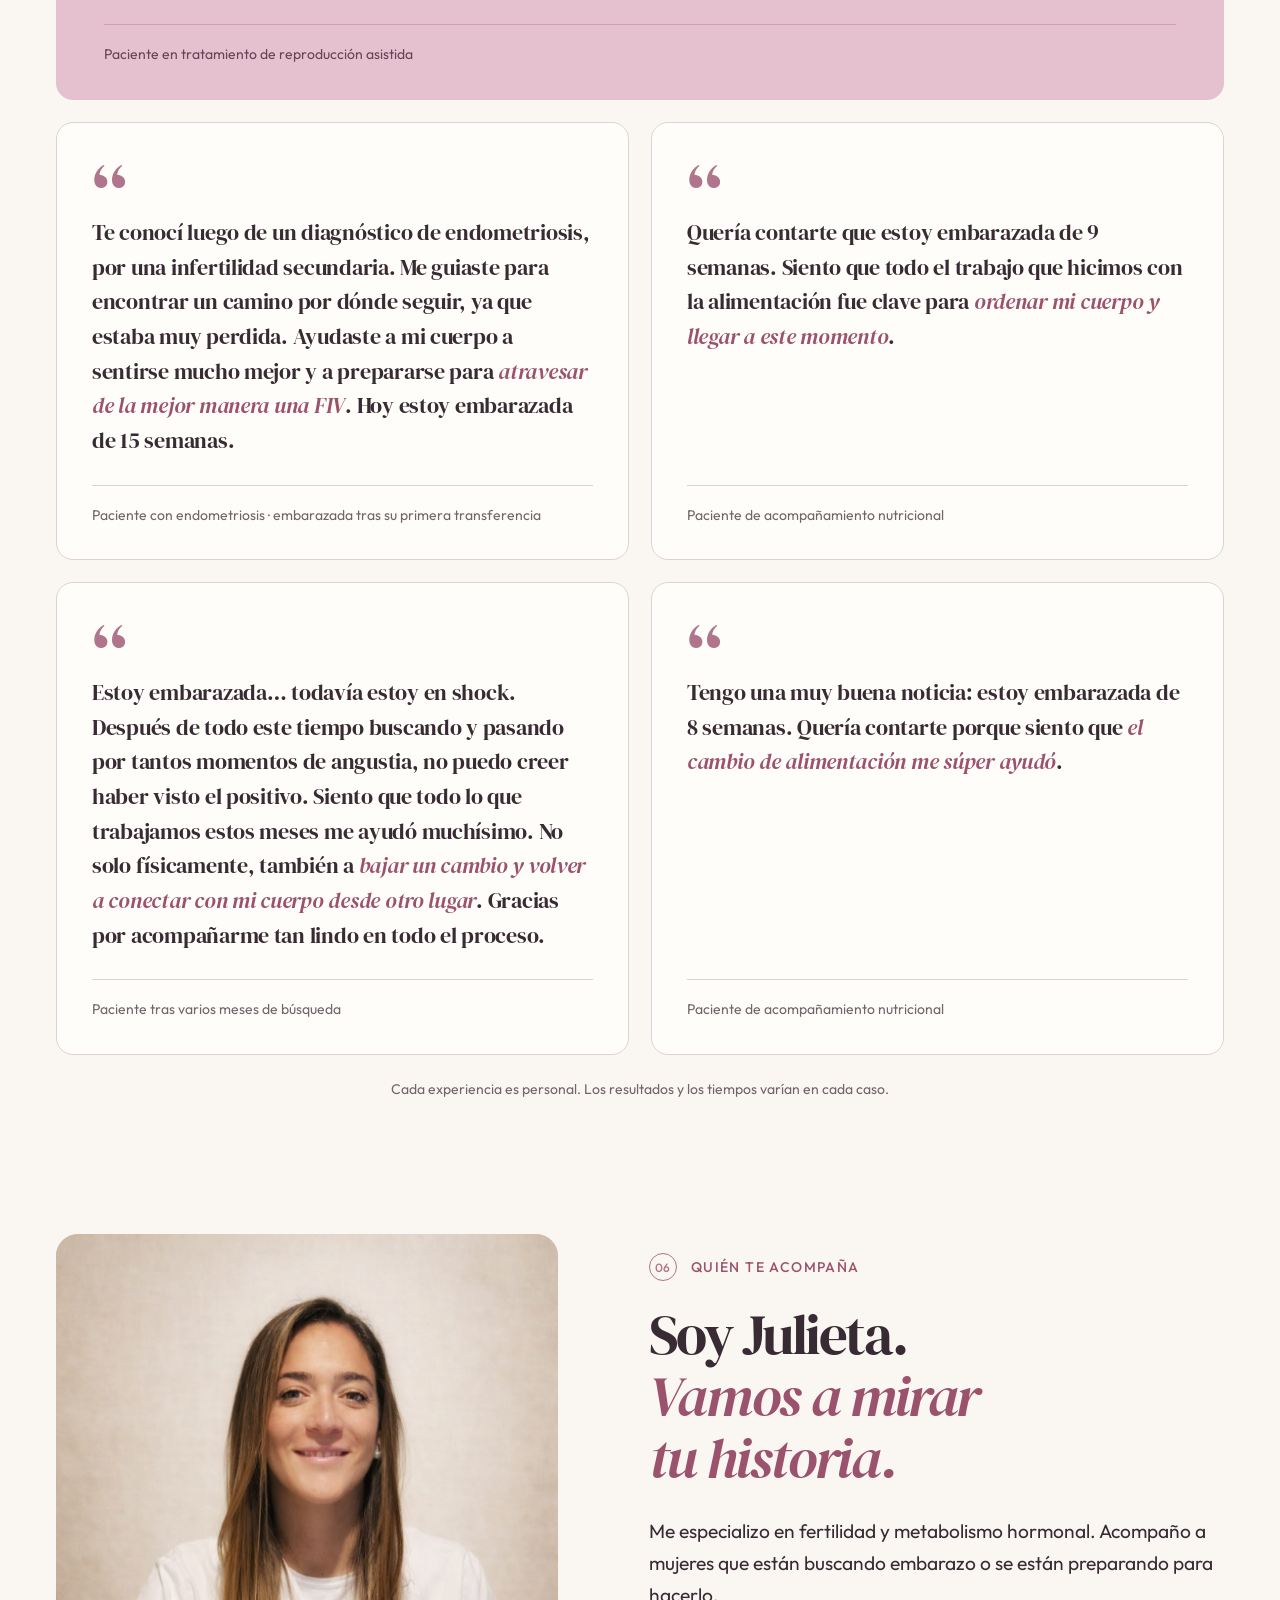
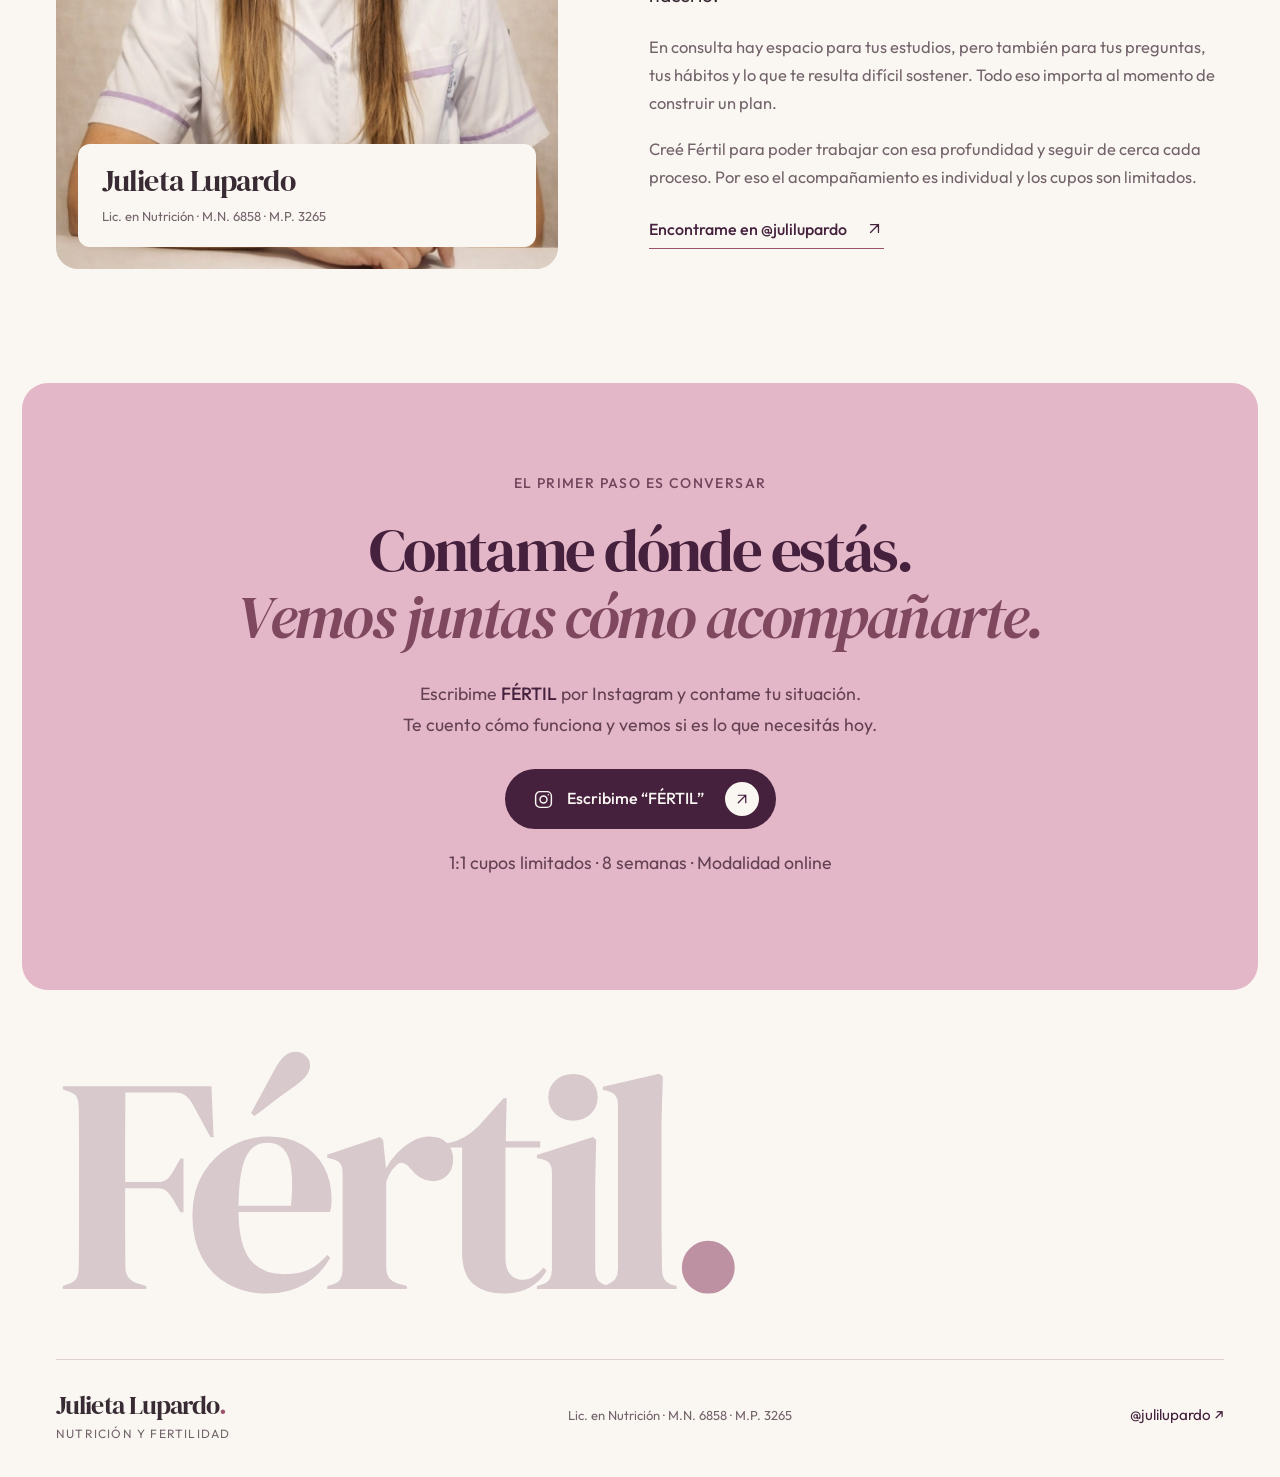
